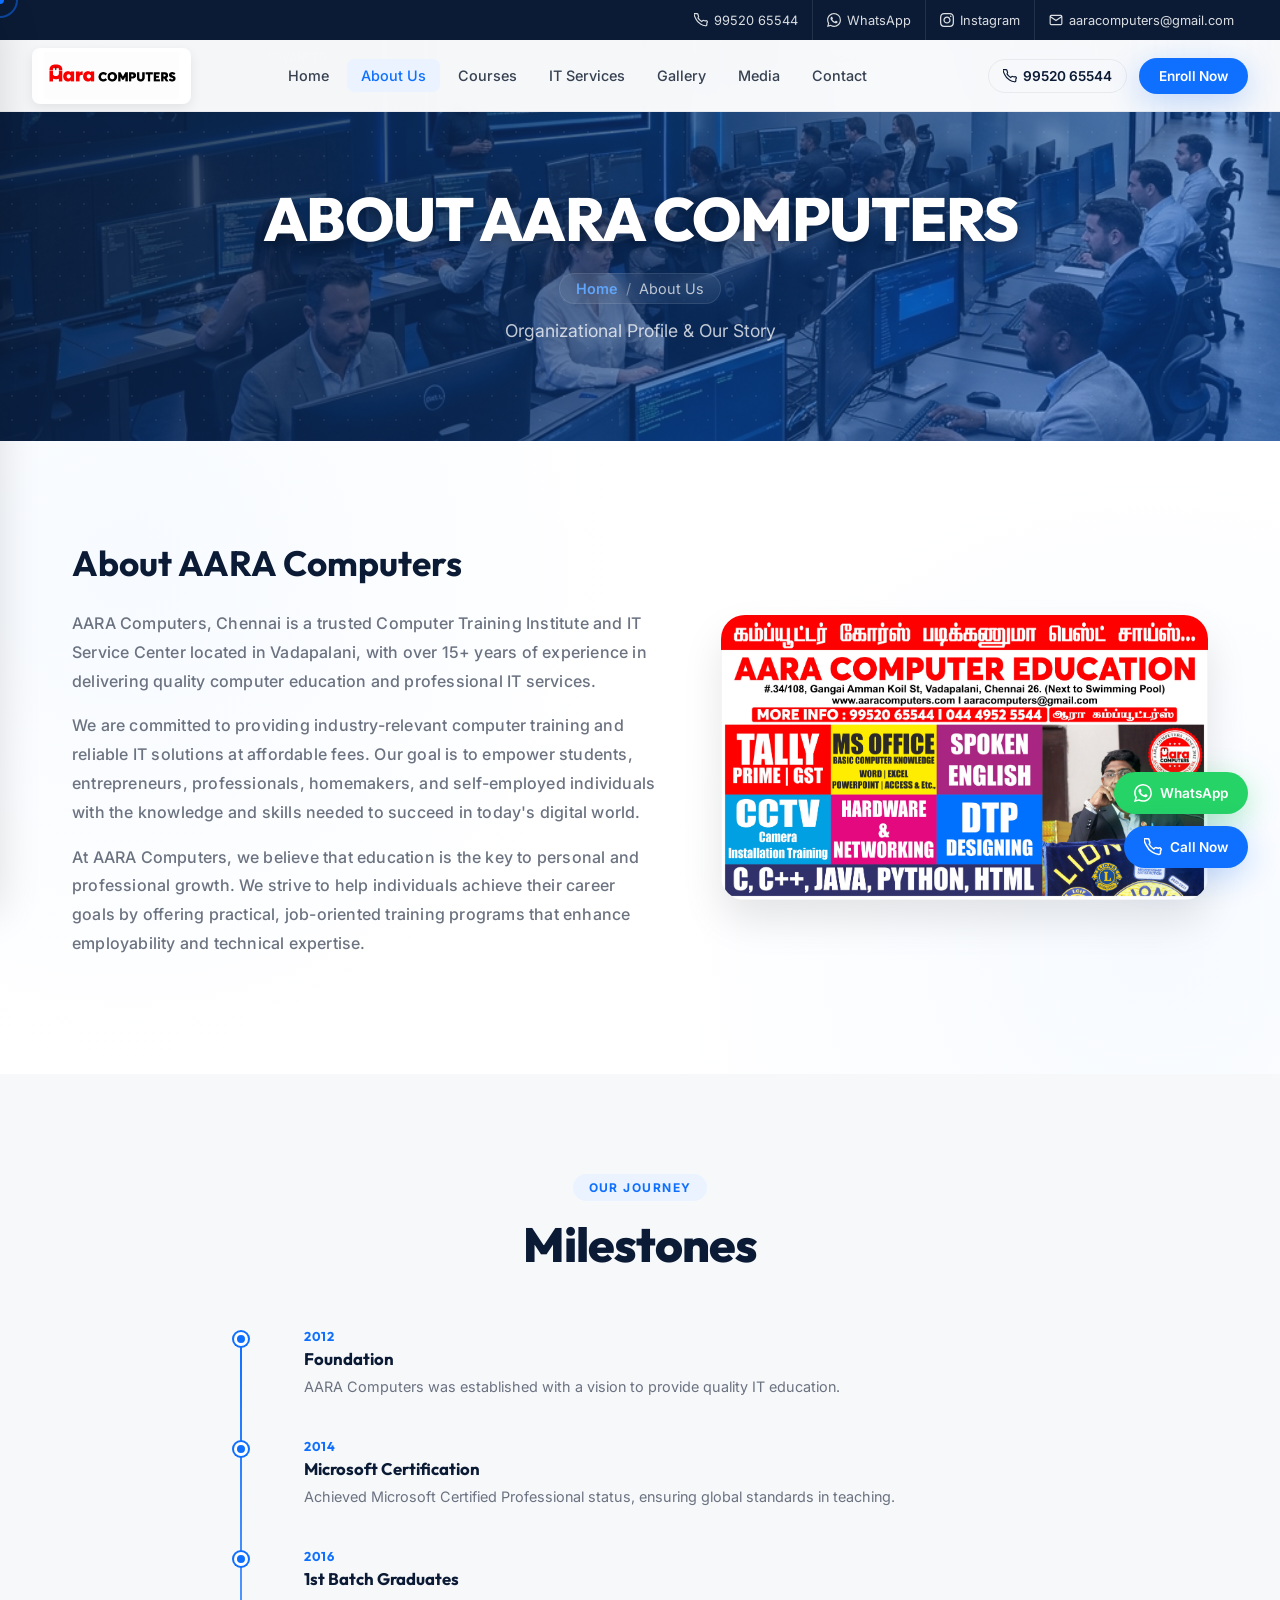
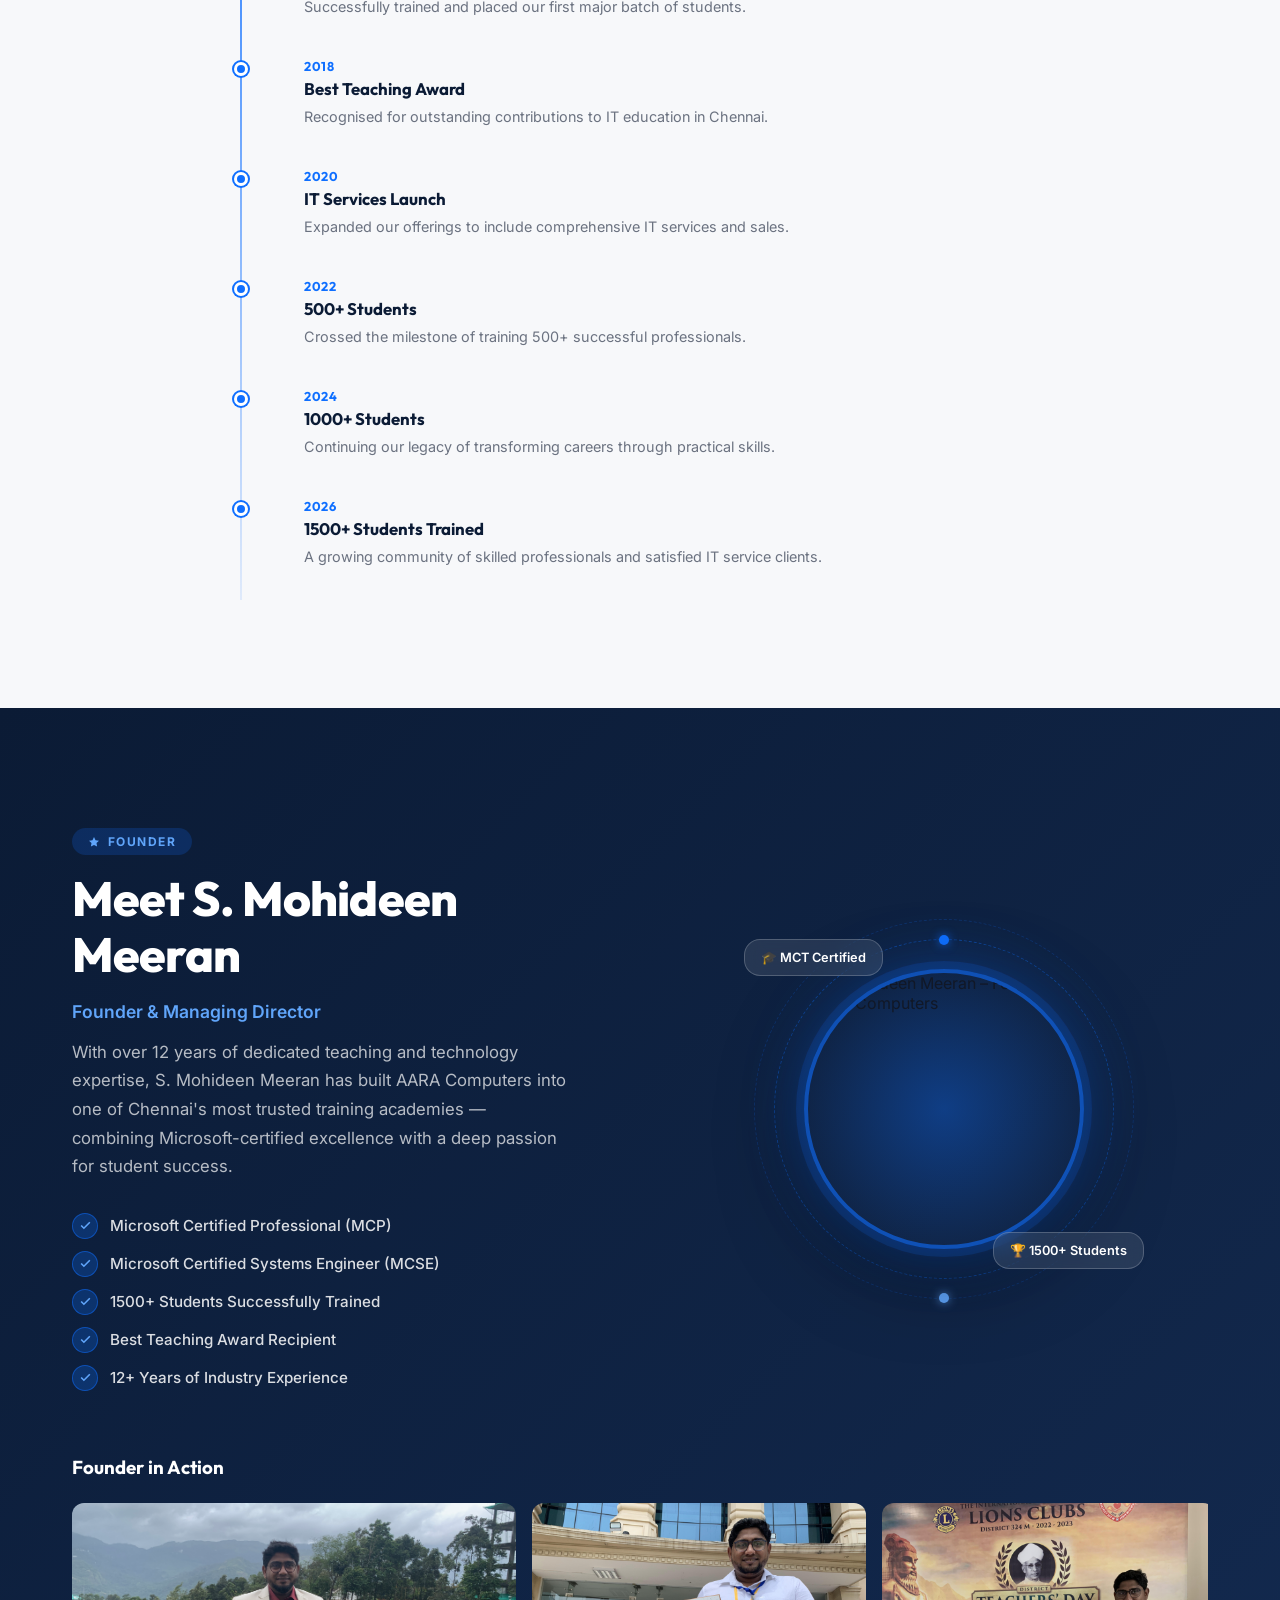
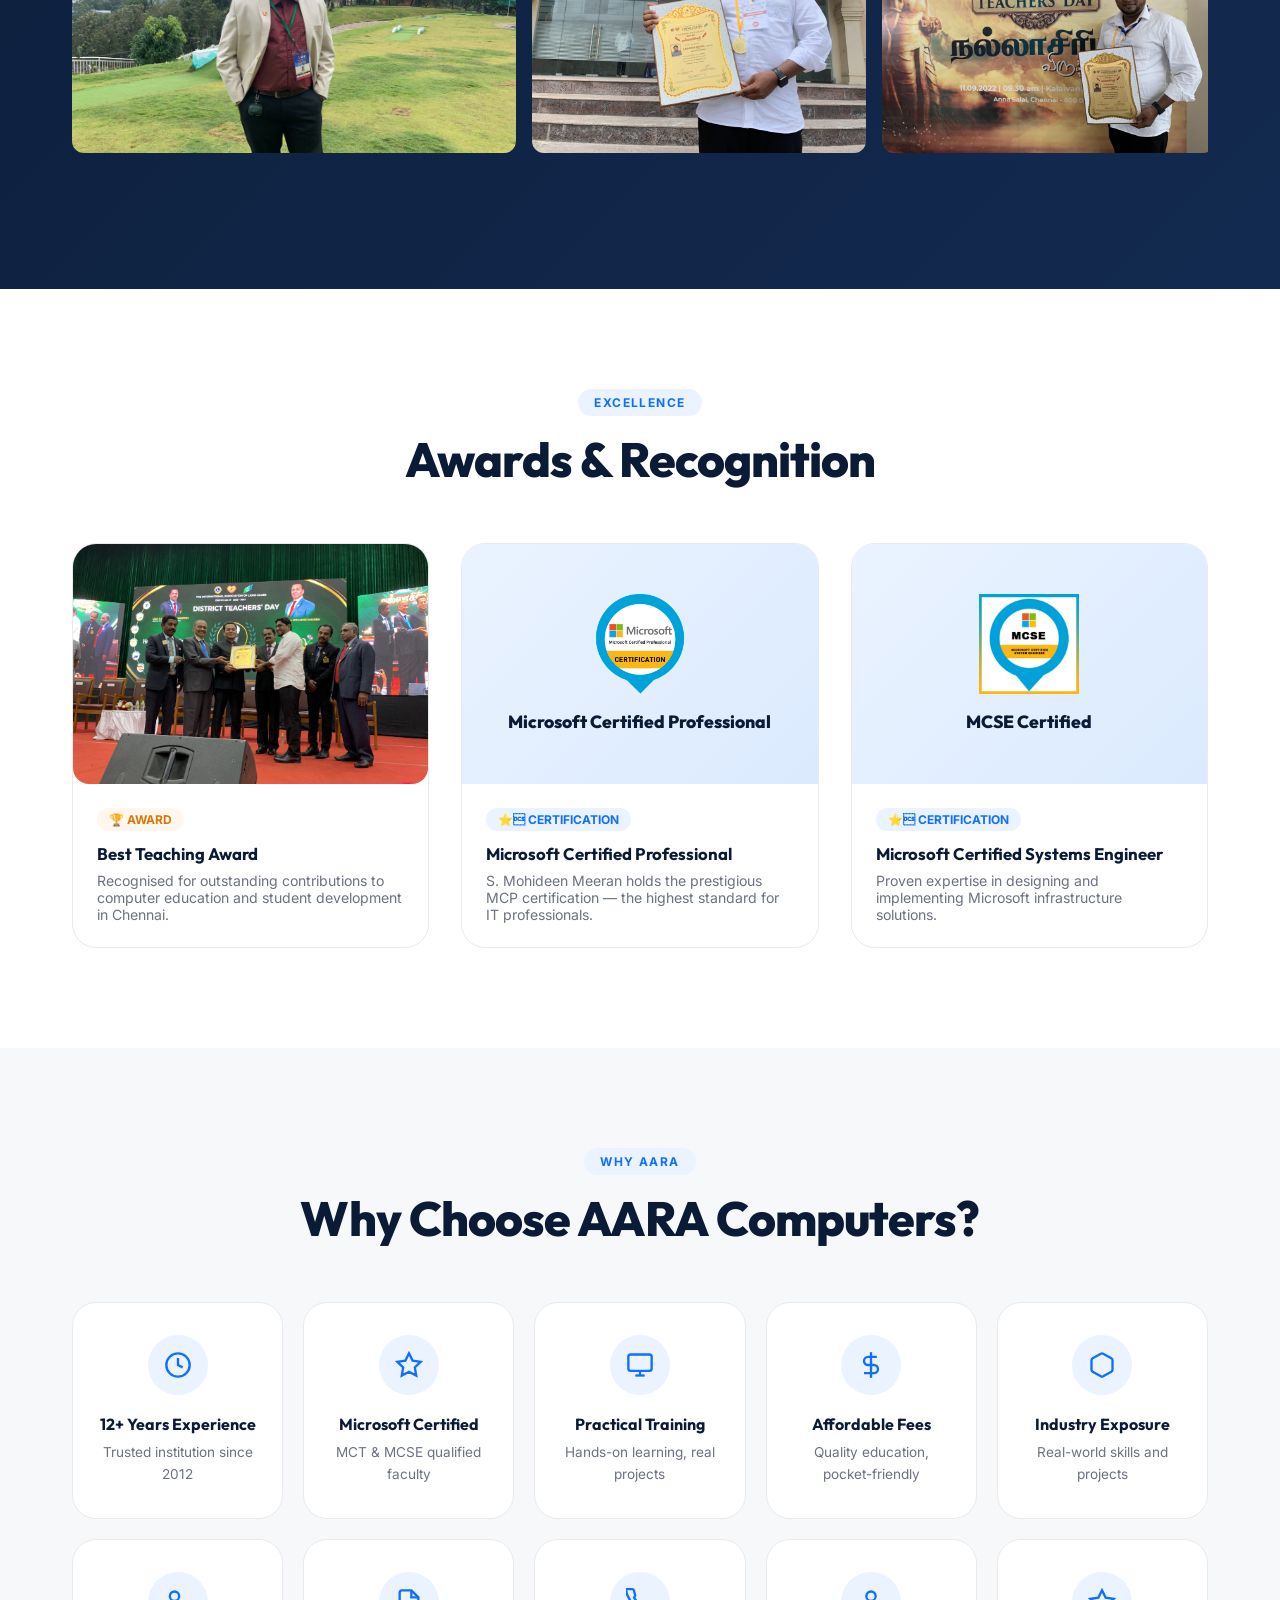
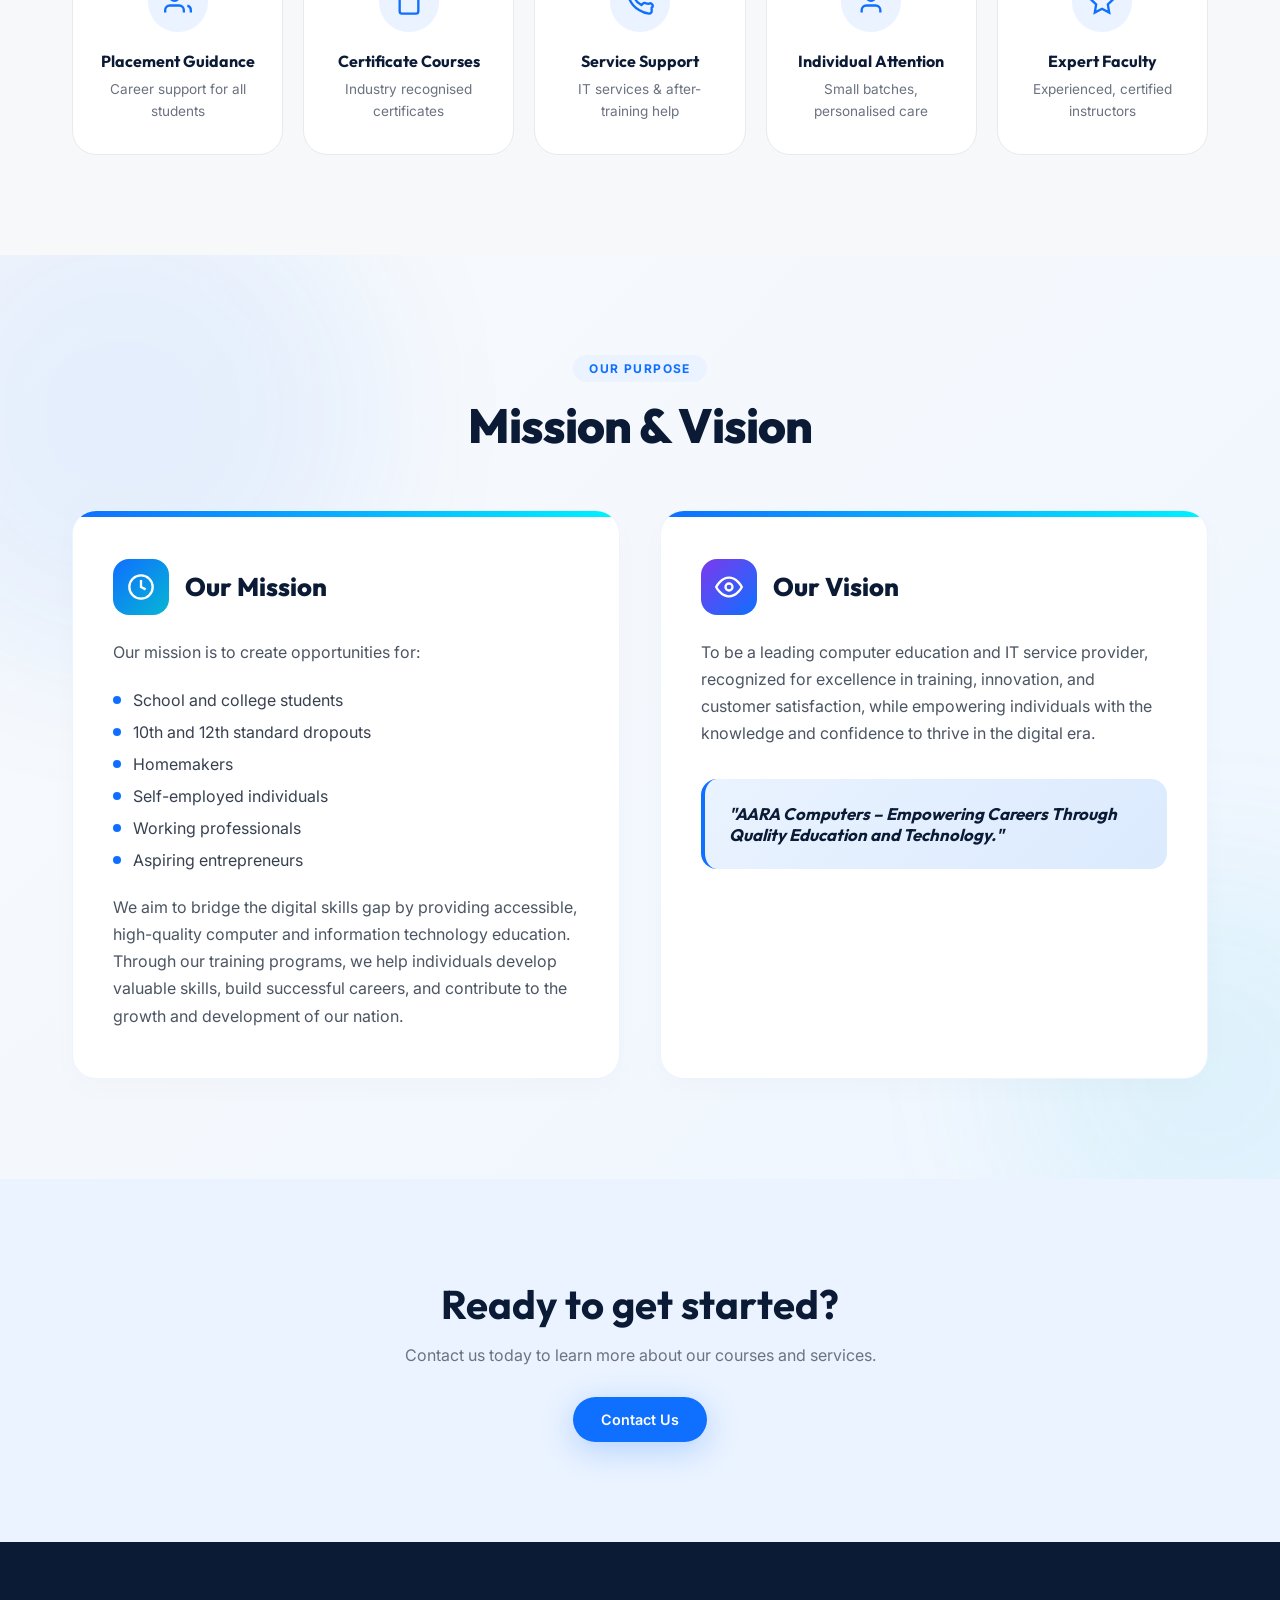
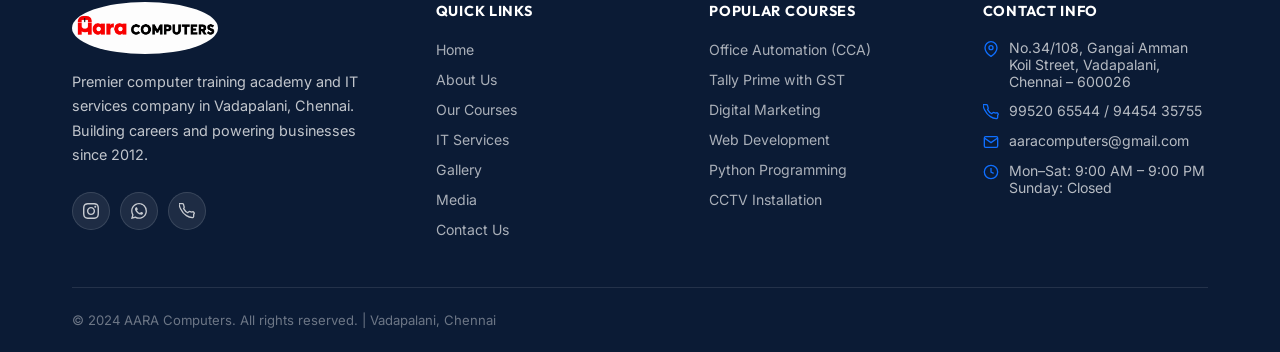
==== AARA-COMPUTERS-WEBSITE-main/about.html @ 44131fb3 "Restructure repository" ====
<!DOCTYPE html>

<html lang="en">

<head>

  <meta charset="UTF-8" />

  <meta name="viewport" content="width=device-width, initial-scale=1.0" />

  <meta http-equiv="X-UA-Compatible" content="IE=edge" />

  <title>About Us | AARA Computers – Computer Training Academy in Chennai</title>

  <meta name="description" content="Learn about AARA Computers, a trusted academy and IT service provider in Chennai since 2012. Microsoft Certified Professional with 12+ years experience." />

  <meta name="keywords" content="AARA Computers Chennai, computer training academy, IT education, computer courses, founder, about AARA" />

  <meta name="author" content="AARA Computers" />

  <meta name="robots" content="index, follow" />

  <link rel="canonical" href="https://aaracomputers.com/about.html" />

  

  <!-- Open Graph Tags -->

  <meta property="og:type" content="website" />

  <meta property="og:title" content="About Us | AARA Computers – Computer Training Academy in Chennai" />

  <meta property="og:description" content="Learn about AARA Computers, a trusted academy and IT service provider in Chennai since 2012." />

  <meta property="og:url" content="https://aaracomputers.com/about.html" />

  <meta property="og:site_name" content="AARA Computers" />

  <meta property="og:image" content="https://aaracomputers.com/assets/images/posters/company-poster.jpg" />

  

  <!-- Twitter Card Tags -->

  <meta name="twitter:card" content="summary_large_image" />

  <meta name="twitter:title" content="About Us | AARA Computers" />

  <meta name="twitter:description" content="Learn about AARA Computers, a trusted academy and IT service provider." />

  <meta name="twitter:image" content="https://aaracomputers.com/assets/images/posters/company-poster.jpg" />

  

  <!-- Favicon and App Icons -->

  <link rel="icon" href="assets/icons/favicon.ico">

  <link rel="apple-touch-icon" href="assets/icons/apple-touch-icon.png">

  <link rel="manifest" href="assets/icons/site.webmanifest">

  <meta name="theme-color" content="#0B1B35">

  

  <link rel="preconnect" href="https://fonts.googleapis.com" />

  <link rel="preconnect" href="https://fonts.gstatic.com" crossorigin />

  <link href="https://fonts.googleapis.com/css2?family=Inter:wght@300;400;500;600;700;800;900&family=Outfit:wght@300;400;500;600;700;800;900&display=swap" rel="stylesheet" />

  <link rel="stylesheet" href="assets/css/styles.css" />

  <style>

    /* Page Header */

    .page-header {

      background: linear-gradient(135deg, #0B1B35 0%, #132a50 100%);

      padding: 160px 0 80px;

      text-align: center;

      color: #fff;

    }

    .page-header h1 {

      font-family: 'Outfit', sans-serif;

      font-size: clamp(2.5rem, 5vw, 3.5rem);

      font-weight: 800;

      margin-bottom: 1rem;

    }

    .page-header p {

      font-size: 1.1rem;

      color: rgba(255,255,255,0.7);

    }

    

    /* Company Story */

    .story-section { padding: 100px 0; }

    .story-grid { display: grid; grid-template-columns: 1.2fr 1fr; gap: 4rem; align-items: center; }

    .story-content h2 { font-family: 'Outfit', sans-serif; font-size: 2.2rem; color: #0B1B35; margin-bottom: 1.5rem; }

    .story-content p { color: #6B7280; line-height: 1.8; margin-bottom: 1rem; }

    .story-image { position: relative; border-radius: 24px; overflow: hidden; box-shadow: 0 20px 40px rgba(0,0,0,0.1); }

    .story-image img { width: 100%; display: block; }

    .story-logo-overlay { position: absolute; top: 20px; right: 20px; width: 80px; height: 80px; background: rgba(255,255,255,0.9); border-radius: 50%; padding: 10px; box-shadow: 0 10px 20px rgba(0,0,0,0.1); }

    

    /* Timeline */

    .timeline-section { background: #F7F8FA; padding: 100px 0; }

    .timeline-wrap { max-width: 800px; margin: 0 auto; }

    

    /* Founder Slider */

    .founder-gallery { display: flex; gap: 1rem; overflow-x: auto; padding-bottom: 1rem; scroll-snap-type: x mandatory; }

    .founder-gallery img { height: 250px; border-radius: 12px; scroll-snap-align: start; object-fit: cover; }

    

    /* Awards Grid */

    .awards-section { padding: 100px 0; background: #fff; }

    

    @media (max-width: 768px) {

      .story-grid { grid-template-columns: 1fr; }

    }

  </style>

</head>

<body>

  <!-- Cursor -->

  <div id="cursor-dot"></div>

  <div id="cursor-ring"></div>



  <!-- Sticky Top Bar -->

  <div class="sticky-top-bar">

    <a href="tel:+919952065544">

      <svg viewBox="0 0 24 24" fill="none" stroke="currentColor" stroke-width="2"><path d="M22 16.92v3a2 2 0 01-2.18 2 19.79 19.79 0 01-8.63-3.07A19.5 19.5 0 013.07 9.8a19.79 19.79 0 01-3.07-8.63A2 2 0 012 .98h3a2 2 0 012 1.72c.127.96.361 1.903.7 2.81a2 2 0 01-.45 2.11L6.91 8.35a16 16 0 006.29 6.29l1.29-1.29a2 2 0 012.11-.45c.907.339 1.85.573 2.81.7A2 2 0 0122 16.92z"/></svg>

      99520 65544

    </a>

    <a href="https://wa.me/919952065544" target="_blank">

      <svg viewBox="0 0 24 24" fill="currentColor"><path d="M17.472 14.382c-.297-.149-1.758-.867-2.03-.967-.273-.099-.471-.148-.67.15-.197.297-.767.966-.94 1.164-.173.199-.347.223-.644.075-.297-.15-1.255-.463-2.39-1.475-.883-.788-1.48-1.761-1.653-2.059-.173-.297-.018-.458.13-.606.134-.133.298-.347.446-.52.149-.174.198-.298.298-.497.099-.198.05-.371-.025-.52-.075-.149-.669-1.612-.916-2.207-.242-.579-.487-.5-.669-.51-.173-.008-.371-.01-.57-.01-.198 0-.52.074-.792.372-.272.297-1.04 1.016-1.04 2.479 0 1.462 1.065 2.875 1.213 3.074.149.198 2.096 3.2 5.077 4.487.709.306 1.262.489 1.694.625.712.227 1.36.195 1.871.118.571-.085 1.758-.719 2.006-1.413.248-.694.248-1.289.173-1.413-.074-.124-.272-.198-.57-.347m-5.421 7.403h-.004a9.87 9.87 0 01-5.031-1.378l-.361-.214-3.741.982.998-3.648-.235-.374a9.86 9.86 0 01-1.51-5.26c.001-5.45 4.436-9.884 9.888-9.884 2.64 0 5.122 1.03 6.988 2.898a9.825 9.825 0 012.893 6.994c-.003 5.45-4.437 9.884-9.885 9.884m8.413-18.297A11.815 11.815 0 0012.05 0C5.495 0 .16 5.335.157 11.892c0 2.096.547 4.142 1.588 5.945L.057 24l6.305-1.654a11.882 11.882 0 005.683 1.448h.005c6.554 0 11.89-5.335 11.893-11.893a11.821 11.821 0 00-3.48-8.413z"/></svg>

      WhatsApp

    </a>

    <a href="https://www.instagram.com/aaracomputers" target="_blank">

      <svg viewBox="0 0 24 24" fill="currentColor"><path d="M12 2.163c3.204 0 3.584.012 4.85.07 3.252.148 4.771 1.691 4.919 4.919.058 1.265.069 1.645.069 4.849 0 3.205-.012 3.584-.069 4.849-.149 3.225-1.664 4.771-4.919 4.919-1.266.058-1.644.07-4.85.07-3.204 0-3.584-.012-4.849-.07-3.26-.149-4.771-1.699-4.919-4.92-.058-1.265-.07-1.644-.07-4.849 0-3.204.013-3.583.07-4.849.149-3.227 1.664-4.771 4.919-4.919 1.266-.057 1.645-.069 4.849-.069zm0-2.163c-3.259 0-3.667.014-4.947.072-4.358.2-6.78 2.618-6.98 6.98-.059 1.281-.073 1.689-.073 4.948 0 3.259.014 3.668.072 4.948.2 4.358 2.618 6.78 6.98 6.98 1.281.058 1.689.072 4.948.072 3.259 0 3.668-.014 4.948-.072 4.354-.2 6.782-2.618 6.979-6.98.059-1.28.073-1.689.073-4.948 0-3.259-.014-3.667-.072-4.947-.196-4.354-2.617-6.78-6.979-6.98-1.281-.059-1.69-.073-4.949-.073zm0 5.838c-3.403 0-6.162 2.759-6.162 6.162s2.759 6.163 6.162 6.163 6.162-2.759 6.162-6.163c0-3.403-2.759-6.162-6.162-6.162zm0 10.162c-2.209 0-4-1.79-4-4 0-2.209 1.791-4 4-4s4 1.791 4 4c0 2.21-1.791 4-4 4zm6.406-11.845c-.796 0-1.441.645-1.441 1.44s.645 1.44 1.441 1.44c.795 0 1.439-.645 1.439-1.44s-.644-1.44-1.439-1.44z"/></svg>

      Instagram

    </a>

    <a href="mailto:aaracomputers@gmail.com">

      <svg viewBox="0 0 24 24" fill="none" stroke="currentColor" stroke-width="2"><path d="M4 4h16c1.1 0 2 .9 2 2v12c0 1.1-.9 2-2 2H4c-1.1 0-2-.9-2-2V6c0-1.1.9-2 2-2z"/><polyline points="22,6 12,13 2,6"/></svg>

      aaracomputers@gmail.com

    </a>

  </div>



  <!-- Navbar -->

  <nav class="navbar">

    <a href="index.html" class="logo-wrap">

      <img loading="lazy" decoding="async" src="assets/images/logo/company-logo.png" alt="AARA Computers Logo" />

      

    </a>

    <div class="nav-links">

      <a href="index.html">Home</a>

      <a href="about.html" class="active">About Us</a>

      <a href="courses.html">Courses</a>

      <a href="services.html">IT Services</a>

      <a href="gallery.html">Gallery</a>

      <a href="media.html">Media</a>

      <a href="contact.html">Contact</a>

    </div>

    <div class="nav-cta">

      <a href="tel:+919952065544" class="btn-nav-phone">

        <svg width="14" height="14" viewBox="0 0 24 24" fill="none" stroke="currentColor" stroke-width="2"><path d="M22 16.92v3a2 2 0 01-2.18 2 19.79 19.79 0 01-8.63-3.07A19.5 19.5 0 013.07 9.8a19.79 19.79 0 01-3.07-8.63A2 2 0 012 .98h3a2 2 0 012 1.72c.127.96.361 1.903.7 2.81a2 2 0 01-.45 2.11L6.91 8.35a16 16 0 006.29 6.29l1.29-1.29a2 2 0 012.11-.45c.907.339 1.85.573 2.81.7A2 2 0 0122 16.92z"/></svg>

        99520 65544

      </a>

      <a href="contact.html" class="btn btn-primary" style="padding:10px 20px;font-size:0.85rem;">Enroll Now</a>

    </div>

    <div class="hamburger" id="hamburger" aria-label="Open menu">

      <span></span><span></span><span></span>

    </div>

  </nav>



  <!-- Mobile Nav -->

  <div class="mobile-nav-overlay" id="nav-overlay"></div>

  <nav class="mobile-nav" id="mobile-nav">

    <div class="close-btn" id="nav-close">

      <svg width="18" height="18" viewBox="0 0 24 24" fill="none" stroke="currentColor" stroke-width="2"><line x1="18" y1="6" x2="6" y2="18"/><line x1="6" y1="6" x2="18" y2="18"/></svg>

    </div>

    <img loading="lazy" decoding="async" src="assets/images/logo/company-logo.png" alt="AARA Computers" style="height:44px;margin-bottom:1.5rem;" />

    <ul>

      <li><a href="index.html">Home</a></li>

      <li><a href="about.html" class="active">About Us</a></li>

      <li><a href="courses.html">Courses</a></li>

      <li><a href="services.html">IT Services</a></li>

      <li><a href="gallery.html">Gallery</a></li>
<li><a href="media.html">Media</a></li>

      <li><a href="contact.html">Contact</a></li>

    </ul>

    <div style="margin-top:2rem;display:flex;flex-direction:column;gap:10px;">

      <a href="tel:+919952065544" class="btn btn-outline" style="justify-content:center;">📞 Call Now</a>

      <a href="https://wa.me/919952065544" class="btn btn-whatsapp" style="justify-content:center;">💬 WhatsApp</a>

    </div>

  </nav>



  <!-- Page Hero Premium -->

  <header class="page-hero-premium" style="background-image: url('assets/images/about-hero.png');">

    <div class="page-hero-overlay"></div>

    <div class="page-hero-particles"></div>

    <div class="container reveal">

      <h1>About AARA Computers</h1>

      <div style="margin-top:1rem;">

        <span class="breadcrumb-premium"><a href="index.html">Home</a> <span>/</span> About Us</span>

      </div>

      <p style="color:rgba(255,255,255,0.75);margin-top:1rem;font-size:1.1rem;">Organizational Profile &amp; Our Story</p>

    </div>

  </header>



  <!-- Company Story -->

  <section class="story-section about-gradient-bg">

    <div class="container">

      <div class="story-grid">

        <div class="story-content premium-typography reveal-left">

          <h2>About AARA Computers</h2>

          <p>AARA Computers, Chennai is a trusted Computer Training Institute and IT Service Center located in Vadapalani, with over 15+ years of experience in delivering quality computer education and professional IT services.</p>

          <p>We are committed to providing industry-relevant computer training and reliable IT solutions at affordable fees. Our goal is to empower students, entrepreneurs, professionals, homemakers, and self-employed individuals with the knowledge and skills needed to succeed in today's digital world.</p>

          <p>At AARA Computers, we believe that education is the key to personal and professional growth. We strive to help individuals achieve their career goals by offering practical, job-oriented training programs that enhance employability and technical expertise.</p>

        </div>

        <div class="story-image reveal-right">

          <img loading="lazy" decoding="async" src="assets/images/posters/company-poster.jpg" alt="AARA Computers Academy" />

        </div>

      </div>

    </div>

  </section>



  <!-- Timeline -->

  <section class="timeline-section">

    <div class="container">

      <div class="section-header center reveal">

        <span class="section-label">Our Journey</span>

        <h2 class="section-title">Milestones</h2>

      </div>

      <div class="timeline-wrap">

        <div class="timeline">

          <div class="timeline-item reveal" data-delay="0">

            <div class="timeline-dot"></div>

            <div class="timeline-year">2012</div>

            <h4>Foundation</h4>

            <p>AARA Computers was established with a vision to provide quality IT education.</p>

          </div>

          <div class="timeline-item reveal" data-delay="100">

            <div class="timeline-dot"></div>

            <div class="timeline-year">2014</div>

            <h4>Microsoft Certification</h4>

            <p>Achieved Microsoft Certified Professional status, ensuring global standards in teaching.</p>

          </div>

          <div class="timeline-item reveal" data-delay="200">

            <div class="timeline-dot"></div>

            <div class="timeline-year">2016</div>

            <h4>1st Batch Graduates</h4>

            <p>Successfully trained and placed our first major batch of students.</p>

          </div>

          <div class="timeline-item reveal" data-delay="300">

            <div class="timeline-dot"></div>

            <div class="timeline-year">2018</div>

            <h4>Best Teaching Award</h4>

            <p>Recognised for outstanding contributions to IT education in Chennai.</p>

          </div>

          <div class="timeline-item reveal" data-delay="400">

            <div class="timeline-dot"></div>

            <div class="timeline-year">2020</div>

            <h4>IT Services Launch</h4>

            <p>Expanded our offerings to include comprehensive IT services and sales.</p>

          </div>

          <div class="timeline-item reveal" data-delay="500">

            <div class="timeline-dot"></div>

            <div class="timeline-year">2022</div>

            <h4>500+ Students</h4>

            <p>Crossed the milestone of training 500+ successful professionals.</p>

          </div>

          <div class="timeline-item reveal" data-delay="600">

            <div class="timeline-dot"></div>

            <div class="timeline-year">2024</div>

            <h4>1000+ Students</h4>

            <p>Continuing our legacy of transforming careers through practical skills.</p>

          </div>

          <div class="timeline-item reveal" data-delay="700">

            <div class="timeline-dot"></div>

            <div class="timeline-year">2026</div>

            <h4>1500+ Students Trained</h4>

            <p>A growing community of skilled professionals and satisfied IT service clients.</p>

          </div>

        </div>

      </div>

    </div>

  </section>



  <!-- Founder Spotlight -->

  <section class="founder-section">

    <div class="container">

      <div class="founder-grid">

        <!-- Left -->

        <div class="founder-left reveal-left">

          <span class="section-label">

            <svg width="12" height="12" viewBox="0 0 24 24" fill="currentColor"><path d="M12 2l3.09 6.26L22 9.27l-5 4.87 1.18 6.88L12 17.77l-6.18 3.25L7 14.14 2 9.27l6.91-1.01L12 2z"/></svg>

            Founder

          </span>

          <h2 class="section-title">Meet S. Mohideen Meeran</h2>

          <p style="color: #60a5fa; font-weight: 600; margin-bottom: 1rem; font-size: 1.1rem;">Founder & Managing Director</p>

          <p class="section-subtitle">

            With over 12 years of dedicated teaching and technology expertise,

            S. Mohideen Meeran has built AARA Computers into one of Chennai's most

            trusted training academies — combining Microsoft-certified excellence with

            a deep passion for student success.

          </p>

          <div class="founder-achievement-list">

            <div class="founder-achievement-item">

              <div class="founder-check"><svg viewBox="0 0 24 24" fill="none" stroke="currentColor" stroke-width="3"><polyline points="20 6 9 17 4 12"/></svg></div>

              Microsoft Certified Professional (MCP)

            </div>

            <div class="founder-achievement-item">

              <div class="founder-check"><svg viewBox="0 0 24 24" fill="none" stroke="currentColor" stroke-width="3"><polyline points="20 6 9 17 4 12"/></svg></div>

              Microsoft Certified Systems Engineer (MCSE)

            </div>

            <div class="founder-achievement-item">

              <div class="founder-check"><svg viewBox="0 0 24 24" fill="none" stroke="currentColor" stroke-width="3"><polyline points="20 6 9 17 4 12"/></svg></div>

              1500+ Students Successfully Trained

            </div>

            <div class="founder-achievement-item">

              <div class="founder-check"><svg viewBox="0 0 24 24" fill="none" stroke="currentColor" stroke-width="3"><polyline points="20 6 9 17 4 12"/></svg></div>

              Best Teaching Award Recipient

            </div>

            <div class="founder-achievement-item">

              <div class="founder-check"><svg viewBox="0 0 24 24" fill="none" stroke="currentColor" stroke-width="3"><polyline points="20 6 9 17 4 12"/></svg></div>

              12+ Years of Industry Experience

            </div>

          </div>

        </div>

        <!-- Right – Floating Image -->

        <div class="reveal-right" style="display:flex;flex-direction:column;align-items:center;">

          <div class="founder-image-wrap">

            <div class="founder-orbit founder-orbit-1"><div class="orbit-dot"></div></div>

            <div class="founder-orbit founder-orbit-2"><div class="orbit-dot orbit-dot-2"></div></div>

            <div class="founder-glow"></div>

            <div class="founder-photo-frame">

              <img loading="lazy" decoding="async" src="assets/images/founder/founder-photo1.jpg" alt="S. Mohideen Meeran – Founder AARA Computers" />

            </div>

            <div class="founder-badge-float b1">🎓 MCT Certified</div>

            <div class="founder-badge-float b2">🏆 1500+ Students</div>

          </div>

        </div>

      </div>

      

      <!-- Founder Gallery Slider -->

      <div style="margin-top: 4rem;" class="reveal">

          <h3 style="color: white; margin-bottom: 1.5rem; font-family: 'Outfit', sans-serif;">Founder in Action</h3>

          <div class="founder-gallery">

              <img loading="lazy" decoding="async" src="assets/images/founder/founder-photo2.jpg" alt="Founder Teaching" />

              <img loading="lazy" decoding="async" src="assets/images/founder/founder-photo3.jpg" alt="Founder Session" />

              <img loading="lazy" decoding="async" src="assets/images/founder/founder-photo4.jpg" alt="Founder Profile" />

              <img loading="lazy" decoding="async" src="assets/images/founder/founder-with-vip.jpg" alt="Founder with VIP" />

          </div>

      </div>

    </div>

  </section>



  <!-- Awards Section -->

  <section class="awards-section">

    <div class="container">

      <div class="section-header center reveal">

        <span class="section-label">Excellence</span>

        <h2 class="section-title">Awards & Recognition</h2>

      </div>

      <div class="grid-3">

         <div class="award-card reveal" data-delay="0">

          <div class="img-hover">

            <img loading="lazy" decoding="async" class="award-img" src="assets/images/awards/best-teacher-award.jpg" alt="Best Teaching Award" style="height:240px;object-fit:cover;width:100%;" />

          </div>

          <div class="award-body">

            <div style="display:inline-block;background:#FFF7ED;color:#D97706;font-size:0.75rem;font-weight:700;padding:4px 12px;border-radius:20px;margin-bottom:.75rem;">🏆 AWARD</div>

            <h3>Best Teaching Award</h3>

            <p>Recognised for outstanding contributions to computer education and student development in Chennai.</p>

          </div>

        </div>

        <div class="award-card reveal hover-lift" data-delay="150">

          <div style="height:240px;background:linear-gradient(135deg,#EAF3FF,#dbeafe);display:flex;align-items:center;justify-content:center;flex-direction:column;gap:1rem;padding:2rem;">

            <div style="width:100px;height:100px;display:flex;align-items:center;justify-content:center;">

              <img src="assets/images/Microsoft_MCP.png" alt="Microsoft Certified Professional" style="max-width:100%; max-height:100%; object-fit:contain;" />

            </div>

            <span style="font-family:'Outfit',sans-serif;font-weight:800;font-size:1.1rem;color:#0B1B35;text-align:center;">Microsoft Certified Professional</span>

          </div>

          <div class="award-body">

            <div style="display:inline-block;background:#EAF3FF;color:#0F6FFF;font-size:0.75rem;font-weight:700;padding:4px 12px;border-radius:20px;margin-bottom:.75rem;">⭐ CERTIFICATION</div>

            <h3>Microsoft Certified Professional</h3>

            <p>S. Mohideen Meeran holds the prestigious MCP certification — the highest standard for IT professionals.</p>

          </div>

        </div>

         <div class="award-card reveal hover-lift" data-delay="150">

          <div style="height:240px;background:linear-gradient(135deg,#EAF3FF,#dbeafe);display:flex;align-items:center;justify-content:center;flex-direction:column;gap:1rem;padding:2rem;">

            <div style="width:100px;height:100px;display:flex;align-items:center;justify-content:center;">

              <img src="assets/images/MCSE.png" alt="MCSE Certified" style="max-width:100%; max-height:100%; object-fit:contain;" />

            </div>

            <span style="font-family:'Outfit',sans-serif;font-weight:800;font-size:1.1rem;color:#0B1B35;text-align:center;">MCSE Certified</span>

          </div>

          <div class="award-body">

            <div style="display:inline-block;background:#EAF3FF;color:#0F6FFF;font-size:0.75rem;font-weight:700;padding:4px 12px;border-radius:20px;margin-bottom:.75rem;">⭐ CERTIFICATION</div>

            <h3>Microsoft Certified Systems Engineer</h3>

            <p>Proven expertise in designing and implementing Microsoft infrastructure solutions.</p>

          </div>

        </div>

      </div>

    </div>

  </section>



  <!-- Why Choose Us -->

  <section class="section section-gray">

    <div class="container">

      <div class="section-header center reveal">

        <span class="section-label">Why AARA</span>

        <h2 class="section-title">Why Choose AARA Computers?</h2>

      </div>

      <div class="feature-grid">

        <div class="feature-card reveal" data-delay="0">

          <div class="feature-icon"><svg viewBox="0 0 24 24" fill="none" stroke="currentColor" stroke-width="2"><circle cx="12" cy="12" r="10"/><polyline points="12 6 12 12 16 14"/></svg></div>

          <h4>12+ Years Experience</h4>

          <p>Trusted institution since 2012</p>

        </div>

        <div class="feature-card reveal" data-delay="100">

          <div class="feature-icon"><svg viewBox="0 0 24 24" fill="none" stroke="currentColor" stroke-width="2"><path d="M12 2l3.09 6.26L22 9.27l-5 4.87 1.18 6.88L12 17.77l-6.18 3.25L7 14.14 2 9.27l6.91-1.01L12 2z"/></svg></div>

          <h4>Microsoft Certified</h4>

          <p>MCT &amp; MCSE qualified faculty</p>

        </div>

        <div class="feature-card reveal" data-delay="200">

          <div class="feature-icon"><svg viewBox="0 0 24 24" fill="none" stroke="currentColor" stroke-width="2"><rect x="2" y="3" width="20" height="14" rx="2"/><line x1="8" y1="21" x2="16" y2="21"/><line x1="12" y1="17" x2="12" y2="21"/></svg></div>

          <h4>Practical Training</h4>

          <p>Hands-on learning, real projects</p>

        </div>

        <div class="feature-card reveal" data-delay="300">

          <div class="feature-icon"><svg viewBox="0 0 24 24" fill="none" stroke="currentColor" stroke-width="2"><line x1="12" y1="1" x2="12" y2="23"/><path d="M17 5H9.5a3.5 3.5 0 000 7h5a3.5 3.5 0 010 7H6"/></svg></div>

          <h4>Affordable Fees</h4>

          <p>Quality education, pocket-friendly</p>

        </div>

        <div class="feature-card reveal" data-delay="400">

          <div class="feature-icon"><svg viewBox="0 0 24 24" fill="none" stroke="currentColor" stroke-width="2"><path d="M21 16V8a2 2 0 00-1-1.73l-7-4a2 2 0 00-2 0l-7 4A2 2 0 003 8v8a2 2 0 001 1.73l7 4a2 2 0 002 0l7-4A2 2 0 0021 16z"/></svg></div>

          <h4>Industry Exposure</h4>

          <p>Real-world skills and projects</p>

        </div>

        <div class="feature-card reveal" data-delay="0">

          <div class="feature-icon"><svg viewBox="0 0 24 24" fill="none" stroke="currentColor" stroke-width="2"><path d="M17 21v-2a4 4 0 00-4-4H5a4 4 0 00-4 4v2"/><circle cx="9" cy="7" r="4"/><path d="M23 21v-2a4 4 0 00-3-3.87"/></svg></div>

          <h4>Placement Guidance</h4>

          <p>Career support for all students</p>

        </div>

        <div class="feature-card reveal" data-delay="100">

          <div class="feature-icon"><svg viewBox="0 0 24 24" fill="none" stroke="currentColor" stroke-width="2"><path d="M14 2H6a2 2 0 00-2 2v16a2 2 0 002 2h12a2 2 0 002-2V8z"/><polyline points="14 2 14 8 20 8"/></svg></div>

          <h4>Certificate Courses</h4>

          <p>Industry recognised certificates</p>

        </div>

        <div class="feature-card reveal" data-delay="200">

          <div class="feature-icon"><svg viewBox="0 0 24 24" fill="none" stroke="currentColor" stroke-width="2"><path d="M22 16.92v3a2 2 0 01-2.18 2 19.79 19.79 0 01-8.63-3.07A19.5 19.5 0 013.07 9.8a19.79 19.79 0 01-3.07-8.63A2 2 0 012 .98h3a2 2 0 012 1.72c.127.96.361 1.903.7 2.81a2 2 0 01-.45 2.11L6.91 8.35a16 16 0 006.29 6.29l1.29-1.29a2 2 0 012.11-.45c.907.339 1.85.573 2.81.7A2 2 0 0122 16.92z"/></svg></div>

          <h4>Service Support</h4>

          <p>IT services &amp; after-training help</p>

        </div>

        <div class="feature-card reveal" data-delay="300">

          <div class="feature-icon"><svg viewBox="0 0 24 24" fill="none" stroke="currentColor" stroke-width="2"><path d="M20 21v-2a4 4 0 00-4-4H8a4 4 0 00-4 4v2"/><circle cx="12" cy="7" r="4"/></svg></div>

          <h4>Individual Attention</h4>

          <p>Small batches, personalised care</p>

        </div>

        <div class="feature-card reveal" data-delay="400">

          <div class="feature-icon"><svg viewBox="0 0 24 24" fill="none" stroke="currentColor" stroke-width="2"><polygon points="12 2 15.09 8.26 22 9.27 17 14.14 18.18 21.02 12 17.77 5.82 21.02 7 14.14 2 9.27 8.91 8.26 12 2"/></svg></div>

          <h4>Expert Faculty</h4>

          <p>Experienced, certified instructors</p>

        </div>

      </div>

    </div>

  </section>



  <!-- Mission & Vision Section -->

  <section class="section premium-bg-effects">

    <div class="container" style="position:relative; z-index:1;">

      <div class="section-header center reveal">

        <span class="section-label">Our Purpose</span>

        <h2 class="section-title">Mission &amp; Vision</h2>

      </div>

      <div class="mission-vision-wrapper">

        <!-- Mission Card -->

        <div class="mission-vision-card hover-lift reveal" data-delay="0">

          <div style="display:flex;align-items:center;gap:1rem;margin-bottom:1.5rem;">

            <div style="width:56px;height:56px;background:linear-gradient(135deg,#0F6FFF,#06b6d4);border-radius:16px;display:flex;align-items:center;justify-content:center;flex-shrink:0;">

              <svg width="28" height="28" viewBox="0 0 24 24" fill="none" stroke="#fff" stroke-width="2"><circle cx="12" cy="12" r="10"/><polyline points="12 6 12 12 16 14"/></svg>

            </div>

            <h3 style="font-family:'Outfit',sans-serif;font-size:1.6rem;font-weight:800;color:#0B1B35;">Our Mission</h3>

          </div>

          <p style="color:#4B5563;margin-bottom:1.5rem;line-height:1.7;">Our mission is to create opportunities for:</p>

          <ul style="list-style:none;padding:0;margin:0;display:flex;flex-direction:column;gap:0.75rem;">

            <li style="display:flex;align-items:center;gap:0.75rem;color:#374151;"><span style="width:8px;height:8px;border-radius:50%;background:#0F6FFF;flex-shrink:0;"></span>School and college students</li>

            <li style="display:flex;align-items:center;gap:0.75rem;color:#374151;"><span style="width:8px;height:8px;border-radius:50%;background:#0F6FFF;flex-shrink:0;"></span>10th and 12th standard dropouts</li>

            <li style="display:flex;align-items:center;gap:0.75rem;color:#374151;"><span style="width:8px;height:8px;border-radius:50%;background:#0F6FFF;flex-shrink:0;"></span>Homemakers</li>

            <li style="display:flex;align-items:center;gap:0.75rem;color:#374151;"><span style="width:8px;height:8px;border-radius:50%;background:#0F6FFF;flex-shrink:0;"></span>Self-employed individuals</li>

            <li style="display:flex;align-items:center;gap:0.75rem;color:#374151;"><span style="width:8px;height:8px;border-radius:50%;background:#0F6FFF;flex-shrink:0;"></span>Working professionals</li>

            <li style="display:flex;align-items:center;gap:0.75rem;color:#374151;"><span style="width:8px;height:8px;border-radius:50%;background:#0F6FFF;flex-shrink:0;"></span>Aspiring entrepreneurs</li>

          </ul>

          <p style="color:#4B5563;margin-top:1.5rem;line-height:1.7;">We aim to bridge the digital skills gap by providing accessible, high-quality computer and information technology education. Through our training programs, we help individuals develop valuable skills, build successful careers, and contribute to the growth and development of our nation.</p>

        </div>

        <!-- Vision Card -->

        <div class="mission-vision-card hover-lift reveal" data-delay="100">

          <div style="display:flex;align-items:center;gap:1rem;margin-bottom:1.5rem;">

            <div style="width:56px;height:56px;background:linear-gradient(135deg,#7c3aed,#0F6FFF);border-radius:16px;display:flex;align-items:center;justify-content:center;flex-shrink:0;">

              <svg width="28" height="28" viewBox="0 0 24 24" fill="none" stroke="#fff" stroke-width="2"><path d="M1 12s4-8 11-8 11 8 11 8-4 8-11 8-11-8-11-8z"/><circle cx="12" cy="12" r="3"/></svg>

            </div>

            <h3 style="font-family:'Outfit',sans-serif;font-size:1.6rem;font-weight:800;color:#0B1B35;">Our Vision</h3>

          </div>

          <p style="color:#4B5563;line-height:1.7;">To be a leading computer education and IT service provider, recognized for excellence in training, innovation, and customer satisfaction, while empowering individuals with the knowledge and confidence to thrive in the digital era.</p>

          <div style="margin-top:2rem;padding:1.5rem;background:linear-gradient(135deg,#EAF3FF,#dbeafe);border-radius:16px;border-left:4px solid #0F6FFF;">

            <p style="font-family:'Outfit',sans-serif;font-weight:700;font-size:1.05rem;color:#0B1B35;font-style:italic;margin:0;">"AARA Computers – Empowering Careers Through Quality Education and Technology."</p>

          </div>

        </div>

      </div>

    </div>

  </section>

  

  <!-- CTA Section -->

  <section class="section section-blue" style="text-align: center;">

      <div class="container reveal">

          <h2 style="font-family: 'Outfit', sans-serif; font-size: 2.5rem; color: #0B1B35; margin-bottom: 1rem;">Ready to get started?</h2>

          <p style="color: #6B7280; margin-bottom: 2rem;">Contact us today to learn more about our courses and services.</p>

          <a href="contact.html" class="btn btn-primary">Contact Us</a>

      </div>

  </section>



  <!-- ══════════════════════════════════════

       FOOTER

  ══════════════════════════════════════ -->

  <footer>

    <div class="container">

      <div class="footer-grid">

        <div class="footer-brand">

          <img loading="lazy" decoding="async" src="assets/images/logo/company-logo.png" alt="AARA Computers" />

          <p>Premier computer training academy and IT services company in Vadapalani, Chennai. Building careers and powering businesses since 2012.</p>

          <div class="footer-social">

            <a href="https://www.instagram.com/aaracomputers" target="_blank" title="Instagram">

              <svg viewBox="0 0 24 24" fill="currentColor"><path d="M12 2.163c3.204 0 3.584.012 4.85.07 3.252.148 4.771 1.691 4.919 4.919.058 1.265.069 1.645.069 4.849 0 3.205-.012 3.584-.069 4.849-.149 3.225-1.664 4.771-4.919 4.919-1.266.058-1.644.07-4.85.07-3.204 0-3.584-.012-4.849-.07-3.26-.149-4.771-1.699-4.919-4.92-.058-1.265-.07-1.644-.07-4.849 0-3.204.013-3.583.07-4.849.149-3.227 1.664-4.771 4.919-4.919 1.266-.057 1.645-.069 4.849-.069zm0-2.163c-3.259 0-3.667.014-4.947.072-4.358.2-6.78 2.618-6.98 6.98-.059 1.281-.073 1.689-.073 4.948 0 3.259.014 3.668.072 4.948.2 4.358 2.618 6.78 6.98 6.98 1.281.058 1.689.072 4.948.072 3.259 0 3.668-.014 4.948-.072 4.354-.2 6.782-2.618 6.979-6.98.059-1.28.073-1.689.073-4.948 0-3.259-.014-3.667-.072-4.947-.196-4.354-2.617-6.78-6.979-6.98-1.281-.059-1.69-.073-4.949-.073zm0 5.838c-3.403 0-6.162 2.759-6.162 6.162s2.759 6.163 6.162 6.163 6.162-2.759 6.162-6.163c0-3.403-2.759-6.162-6.162-6.162zm0 10.162c-2.209 0-4-1.79-4-4 0-2.209 1.791-4 4-4s4 1.791 4 4c0 2.21-1.791 4-4 4zm6.406-11.845c-.796 0-1.441.645-1.441 1.44s.645 1.44 1.441 1.44c.795 0 1.439-.645 1.439-1.44s-.644-1.44-1.439-1.44z"/></svg>

            </a>

            <a href="https://wa.me/919952065544" target="_blank" title="WhatsApp">

              <svg viewBox="0 0 24 24" fill="currentColor"><path d="M17.472 14.382c-.297-.149-1.758-.867-2.03-.967-.273-.099-.471-.148-.67.15-.197.297-.767.966-.94 1.164-.173.199-.347.223-.644.075-.297-.15-1.255-.463-2.39-1.475-.883-.788-1.48-1.761-1.653-2.059-.173-.297-.018-.458.13-.606.134-.133.298-.347.446-.52.149-.174.198-.298.298-.497.099-.198.05-.371-.025-.52-.075-.149-.669-1.612-.916-2.207-.242-.579-.487-.5-.669-.51-.173-.008-.371-.01-.57-.01-.198 0-.52.074-.792.372-.272.297-1.04 1.016-1.04 2.479 0 1.462 1.065 2.875 1.213 3.074.149.198 2.096 3.2 5.077 4.487.709.306 1.262.489 1.694.625.712.227 1.36.195 1.871.118.571-.085 1.758-.719 2.006-1.413.248-.694.248-1.289.173-1.413-.074-.124-.272-.198-.57-.347m-5.421 7.403h-.004a9.87 9.87 0 01-5.031-1.378l-.361-.214-3.741.982.998-3.648-.235-.374a9.86 9.86 0 01-1.51-5.26c.001-5.45 4.436-9.884 9.888-9.884 2.64 0 5.122 1.03 6.988 2.898a9.825 9.825 0 012.893 6.994c-.003 5.45-4.437 9.884-9.885 9.884m8.413-18.297A11.815 11.815 0 0012.05 0C5.495 0 .16 5.335.157 11.892c0 2.096.547 4.142 1.588 5.945L.057 24l6.305-1.654a11.882 11.882 0 005.683 1.448h.005c6.554 0 11.89-5.335 11.893-11.893a11.821 11.821 0 00-3.48-8.413z"/></svg>

            </a>

            <a href="tel:+919952065544" title="Call Us">

              <svg viewBox="0 0 24 24" fill="none" stroke="currentColor" stroke-width="2"><path d="M22 16.92v3a2 2 0 01-2.18 2 19.79 19.79 0 01-8.63-3.07A19.5 19.5 0 013.07 9.8a19.79 19.79 0 01-3.07-8.63A2 2 0 012 .98h3a2 2 0 012 1.72c.127.96.361 1.903.7 2.81a2 2 0 01-.45 2.11L6.91 8.35a16 16 0 006.29 6.29l1.29-1.29a2 2 0 012.11-.45c.907.339 1.85.573 2.81.7A2 2 0 0122 16.92z"/></svg>

            </a>

          </div>

        </div>

        <div class="footer-col">

          <h4>Quick Links</h4>

          <ul>

            <li><a href="index.html">Home</a></li>

            <li><a href="about.html">About Us</a></li>

            <li><a href="courses.html">Our Courses</a></li>

            <li><a href="services.html">IT Services</a></li>

            <li><a href="gallery.html">Gallery</a></li>
<li><a href="media.html">Media</a></li>

            <li><a href="contact.html">Contact Us</a></li>

          </ul>

        </div>

        <div class="footer-col">

          <h4>Popular Courses</h4>

          <ul>

            <li><a href="courses.html">Office Automation (CCA)</a></li>

            <li><a href="courses.html">Tally Prime with GST</a></li>

            <li><a href="courses.html">Digital Marketing</a></li>

            <li><a href="courses.html">Web Development</a></li>

            <li><a href="courses.html">Python Programming</a></li>

            <li><a href="courses.html">CCTV Installation</a></li>

          </ul>

        </div>

        <div class="footer-col">

          <h4>Contact Info</h4>

          <div class="footer-contact-item">

            <svg viewBox="0 0 24 24" fill="none" stroke="currentColor" stroke-width="2"><path d="M21 10c0 7-9 13-9 13s-9-6-9-13a9 9 0 0118 0z"/><circle cx="12" cy="10" r="3"/></svg>

            <span>No.34/108, Gangai Amman Koil Street, Vadapalani, Chennai – 600026</span>

          </div>

          <div class="footer-contact-item">

            <svg viewBox="0 0 24 24" fill="none" stroke="currentColor" stroke-width="2"><path d="M22 16.92v3a2 2 0 01-2.18 2 19.79 19.79 0 01-8.63-3.07A19.5 19.5 0 013.07 9.8a19.79 19.79 0 01-3.07-8.63A2 2 0 012 .98h3a2 2 0 012 1.72c.127.96.361 1.903.7 2.81a2 2 0 01-.45 2.11L6.91 8.35a16 16 0 006.29 6.29l1.29-1.29a2 2 0 012.11-.45c.907.339 1.85.573 2.81.7A2 2 0 0122 16.92z"/></svg>

            <span><a href="tel:+919952065544" style="color:inherit;">99520 65544</a> / <a href="tel:+919445435755" style="color:inherit;">94454 35755</a></span>

          </div>

          <div class="footer-contact-item">

            <svg viewBox="0 0 24 24" fill="none" stroke="currentColor" stroke-width="2"><path d="M4 4h16c1.1 0 2 .9 2 2v12c0 1.1-.9 2-2 2H4c-1.1 0-2-.9-2-2V6c0-1.1.9-2 2-2z"/><polyline points="22,6 12,13 2,6"/></svg>

            <a href="mailto:aaracomputers@gmail.com" style="color:inherit;">aaracomputers@gmail.com</a>

          </div>

          <div class="footer-contact-item">

            <svg viewBox="0 0 24 24" fill="none" stroke="currentColor" stroke-width="2"><circle cx="12" cy="12" r="10"/><polyline points="12 6 12 12 16 14"/></svg>

            <span>Mon–Sat: 9:00 AM – 9:00 PM<br/>Sunday: Closed</span>

          </div>

        </div>

      </div>

      <div class="footer-bottom">

        <span>© 2024 AARA Computers. All rights reserved. | Vadapalani, Chennai</span>

        

      </div>

    </div>

  </footer>



  <!-- Floating FAB -->

  <div class="fab-container">

    <a href="https://wa.me/919952065544" class="fab-btn whatsapp" target="_blank">

      <svg viewBox="0 0 24 24" fill="currentColor"><path d="M17.472 14.382c-.297-.149-1.758-.867-2.03-.967-.273-.099-.471-.148-.67.15-.197.297-.767.966-.94 1.164-.173.199-.347.223-.644.075-.297-.15-1.255-.463-2.39-1.475-.883-.788-1.48-1.761-1.653-2.059-.173-.297-.018-.458.13-.606.134-.133.298-.347.446-.52.149-.174.198-.298.298-.497.099-.198.05-.371-.025-.52-.075-.149-.669-1.612-.916-2.207-.242-.579-.487-.5-.669-.51-.173-.008-.371-.01-.57-.01-.198 0-.52.074-.792.372-.272.297-1.04 1.016-1.04 2.479 0 1.462 1.065 2.875 1.213 3.074.149.198 2.096 3.2 5.077 4.487.709.306 1.262.489 1.694.625.712.227 1.36.195 1.871.118.571-.085 1.758-.719 2.006-1.413.248-.694.248-1.289.173-1.413-.074-.124-.272-.198-.57-.347m-5.421 7.403h-.004a9.87 9.87 0 01-5.031-1.378l-.361-.214-3.741.982.998-3.648-.235-.374a9.86 9.86 0 01-1.51-5.26c.001-5.45 4.436-9.884 9.888-9.884 2.64 0 5.122 1.03 6.988 2.898a9.825 9.825 0 012.893 6.994c-.003 5.45-4.437 9.884-9.885 9.884m8.413-18.297A11.815 11.815 0 0012.05 0C5.495 0 .16 5.335.157 11.892c0 2.096.547 4.142 1.588 5.945L.057 24l6.305-1.654a11.882 11.882 0 005.683 1.448h.005c6.554 0 11.89-5.335 11.893-11.893a11.821 11.821 0 00-3.48-8.413z"/></svg>

      WhatsApp

    </a>

    <a href="tel:+919952065544" class="fab-btn call">

      <svg viewBox="0 0 24 24" fill="none" stroke="currentColor" stroke-width="2"><path d="M22 16.92v3a2 2 0 01-2.18 2 19.79 19.79 0 01-8.63-3.07A19.5 19.5 0 013.07 9.8a19.79 19.79 0 01-3.07-8.63A2 2 0 012 .98h3a2 2 0 012 1.72c.127.96.361 1.903.7 2.81a2 2 0 01-.45 2.11L6.91 8.35a16 16 0 006.29 6.29l1.29-1.29a2 2 0 012.11-.45c.907.339 1.85.573 2.81.7A2 2 0 0122 16.92z"/></svg>

      Call Now

    </a>

  </div>



  <script src="assets/js/main.js" defer></script>

</body>

</html>
---- AARA-COMPUTERS-WEBSITE-main/assets/css/styles.css ----
/* ============================================================
   AARA COMPUTERS – Global Design System
   Premium Blue + White Theme | Trust-First Design
   ============================================================ */

@import url('https://fonts.googleapis.com/css2?family=Inter:wght@300;400;500;600;700;800;900&family=Outfit:wght@300;400;500;600;700;800;900&display=swap');

/* ── Design Tokens ── */
:root {
  --white:       #FFFFFF;
  --blue:        #0F6FFF;
  --blue-dark:   #0A56CC;
  --blue-light:  #EAF3FF;
  --navy:        #0B1B35;
  --gray:        #F7F8FA;
  --gray-mid:    #E8EAED;
  --gray-text:   #6B7280;
  --text-dark:   #111827;
  --text-mid:    #374151;

  --font-head: 'Outfit', sans-serif;
  --font-body: 'Inter', sans-serif;

  --radius-sm:   8px;
  --radius-md:   16px;
  --radius-lg:   24px;
  --radius-xl:   32px;
  --radius-full: 9999px;

  --shadow-sm:   0 1px 3px rgba(0,0,0,.06), 0 1px 2px rgba(0,0,0,.04);
  --shadow-md:   0 4px 16px rgba(0,0,0,.08);
  --shadow-lg:   0 12px 40px rgba(0,0,0,.12);
  --shadow-blue: 0 8px 32px rgba(15,111,255,.25);
  --shadow-blue-lg: 0 16px 60px rgba(15,111,255,.35);

  --nav-h: 72px;
  --transition: all 0.3s cubic-bezier(0.4, 0, 0.2, 1);
  --transition-fast: all 0.15s ease;
}

/* ── Reset ── */
*, *::before, *::after { box-sizing: border-box; margin: 0; padding: 0; }
html, body {
  overflow-x: hidden;
  width: 100%;
  max-width: 100%;
}
html { scroll-behavior: smooth; font-size: 16px; }
body {
  font-family: var(--font-body);
  color: var(--text-dark);
  background: var(--white);
  cursor: none;
}
img { max-width: 100%; height: auto; display: block; }
.card, .course-card, .service-card, .stat-item, .gallery-item {
  width: 100%; max-width: 100%; box-sizing: border-box;
}
a { text-decoration: none; color: inherit; }
ul { list-style: none; }
button { cursor: none; border: none; background: none; font-family: inherit; }

/* ── Custom Cursor ── */
#cursor-dot {
  position: fixed;
  top: 0; left: 0;
  width: 8px; height: 8px;
  background: var(--blue);
  border-radius: 50%;
  pointer-events: none;
  z-index: 99999;
  transition: transform 0.1s ease, background 0.2s ease;
  transform: translate(-50%, -50%);
}
#cursor-ring {
  position: fixed;
  top: 0; left: 0;
  width: 36px; height: 36px;
  border: 2px solid rgba(15,111,255,0.5);
  border-radius: 50%;
  pointer-events: none;
  z-index: 99998;
  transition: width 0.3s ease, height 0.3s ease, border-color 0.3s ease, background 0.3s ease;
  transform: translate(-50%, -50%);
}
#cursor-ring.expanded {
  width: 56px; height: 56px;
  border-color: var(--blue);
  background: rgba(15,111,255,0.06);
}
#cursor-ring.on-dark {
  border-color: rgba(255,255,255,0.6);
}

/* ── Sticky Top Bar ── */
.sticky-top-bar {
  position: absolute;
  top: 0; left: 0; right: 0;
  z-index: 1000;
  background: var(--navy);
  height: 40px;
  display: flex;
  align-items: center;
  justify-content: flex-end;
  gap: 0;
  padding: 0 2rem;
}
.sticky-top-bar a {
  display: flex;
  align-items: center;
  gap: 6px;
  color: rgba(255,255,255,0.85);
  font-size: 0.8rem;
  font-family: var(--font-body);
  padding: 0 14px;
  height: 100%;
  transition: var(--transition-fast);
  border-left: 1px solid rgba(255,255,255,0.1);
}
.sticky-top-bar a:first-child { border-left: none; }
.sticky-top-bar a:hover { color: var(--white); background: rgba(255,255,255,0.08); }
.sticky-top-bar a svg { width: 14px; height: 14px; flex-shrink: 0; }

/* ── Navbar ── */
.navbar {
  position: absolute;
  top: 40px; left: 0; right: 0;
  z-index: 999;
  height: var(--nav-h);
  background: rgba(255,255,255,0.96);
  backdrop-filter: blur(20px);
  -webkit-backdrop-filter: blur(20px);
  border-bottom: 1px solid var(--gray-mid);
  display: flex;
  align-items: center;
  padding: 0 2rem;
  gap: 2rem;
  transition: var(--transition);
}
.navbar.scrolled {
  /* Disabled sticky behavior */
}
.navbar {
  justify-content: space-between;
}
.navbar .logo-wrap {
  display: flex;
  align-items: center;
  justify-content: center;
  text-decoration: none;
  flex-shrink: 0;
  background-color: #ffffff;
  border-radius: 8px;
  padding: 4px 12px;
  box-shadow: 0 4px 12px rgba(0, 0, 0, 0.08);
  height: 56px;
  margin: 0;
}
.navbar .logo-wrap img {
  height: 100%;
  width: auto;
  max-width: 220px;
  object-fit: contain;
  display: block;
  margin: 0;
  padding: 0;
  border-radius: 0;
}
.navbar .logo-text {
  display: flex;
  flex-direction: column;
  line-height: 1.1;
}
.navbar .logo-name {
  font-family: var(--font-head);
  font-weight: 800;
  font-size: 1.1rem;
  color: var(--navy);
  letter-spacing: -0.02em;
}
.navbar .logo-tag {
  font-size: 0.65rem;
  font-weight: 500;
  color: var(--blue);
  letter-spacing: 0.05em;
  text-transform: uppercase;
}
.nav-links {
  display: flex;
  align-items: center;
  gap: 0.25rem;
  margin: 0 auto;
}
@media (min-width: 992px) {
  .nav-links {
    margin: 0 auto;
    position: static;
    transform: none;
  }
}
.nav-links a {
  font-size: 0.9rem;
  font-weight: 500;
  color: var(--text-mid);
  padding: 8px 14px;
  border-radius: var(--radius-sm);
  transition: var(--transition-fast);
  position: relative;
}
.nav-links a:hover, .nav-links a.active {
  color: var(--blue);
  background: var(--blue-light);
}
.nav-cta {
  display: flex;
  align-items: center;
  gap: 0.75rem;
  margin-left: 1.5rem;
  flex-shrink: 0;
}
.btn-nav-phone {
  display: flex;
  align-items: center;
  gap: 6px;
  font-size: 0.85rem;
  font-weight: 600;
  color: var(--navy);
  padding: 8px 14px;
  border: 1.5px solid var(--gray-mid);
  border-radius: var(--radius-full);
  transition: var(--transition-fast);
}
.btn-nav-phone:hover {
  border-color: var(--blue);
  color: var(--blue);
  background: var(--blue-light);
}
.hamburger {
  display: none;
  flex-direction: column;
  gap: 5px;
  cursor: pointer;
  padding: 8px;
  margin-left: auto;
}
.hamburger span {
  width: 24px;
  height: 2px;
  background: var(--navy);
  border-radius: 2px;
  transition: var(--transition);
}

/* ── Buttons ── */
.btn {
  display: inline-flex;
  align-items: center;
  gap: 8px;
  padding: 14px 28px;
  border-radius: var(--radius-full);
  font-family: var(--font-body);
  font-weight: 600;
  font-size: 0.9rem;
  transition: var(--transition);
  position: relative;
  overflow: hidden;
  cursor: none;
}
.btn::after {
  content: '';
  position: absolute;
  inset: 0;
  background: rgba(255,255,255,0.15);
  opacity: 0;
  transition: opacity 0.2s;
  border-radius: inherit;
}
.btn:hover::after { opacity: 1; }
.btn-primary {
  background: var(--blue);
  color: var(--white);
  box-shadow: var(--shadow-blue);
}
.btn-primary:hover {
  background: var(--blue-dark);
  box-shadow: var(--shadow-blue-lg);
  transform: translateY(-2px);
}
.btn-outline {
  background: transparent;
  color: var(--blue);
  border: 2px solid var(--blue);
}
.btn-outline:hover {
  background: var(--blue);
  color: var(--white);
  box-shadow: var(--shadow-blue);
  transform: translateY(-2px);
}
.btn-white {
  background: var(--white);
  color: var(--navy);
  box-shadow: var(--shadow-md);
}
.btn-white:hover {
  transform: translateY(-2px);
  box-shadow: var(--shadow-lg);
}
.btn-whatsapp {
  background: #25D366;
  color: var(--white);
  box-shadow: 0 8px 24px rgba(37,211,102,.3);
}
.btn-whatsapp:hover {
  background: #1da851;
  transform: translateY(-2px);
  box-shadow: 0 12px 32px rgba(37,211,102,.4);
}

/* Ripple */
.btn .ripple {
  position: absolute;
  border-radius: 50%;
  background: rgba(255,255,255,0.35);
  transform: scale(0);
  animation: ripple-anim 0.6s linear;
  pointer-events: none;
}
@keyframes ripple-anim {
  to { transform: scale(4); opacity: 0; }
}

/* ── Section Layout ── */
.section {
  padding: 100px 0;
}
.section-gray { background: var(--gray); }
.section-blue { background: var(--blue-light); }
.section-navy { background: var(--navy); }
.container {
  width: 100%;
  max-width: 1200px;
  margin: 0 auto;
  padding: 0 2rem;
}
.section-label {
  display: inline-flex;
  align-items: center;
  gap: 8px;
  font-size: 0.75rem;
  font-weight: 700;
  letter-spacing: 0.12em;
  text-transform: uppercase;
  color: var(--blue);
  background: var(--blue-light);
  padding: 6px 16px;
  border-radius: var(--radius-full);
  margin-bottom: 1rem;
}
.section-title {
  font-family: var(--font-head);
  font-weight: 800;
  font-size: clamp(2rem, 4vw, 3rem);
  color: var(--navy);
  line-height: 1.15;
  letter-spacing: -0.02em;
  margin-bottom: 1.2rem;
}
.section-subtitle {
  font-size: 1.05rem;
  color: var(--gray-text);
  line-height: 1.7;
  max-width: 600px;
}
.section-header { margin-bottom: 3.5rem; }
.section-header.center { text-align: center; }
.section-header.center .section-subtitle { margin: 0 auto; }

/* ── Cards ── */
.card {
  background: var(--white);
  border-radius: var(--radius-lg);
  border: 1px solid var(--gray-mid);
  overflow: hidden;
  transition: var(--transition);
  position: relative;
}
.card:hover {
  border-color: var(--blue);
  box-shadow: var(--shadow-blue);
  transform: translateY(-4px);
}
.card::before {
  content: '';
  position: absolute;
  inset: 0;
  border-radius: inherit;
  background: linear-gradient(135deg, rgba(15,111,255,0.04), transparent);
  opacity: 0;
  transition: opacity 0.3s;
}
.card:hover::before { opacity: 1; }

/* ── Grid Layouts ── */
.grid-2 { display: grid; grid-template-columns: repeat(2, 1fr); gap: 2rem; }
.grid-3 { display: grid; grid-template-columns: repeat(3, 1fr); gap: 2rem; }
    .grid-4 { display: grid; grid-template-columns: repeat(4, 1fr); gap: 1.5rem; }
.feature-grid { display: grid; grid-template-columns: repeat(5, 1fr); gap: 1.25rem; }

/* ── Floating WhatsApp / Call CTA ── */
.fab-container {
  position: fixed;
  bottom: 2rem;
  right: 2rem;
  z-index: 9000;
  display: flex;
  flex-direction: column;
  gap: 12px;
  align-items: flex-end;
}
.fab-btn {
  display: flex;
  align-items: center;
  gap: 8px;
  padding: 12px 20px;
  border-radius: var(--radius-full);
  font-weight: 600;
  font-size: 0.85rem;
  color: var(--white);
  box-shadow: var(--shadow-lg);
  transition: var(--transition);
  cursor: pointer;
  text-decoration: none;
  font-family: var(--font-body);
}
.fab-btn:hover { transform: translateY(-3px) scale(1.04); }
.fab-btn.whatsapp {
  background: #25D366;
  box-shadow: 0 8px 30px rgba(37,211,102,.35);
}
.fab-btn.call {
  background: var(--blue);
  box-shadow: var(--shadow-blue);
}
.fab-btn svg { width: 18px; height: 18px; flex-shrink: 0; }

/* ── Back To Top ── */
.back-to-top {
  position: fixed;
  bottom: 8rem;
  right: 2rem;
  z-index: 9000;
  width: 48px;
  height: 48px;
  background: var(--blue);
  color: var(--white);
  border-radius: 50%;
  display: flex;
  align-items: center;
  justify-content: center;
  box-shadow: 0 4px 15px rgba(15, 111, 255, 0.4);
  opacity: 0;
  pointer-events: none;
  transform: translateY(20px);
  transition: all 0.4s cubic-bezier(0.4, 0, 0.2, 1);
  cursor: pointer;
}
.back-to-top.visible {
  opacity: 1;
  pointer-events: auto;
  transform: translateY(0);
}
.back-to-top:hover {
  transform: translateY(-4px);
  box-shadow: 0 8px 25px rgba(15, 111, 255, 0.6);
  background: var(--blue-dark);
}
.back-to-top svg { width: 24px; height: 24px; }

/* ── Footer ── */
footer {
  background: var(--navy);
  color: rgba(255,255,255,0.75);
  padding: 60px 0 0;
}
.footer-grid {
  display: grid;
  grid-template-columns: 1.4fr 1fr 1fr 1fr;
  gap: 3rem;
  padding-bottom: 3rem;
  border-bottom: 1px solid rgba(255,255,255,0.1);
}
.footer-brand img { height: 52px; margin-bottom: 1rem; border-radius: 50%; }

/* ── Global Premium UI Improvements ── */
/* Consistent smooth transitions and hover lifts */
.btn, .glass-card, .course-card, .award-card, .mission-vision-card, .gp-item {
  transition: all 0.3s cubic-bezier(0.4, 0, 0.2, 1);
}
.hover-lift:hover {
  transform: translateY(-5px);
  box-shadow: 0 15px 30px rgba(15, 111, 255, 0.15);
}
/* Glassmorphism utility */
.glass-panel {
  background: rgba(255, 255, 255, 0.7);
  backdrop-filter: blur(16px);
  -webkit-backdrop-filter: blur(16px);
  border: 1px solid rgba(255, 255, 255, 0.5);
  box-shadow: 0 8px 32px rgba(15, 111, 255, 0.1);
  border-radius: 20px;
}
/* Glowing blue hover */
.glow-on-hover:hover {
  box-shadow: 0 0 20px rgba(15, 111, 255, 0.4);
}
/* Premium Typography */
.premium-typography p {
  line-height: 1.8;
  font-weight: 500;
  text-align: left;
  margin-bottom: 1.5rem;
  color: #4B5563;
  letter-spacing: 0.2px;
}
/* Premium Background Effects */
.premium-bg-effects {
  position: relative;
  background: linear-gradient(135deg, #f8fafc 0%, #eff6ff 100%);
  overflow: hidden;
}
.premium-bg-effects::before, .premium-bg-effects::after {
  content: '';
  position: absolute;
  border-radius: 50%;
  filter: blur(80px);
  z-index: 0;
  opacity: 0.5;
  animation: bgPulse 8s ease-in-out infinite alternate;
}
.premium-bg-effects::before {
  top: -10%; left: -10%;
  width: 500px; height: 500px;
  background: rgba(15, 111, 255, 0.15);
}
.premium-bg-effects::after {
  bottom: -10%; right: -10%;
  width: 400px; height: 400px;
  background: rgba(6, 182, 212, 0.15);
  animation-delay: -4s;
}
@keyframes bgPulse {
  0% { transform: scale(0.8) translate(0, 0); }
  100% { transform: scale(1.2) translate(20px, 20px); }
}
/* Tech Decorations for Poster Area */
.tech-decor {
  position: absolute;
  opacity: 0.15;
  z-index: 0;
  pointer-events: none;
}
.tech-decor-1 { top: 5%; left: 5%; animation: float1 6s infinite; }
.tech-decor-2 { bottom: 10%; right: 5%; animation: float2 5s infinite; }
/* Mission Vision Cards Equal Height & Glass */
.mission-vision-wrapper {
  display: grid;
  grid-template-columns: 1fr 1fr;
  gap: 2.5rem;
  margin-top: 3rem;
  align-items: stretch;
}
.mission-vision-card {
  height: 100%;
  background: rgba(255, 255, 255, 0.7);
  backdrop-filter: blur(20px);
  border: 1px solid rgba(255, 255, 255, 0.6);
  border-top: 2px solid rgba(15, 111, 255, 0.5);
  box-shadow: 0 10px 30px rgba(15, 111, 255, 0.1);
  padding: 2.5rem;
  border-radius: 24px;
  position: relative;
  overflow: hidden;
}
.mission-vision-card::after {
  content: '';
  position: absolute;
  top: 0; left: -100%;
  width: 50%; height: 100%;
  background: linear-gradient(to right, transparent, rgba(255,255,255,0.4), transparent);
  transform: skewX(-20deg);
  animation: shine 4s infinite;
}
@keyframes shine {
  0% { left: -100%; }
  20% { left: 200%; }
  100% { left: 200%; }
}
.footer-brand p { font-size: 0.9rem; line-height: 1.7; margin-bottom: 1.5rem; }
.footer-social {
  display: flex;
  gap: 10px;
}
.footer-social a {
  width: 38px; height: 38px;
  background: rgba(255,255,255,0.08);
  border: 1px solid rgba(255,255,255,0.12);
  border-radius: 50%;
  display: flex;
  align-items: center;
  justify-content: center;
  transition: var(--transition-fast);
  color: rgba(255,255,255,0.75);
}
.footer-social a:hover {
  background: var(--blue);
  border-color: var(--blue);
  color: var(--white);
}
.footer-social a svg { width: 16px; height: 16px; }
.footer-col h4 {
  font-family: var(--font-head);
  font-weight: 700;
  font-size: 0.9rem;
  color: var(--white);
  margin-bottom: 1.2rem;
  letter-spacing: 0.05em;
  text-transform: uppercase;
}
.footer-col ul { display: flex; flex-direction: column; gap: 10px; }
.footer-col ul li a {
  font-size: 0.88rem;
  color: rgba(255,255,255,0.65);
  transition: var(--transition-fast);
}
.footer-col ul li a:hover { color: var(--white); padding-left: 4px; }
.footer-contact-item {
  display: flex;
  align-items: flex-start;
  gap: 10px;
  font-size: 0.88rem;
  margin-bottom: 12px;
  color: rgba(255,255,255,0.7);
}
.footer-contact-item svg { width: 16px; height: 16px; flex-shrink: 0; margin-top: 2px; color: var(--blue); }
.footer-bottom {
  padding: 1.5rem 0;
  display: flex;
  align-items: center;
  justify-content: space-between;
  font-size: 0.82rem;
  color: rgba(255,255,255,0.4);
}

/* ── Reveal Animations ── */
.reveal {
  opacity: 0;
  transform: translateY(30px);
  transition: opacity 0.7s ease, transform 0.7s ease;
}
.reveal.revealed {
  opacity: 1;
  transform: translateY(0);
}
.reveal-left {
  opacity: 0;
  transform: translateX(-40px);
  transition: opacity 0.7s ease, transform 0.7s ease;
}
.reveal-left.revealed { opacity: 1; transform: translateX(0); }
.reveal-right {
  opacity: 0;
  transform: translateX(40px);
  transition: opacity 0.7s ease, transform 0.7s ease;
}
.reveal-right.revealed { opacity: 1; transform: translateX(0); }

/* ── Premium Stats Section ── */
.stats-premium-section {
  padding: 5rem 0;
  background: linear-gradient(135deg, #0B1B35 0%, #0F2550 50%, #0B1B35 100%);
  position: relative;
  overflow: hidden;
}
.stats-premium-section::before {
  content: '';
  position: absolute;
  top: -50%; left: -10%;
  width: 400px; height: 400px;
  background: radial-gradient(circle, rgba(15,111,255,0.2) 0%, transparent 70%);
  border-radius: 50%;
  animation: bgPulse 8s ease-in-out infinite alternate;
}
.stats-premium-section::after {
  content: '';
  position: absolute;
  bottom: -50%; right: -10%;
  width: 500px; height: 500px;
  background: radial-gradient(circle, rgba(6,182,212,0.15) 0%, transparent 70%);
  border-radius: 50%;
  animation: bgPulse 10s ease-in-out infinite alternate-reverse;
}
.stats-premium-grid {
  display: grid;
  grid-template-columns: repeat(4, 1fr);
  gap: 1.5rem;
  position: relative;
  z-index: 1;
}
.stat-premium-card {
  background: rgba(255,255,255,0.06);
  border: 1px solid rgba(255,255,255,0.12);
  border-top: 2px solid rgba(15,111,255,0.7);
  border-radius: 20px;
  padding: 2rem 1.5rem;
  text-align: center;
  backdrop-filter: blur(16px);
  -webkit-backdrop-filter: blur(16px);
  position: relative;
  overflow: hidden;
  transition: transform 0.35s cubic-bezier(0.4,0,0.2,1), box-shadow 0.35s ease, border-color 0.35s ease;
  cursor: default;
  display: flex;
  flex-direction: column;
  align-items: center;
  justify-content: center;
  min-height: 200px;
}
.stat-premium-card::before {
  content: '';
  position: absolute;
  inset: 0;
  background: linear-gradient(135deg, rgba(15,111,255,0.08) 0%, transparent 60%);
  opacity: 0;
  transition: opacity 0.35s ease;
  border-radius: 20px;
}
.stat-premium-card:hover {
  transform: translateY(-8px);
  box-shadow: 0 20px 50px rgba(15,111,255,0.3), 0 0 0 1px rgba(15,111,255,0.3);
  border-top-color: #0F6FFF;
}
.stat-premium-card:hover::before { opacity: 1; }
.stat-premium-icon {
  width: 52px; height: 52px;
  background: linear-gradient(135deg, rgba(15,111,255,0.3), rgba(6,182,212,0.2));
  border-radius: 14px;
  display: flex; align-items: center; justify-content: center;
  margin-bottom: 1rem;
  color: #60a5fa;
  transition: transform 0.35s ease, background 0.35s ease;
}
.stat-premium-card:hover .stat-premium-icon {
  transform: scale(1.1) rotate(-5deg);
  background: linear-gradient(135deg, rgba(15,111,255,0.5), rgba(6,182,212,0.3));
}
.stat-premium-icon svg { width: 24px; height: 24px; }
.stat-premium-num {
  font-family: var(--font-head);
  font-weight: 900;
  font-size: 3rem;
  color: #fff;
  line-height: 1;
  letter-spacing: -0.04em;
  background: linear-gradient(135deg, #fff 0%, #60a5fa 100%);
  -webkit-background-clip: text;
  -webkit-text-fill-color: transparent;
  background-clip: text;
}
.stat-premium-text-big {
  font-family: var(--font-head);
  font-weight: 900;
  font-size: 1.5rem;
  color: #fff;
  line-height: 1.2;
  background: linear-gradient(135deg, #fff 0%, #60a5fa 100%);
  -webkit-background-clip: text;
  -webkit-text-fill-color: transparent;
  background-clip: text;
}
.stat-premium-label {
  font-size: 0.95rem;
  color: rgba(255,255,255,0.9);
  margin-top: 6px;
  font-weight: 600;
  letter-spacing: 0.02em;
}
.stat-premium-sub {
  font-size: 0.75rem;
  color: rgba(255,255,255,0.5);
  margin-top: 4px;
  font-weight: 400;
  letter-spacing: 0.05em;
  text-transform: uppercase;
}
@media (max-width: 991px) {
  .stats-premium-grid { grid-template-columns: repeat(2, 1fr); }
}
@media (max-width: 575px) {
  .stats-premium-grid { grid-template-columns: 1fr; }
  .stat-premium-card { min-height: 160px; }
}

/* Keep old stat classes for backward compat */
.stats-bar { background: var(--blue); padding: 2.5rem 0; }
.stats-grid { display: grid; grid-template-columns: repeat(4, 1fr); gap: 0; text-align: center; }
.stat-item { padding: 1rem 2rem; border-right: 1px solid rgba(255,255,255,0.2); }
.stat-item:last-child { border-right: none; }
.stat-num { font-family: var(--font-head); font-weight: 900; font-size: 2.8rem; color: var(--white); line-height: 1; letter-spacing: -0.03em; }
.stat-label { font-size: 0.85rem; color: rgba(255,255,255,0.8); margin-top: 4px; font-weight: 500; }

/* ── Our Story – Premium Animated Section ── */
.intro-section {
  position: relative;
  overflow: hidden;
}
.intro-section .container { position: relative; z-index: 1; }
/* Floating geometric shapes */
.intro-section::before {
  content: '';
  position: absolute;
  top: 10%; right: 0;
  width: 300px; height: 300px;
  background: linear-gradient(135deg, rgba(15,111,255,0.08) 0%, rgba(6,182,212,0.05) 100%);
  border-radius: 50% 30% 70% 40%;
  animation: morphShape 12s ease-in-out infinite alternate;
  z-index: 0;
}
.intro-section::after {
  content: '';
  position: absolute;
  bottom: 5%; left: 0;
  width: 250px; height: 250px;
  background: linear-gradient(135deg, rgba(124,58,237,0.06) 0%, rgba(15,111,255,0.04) 100%);
  border-radius: 60% 40% 30% 70%;
  animation: morphShape 15s ease-in-out infinite alternate-reverse;
  z-index: 0;
}
@keyframes morphShape {
  0% { border-radius: 50% 30% 70% 40%; transform: rotate(0deg) scale(1); }
  50% { border-radius: 30% 60% 40% 70%; transform: rotate(90deg) scale(1.1); }
  100% { border-radius: 70% 40% 60% 30%; transform: rotate(180deg) scale(0.95); }
}
/* Animated grid lines for Our Story background */
.story-animated-bg {
  position: absolute;
  inset: 0;
  background-image:
    linear-gradient(rgba(15,111,255,0.04) 1px, transparent 1px),
    linear-gradient(90deg, rgba(15,111,255,0.04) 1px, transparent 1px);
  background-size: 60px 60px;
  animation: gridMove 20s linear infinite;
  z-index: 0;
}
@keyframes gridMove {
  0% { background-position: 0 0; }
  100% { background-position: 60px 60px; }
}
/* Floating tech badges on poster side */
.float-badge {
  position: absolute;
  background: rgba(255,255,255,0.95);
  backdrop-filter: blur(12px);
  border-radius: 12px;
  padding: 10px 16px;
  display: flex;
  align-items: center;
  gap: 10px;
  box-shadow: 0 8px 30px rgba(15,111,255,0.15);
  font-size: 0.82rem;
  font-weight: 700;
  color: #0B1B35;
  z-index: 5;
  animation: floatBadge 3s ease-in-out infinite;
  white-space: nowrap;
}
.float-badge-1 { bottom: 2rem; left: 1.5rem; animation-delay: 0s; }
.float-badge-2 { top: 1.5rem; right: 1rem; animation-delay: 1.5s; }
.float-badge .badge-dot {
  width: 8px; height: 8px;
  border-radius: 50%;
  background: #22c55e;
  box-shadow: 0 0 8px #22c55e;
  flex-shrink: 0;
}
@keyframes floatBadge {
  0%, 100% { transform: translateY(0); }
  50% { transform: translateY(-8px); }
}

/* ── Home Page Testimonials ── */
.home-testimonials {
  background: linear-gradient(180deg, #F0F7FF 0%, #EAF3FF 100%);
  position: relative;
  overflow: hidden;
}
.home-testimonials::before {
  content: '"';
  position: absolute;
  top: -20px; left: 3%;
  font-size: 18rem;
  color: rgba(15,111,255,0.05);
  font-family: Georgia, serif;
  line-height: 1;
  z-index: 0;
  pointer-events: none;
}
.home-testimonials .container { position: relative; z-index: 1; }

/* Navbar – logo only, no text beside it */
/* Removed duplicate logo-wrap styling */
/* Removed oval logo styling */


/* ── Certification Badges ── */
.cert-badge {
  display: inline-flex;
  align-items: center;
  gap: 8px;
  background: var(--white);
  border: 1.5px solid var(--blue);
  color: var(--blue);
  font-size: 0.8rem;
  font-weight: 600;
  padding: 6px 14px;
  border-radius: var(--radius-full);
}
.cert-badge svg { width: 14px; height: 14px; }

/* ── Achievement List ── */
.achievement-list { display: flex; flex-direction: column; gap: 14px; }
.achievement-item {
  display: flex;
  align-items: center;
  gap: 12px;
  font-size: 0.95rem;
  font-weight: 500;
  color: var(--text-mid);
}
.achievement-item .check-icon {
  width: 28px; height: 28px;
  background: var(--blue-light);
  border-radius: 50%;
  display: flex;
  align-items: center;
  justify-content: center;
  flex-shrink: 0;
  color: var(--blue);
}
.achievement-item .check-icon svg { width: 14px; height: 14px; }

/* ── Image hover effects ── */
.img-hover {
  overflow: hidden;
  border-radius: var(--radius-md);
}
.img-hover img {
  transition: transform 0.5s cubic-bezier(0.4,0,0.2,1);
  width: 100%;
  height: 100%;
  object-fit: cover;
}
.img-hover:hover img { transform: scale(1.06); }

/* ── Badge Chips ── */
.badge {
  display: inline-flex;
  align-items: center;
  gap: 5px;
  padding: 4px 12px;
  border-radius: var(--radius-full);
  font-size: 0.75rem;
  font-weight: 600;
}
.badge-blue { background: var(--blue-light); color: var(--blue); }
.badge-green { background: #ECFDF5; color: #059669; }
.badge-orange { background: #FFF7ED; color: #D97706; }

/* ── Mobile Navigation ── */
.mobile-nav {
  position: fixed;
  top: 0; left: 0;
  width: 80%;
  max-width: 320px;
  height: 100vh;
  background: var(--white);
  z-index: 9999;
  transform: translateX(-100%);
  transition: transform 0.4s cubic-bezier(0.4,0,0.2,1);
  box-shadow: var(--shadow-lg);
  padding: 2rem;
  overflow-y: auto;
}
.mobile-nav.open { transform: translateX(0); }
.mobile-nav-overlay {
  position: fixed;
  inset: 0;
  background: rgba(0,0,0,0.5);
  z-index: 9998;
  opacity: 0;
  pointer-events: none;
  transition: opacity 0.3s;
}
.mobile-nav-overlay.open { opacity: 1; pointer-events: all; }
.mobile-nav .close-btn {
  display: flex;
  align-items: center;
  justify-content: center;
  width: 36px; height: 36px;
  border-radius: 50%;
  background: var(--gray);
  color: var(--navy);
  margin-bottom: 2rem;
  margin-left: auto;
  cursor: pointer;
}
.mobile-nav ul { display: flex; flex-direction: column; gap: 4px; }
.mobile-nav ul a {
  display: block;
  padding: 12px 16px;
  font-weight: 600;
  font-size: 1rem;
  color: var(--text-dark);
  border-radius: var(--radius-sm);
  transition: var(--transition-fast);
}
.mobile-nav ul a:hover, .mobile-nav ul a.active {
  color: var(--blue);
  background: var(--blue-light);
}

/* ── Course Cards ── */
.course-card {
  padding: 2rem;
  border-radius: var(--radius-lg);
  border: 1px solid var(--gray-mid);
  background: var(--white);
  transition: var(--transition);
  position: relative;
  overflow: hidden;
}
.course-card::before {
  content: '';
  position: absolute;
  top: 0; left: 0; right: 0;
  height: 4px;
  background: var(--blue);
  transform: scaleX(0);
  transform-origin: left;
  transition: transform 0.3s ease;
}
.course-card:hover::before { transform: scaleX(1); }
.course-card:hover {
  box-shadow: var(--shadow-blue);
  transform: translateY(-4px);
  border-color: var(--blue);
}
.course-icon {
  width: 52px; height: 52px;
  background: var(--blue-light);
  border-radius: var(--radius-md);
  display: flex;
  align-items: center;
  justify-content: center;
  margin-bottom: 1.2rem;
  color: var(--blue);
}
.course-icon svg, .course-icon img { width: 26px; height: 26px; }
.course-icon img { object-fit: contain; }
.course-card h3 {
  font-family: var(--font-head);
  font-size: 1.1rem;
  font-weight: 700;
  color: var(--navy);
  margin-bottom: 0.5rem;
}
.course-meta {
  display: flex;
  gap: 8px;
  flex-wrap: wrap;
  margin-top: 1rem;
}

/* ── Service Cards ── */
.service-card {
  padding: 2.5rem 2rem;
  border-radius: var(--radius-lg);
  background: var(--white);
  border: 1px solid var(--gray-mid);
  transition: var(--transition);
  position: relative;
  overflow: hidden;
}
.service-card:hover {
  border-color: var(--blue);
  box-shadow: var(--shadow-blue);
  transform: translateY(-6px);
}
.service-icon {
  width: 64px; height: 64px;
  background: var(--blue);
  border-radius: var(--radius-md);
  display: flex;
  align-items: center;
  justify-content: center;
  margin-bottom: 1.5rem;
  color: var(--white);
  transition: var(--transition);
}
.service-card:hover .service-icon {
  transform: scale(1.1) rotate(-5deg);
  box-shadow: var(--shadow-blue);
}
.service-icon svg { width: 32px; height: 32px; }
.service-card h3 {
  font-family: var(--font-head);
  font-size: 1.2rem;
  font-weight: 700;
  color: var(--navy);
  margin-bottom: 0.75rem;
}
.service-card p { font-size: 0.92rem; color: var(--gray-text); line-height: 1.7; }

/* ── Video Section ── */
.video-wrapper {
  position: relative;
  border-radius: var(--radius-xl);
  overflow: hidden;
  aspect-ratio: 16/9;
  background: var(--navy);
  cursor: pointer;
  box-shadow: var(--shadow-blue-lg);
}
.video-wrapper video {
  width: 100%;
  height: 100%;
  object-fit: cover;
  opacity: 0.6;
}
.video-play-btn {
  position: absolute;
  inset: 0;
  display: flex;
  align-items: center;
  justify-content: center;
  flex-direction: column;
  gap: 1rem;
}
.play-circle {
  width: 80px; height: 80px;
  background: rgba(255,255,255,0.15);
  backdrop-filter: blur(10px);
  border: 2px solid rgba(255,255,255,0.4);
  border-radius: 50%;
  display: flex;
  align-items: center;
  justify-content: center;
  transition: var(--transition);
  color: var(--white);
}
.play-circle svg { width: 32px; height: 32px; margin-left: 4px; }
.video-wrapper:hover .play-circle {
  background: var(--blue);
  border-color: var(--blue);
  transform: scale(1.1);
  box-shadow: var(--shadow-blue-lg);
}
.video-label {
  font-family: var(--font-head);
  font-size: 1.2rem;
  font-weight: 700;
  color: var(--white);
  text-align: center;
}

/* Video Lightbox */
.video-lightbox {
  position: fixed;
  inset: 0;
  background: rgba(0,0,0,0.95);
  z-index: 99990;
  display: flex;
  align-items: center;
  justify-content: center;
  padding: 2rem;
  opacity: 0;
  pointer-events: none;
  transition: opacity 0.3s;
}
.video-lightbox.open { opacity: 1; pointer-events: all; }
.video-lightbox-inner {
  position: relative;
  width: 100%;
  max-width: 900px;
  aspect-ratio: 16/9;
  border-radius: var(--radius-xl);
  overflow: hidden;
}
.video-lightbox video { width: 100%; height: 100%; object-fit: cover; }
.video-lightbox-close {
  position: absolute;
  top: -3rem;
  right: 0;
  color: white;
  font-size: 2rem;
  cursor: pointer;
  opacity: 0.7;
  transition: opacity 0.2s;
}
.video-lightbox-close:hover { opacity: 1; }

/* ── Gallery ── */
.gallery-filters {
  display: flex;
  gap: 8px;
  flex-wrap: wrap;
  margin-bottom: 2.5rem;
}
.filter-btn {
  padding: 8px 20px;
  border-radius: var(--radius-full);
  font-size: 0.85rem;
  font-weight: 600;
  color: var(--gray-text);
  background: var(--gray);
  border: 1.5px solid transparent;
  cursor: pointer;
  transition: var(--transition-fast);
}
.filter-btn:hover { color: var(--blue); background: var(--blue-light); }
.filter-btn.active {
  background: var(--blue);
  color: var(--white);
  box-shadow: var(--shadow-blue);
}
.gallery-masonry {
  columns: 3;
  column-gap: 1.5rem;
}
.gallery-item {
  break-inside: avoid;
  margin-bottom: 1.5rem;
  border-radius: var(--radius-md);
  overflow: hidden;
  position: relative;
  cursor: pointer;
}
.gallery-item img {
  width: 100%;
  display: block;
  transition: transform 0.5s ease;
}
.gallery-item:hover img { transform: scale(1.06); }
.gallery-overlay {
  position: absolute;
  inset: 0;
  background: linear-gradient(to top, rgba(11,27,53,0.8), transparent);
  opacity: 0;
  transition: opacity 0.3s;
  display: flex;
  align-items: flex-end;
  padding: 1.2rem;
}
.gallery-item:hover .gallery-overlay { opacity: 1; }
.gallery-overlay span {
  color: var(--white);
  font-size: 0.85rem;
  font-weight: 600;
}

/* Lightbox */
.lightbox {
  position: fixed;
  inset: 0;
  background: rgba(0,0,0,0.95);
  z-index: 99990;
  display: flex;
  align-items: center;
  justify-content: center;
  padding: 2rem;
  opacity: 0;
  pointer-events: none;
  transition: opacity 0.3s;
}
.lightbox.open { opacity: 1; pointer-events: all; }
.lightbox img {
  max-width: 90vw;
  max-height: 85vh;
  border-radius: var(--radius-md);
  object-fit: contain;
}
.lightbox-close {
  position: fixed;
  top: 1.5rem;
  right: 1.5rem;
  color: white;
  font-size: 2rem;
  cursor: pointer;
  opacity: 0.8;
  transition: opacity 0.2s;
  z-index: 99991;
  background: rgba(255,255,255,0.1);
  width: 48px; height: 48px;
  border-radius: 50%;
  display: flex; align-items: center; justify-content: center;
}
.lightbox-close:hover { opacity: 1; background: rgba(255,255,255,0.2); }

/* ── Contact Form ── */
.form-group {
  display: flex;
  flex-direction: column;
  gap: 6px;
  margin-bottom: 1.25rem;
}
.form-group label {
  font-size: 0.85rem;
  font-weight: 600;
  color: var(--text-mid);
}
.form-group input,
.form-group select,
.form-group textarea {
  padding: 13px 16px;
  border: 1.5px solid var(--gray-mid);
  border-radius: var(--radius-sm);
  font-size: 0.9rem;
  font-family: var(--font-body);
  color: var(--text-dark);
  background: var(--white);
  transition: var(--transition-fast);
  outline: none;
}
.form-group input:focus,
.form-group select:focus,
.form-group textarea:focus {
  border-color: var(--blue);
  box-shadow: 0 0 0 3px rgba(15,111,255,0.12);
}
.form-group textarea { resize: vertical; min-height: 120px; }

/* ── Why Choose Us Cards ── */
.feature-card {
  padding: 2rem 1.5rem;
  border-radius: var(--radius-lg);
  background: var(--white);
  border: 1px solid var(--gray-mid);
  transition: var(--transition);
  text-align: center;
}
.feature-card:hover {
  border-color: var(--blue);
  box-shadow: var(--shadow-blue);
  transform: translateY(-4px);
}
.feature-icon {
  width: 60px; height: 60px;
  background: var(--blue-light);
  border-radius: 50%;
  display: flex;
  align-items: center;
  justify-content: center;
  margin: 0 auto 1.2rem;
  color: var(--blue);
  transition: var(--transition);
}
.feature-card:hover .feature-icon {
  background: var(--blue);
  color: var(--white);
}
.feature-icon svg { width: 28px; height: 28px; }
.feature-card h4 {
  font-family: var(--font-head);
  font-size: 1rem;
  font-weight: 700;
  color: var(--navy);
  margin-bottom: 0.5rem;
}
.feature-card p { font-size: 0.85rem; color: var(--gray-text); line-height: 1.6; }

/* ── Founder Section ── */
.founder-section {
  background: linear-gradient(135deg, var(--navy) 0%, #132a50 100%);
  padding: 120px 0;
  position: relative;
  overflow: hidden;
}
.founder-section::before {
  content: '';
  position: absolute;
  top: -50%;
  right: -20%;
  width: 600px;
  height: 600px;
  background: radial-gradient(circle, rgba(15,111,255,0.15) 0%, transparent 70%);
  pointer-events: none;
}
.founder-grid {
  display: grid;
  grid-template-columns: 1fr 1fr;
  gap: 5rem;
  align-items: center;
}
.founder-left .section-label { background: rgba(15,111,255,0.2); color: #60a5fa; }
.founder-left .section-title { color: var(--white); }
.founder-left .section-subtitle { color: rgba(255,255,255,0.7); max-width: 500px; }
.founder-achievement-list { display: flex; flex-direction: column; gap: 12px; margin-top: 2rem; }
.founder-achievement-item {
  display: flex;
  align-items: center;
  gap: 12px;
  color: rgba(255,255,255,0.85);
  font-size: 0.95rem;
  font-weight: 500;
}
.founder-check {
  width: 26px; height: 26px;
  background: rgba(15,111,255,0.25);
  border: 1px solid rgba(15,111,255,0.5);
  border-radius: 50%;
  display: flex;
  align-items: center;
  justify-content: center;
  flex-shrink: 0;
  color: #60a5fa;
}
.founder-check svg { width: 13px; height: 13px; }

/* Floating Profile Image */
.founder-image-wrap {
  position: relative;
  display: flex;
  align-items: center;
  justify-content: center;
  width: 380px;
  height: 380px;
  margin: 0 auto;
}
.founder-orbit {
  position: absolute;
  border-radius: 50%;
  border: 1.5px dashed rgba(15,111,255,0.4);
  animation: orbit-spin 20s linear infinite;
}
.founder-orbit-1 { width: 340px; height: 340px; }
.founder-orbit-2 { width: 380px; height: 380px; animation-duration: 30s; animation-direction: reverse; border-color: rgba(15,111,255,0.2); }
@keyframes orbit-spin { from { transform: rotate(0deg); } to { transform: rotate(360deg); } }
.orbit-dot {
  position: absolute;
  width: 10px; height: 10px;
  background: var(--blue);
  border-radius: 50%;
  box-shadow: 0 0 10px rgba(15,111,255,0.8);
  top: -5px;
  left: 50%;
  margin-left: -5px;
}
.orbit-dot-2 {
  background: #60a5fa;
  top: auto;
  bottom: -5px;
  box-shadow: 0 0 10px rgba(96,165,250,0.8);
}
.founder-glow {
  position: absolute;
  width: 300px; height: 300px;
  background: radial-gradient(circle, rgba(15,111,255,0.35) 0%, transparent 70%);
  border-radius: 50%;
  animation: pulse-glow 3s ease-in-out infinite;
}
@keyframes pulse-glow {
  0%, 100% { transform: scale(1); opacity: 0.6; }
  50% { transform: scale(1.1); opacity: 1; }
}
.founder-photo-frame {
  position: relative;
  z-index: 2;
  width: 280px; height: 280px;
  border-radius: 50%;
  overflow: hidden;
  border: 4px solid rgba(15,111,255,0.6);
  box-shadow:
    0 0 0 8px rgba(15,111,255,0.15),
    0 0 60px rgba(15,111,255,0.4),
    0 24px 80px rgba(0,0,0,0.5);
  animation: float-ud 4s ease-in-out infinite;
}
.founder-photo-frame img {
  width: 100%;
  height: 100%;
  object-fit: cover;
  object-position: top center;
}
@keyframes float-ud {
  0%, 100% { transform: translateY(0px); }
  50% { transform: translateY(-16px); }
}
.founder-badge-float {
  position: absolute;
  background: rgba(255,255,255,0.1);
  backdrop-filter: blur(10px);
  border: 1px solid rgba(255,255,255,0.2);
  border-radius: var(--radius-md);
  padding: 10px 16px;
  color: white;
  font-size: 0.8rem;
  font-weight: 600;
  white-space: nowrap;
  z-index: 3;
}
.founder-badge-float.b1 { top: 20px; left: -10px; }
.founder-badge-float.b2 { bottom: 30px; right: -10px; }

/* ── Awards Section ── */
.award-card {
  background: var(--white);
  border-radius: var(--radius-lg);
  border: 1px solid var(--gray-mid);
  overflow: hidden;
  transition: var(--transition);
}
.award-card:hover {
  box-shadow: var(--shadow-blue);
  border-color: var(--blue);
  transform: translateY(-4px);
}
.award-card .award-img {
  width: 100%;
  height: 220px;
  object-fit: cover;
}
.award-card .award-body { padding: 1.5rem; }
.award-card .award-body h3 {
  font-family: var(--font-head);
  font-size: 1.05rem;
  font-weight: 700;
  color: var(--navy);
  margin-bottom: 0.5rem;
}
.award-card .award-body p { font-size: 0.88rem; color: var(--gray-text); }

/* ── Timeline ── */
.timeline { position: relative; padding-left: 2rem; }
.timeline::before {
  content: '';
  position: absolute;
  left: 0;
  top: 8px;
  bottom: 8px;
  width: 2px;
  background: linear-gradient(to bottom, var(--blue), rgba(15,111,255,0.1));
}
.timeline-item {
  position: relative;
  padding-bottom: 2.5rem;
  padding-left: 2rem;
}
.timeline-dot {
  position: absolute;
  left: -2.4rem;
  top: 4px;
  width: 14px; height: 14px;
  border-radius: 50%;
  background: var(--blue);
  border: 3px solid var(--white);
  box-shadow: 0 0 0 2px var(--blue);
}
.timeline-year {
  font-family: var(--font-head);
  font-size: 0.8rem;
  font-weight: 700;
  letter-spacing: 0.05em;
  color: var(--blue);
  text-transform: uppercase;
  margin-bottom: 4px;
}
.timeline-item h4 {
  font-family: var(--font-head);
  font-size: 1.05rem;
  font-weight: 700;
  color: var(--navy);
  margin-bottom: 6px;
}
.timeline-item p { font-size: 0.9rem; color: var(--gray-text); line-height: 1.6; }

/* ── Student Success ── */
.success-image-grid {
  display: grid;
  grid-template-columns: repeat(2, 1fr);
  gap: 1.5rem;
}
.success-image-grid .img-main {
  grid-column: 1 / -1;
  height: 320px;
  border-radius: var(--radius-lg);
  overflow: hidden;
}
.success-image-grid .img-main img {
  width: 100%;
  height: 100%;
  object-fit: cover;
}

/* ── Responsive ── */
/* ── Responsive ── */
/* Laptop (1024px – 1919px) */
@media (max-width: 1400px) {
  .hero-content { margin-left: 5%; }
}
@media (max-width: 1024px) {
  .grid-4, .grid-3, .feature-grid { grid-template-columns: repeat(2, 1fr); }
  .footer-grid { grid-template-columns: 1fr 1fr; gap: 2rem; }
  .stats-grid { grid-template-columns: repeat(2, 1fr); }
  .stat-item:nth-child(2) { border-right: none; }
  .gallery-masonry { columns: 2; }
  .course-card, .service-card { font-size: 0.95rem; }
}

/* Tablet (768px – 1023px) */
@media (max-width: 992px) {
  .founder-grid { grid-template-columns: 1fr; gap: 3rem; }
  .founder-orbits { margin: 0 auto; transform: scale(0.9); }
  .founder-content { text-align: center; }
  .hero-title { font-size: 3rem; }
  .section { padding: 80px 0; }
}

/* Mobile (320px – 767px) */
@media (max-width: 768px) {
  :root { --nav-h: 64px; }
  .sticky-top-bar { display: none; }
  .navbar { top: 0; }
  .nav-links, .nav-cta { display: none; }
  .hamburger { display: flex; }
  .section { padding: 60px 0; }
  
  .grid-4, .grid-2, .grid-3, .feature-grid { grid-template-columns: 1fr; }
  
  /* Hero */
  .hero-title { font-size: 2.2rem; }
  .hero-subtitle { font-size: 1rem; padding-right: 0; }
  .hero-buttons { flex-direction: column; width: 100%; gap: 1rem; }
  .hero-buttons .btn { width: 100%; max-width: 100%; text-align: center; justify-content: center; white-space: normal; }
  
  /* Founder Spotlight */
  .cert-badges { justify-content: center; flex-wrap: wrap; }
  
  /* Stats */
  .stats-grid { grid-template-columns: 1fr; gap: 1.5rem; }
  
  /* Gallery */
  .gallery-masonry { columns: 1; }
  
  /* Student Success */
  .testimonial-card { padding: 1.5rem; }
  
  /* Footer */
  .footer-grid { grid-template-columns: 1fr; text-align: center; }
  .footer-links li a { justify-content: center; }
  .footer-bottom { flex-direction: column; gap: 1rem; text-align: center; }
  .social-links { justify-content: center; }
  
  /* Floating Buttons */
  .fab-container { bottom: 1rem; right: 1rem; transform: scale(0.85); transform-origin: bottom right; gap: 0.5rem; }
  .fab-btn { padding: 10px 14px; font-size: 0.75rem; white-space: normal; }
  #back-to-top { bottom: 1rem; left: 1rem; right: auto; transform: translateY(100px); }
  #back-to-top.visible { transform: translateY(0); }
  
  /* Contact Map */
  .map-container { height: 300px; }
  .contact-info-card { padding: 1.5rem; }
  
  /* Cursor off on mobile */
  #cursor-dot, #cursor-ring { display: none; }
  body { cursor: auto; }
  button, a { cursor: pointer; }
}

@media (max-width: 480px) {
  .stats-grid { grid-template-columns: 1fr; }
  .stat-item { border-right: none !important; border-bottom: 1px solid rgba(255,255,255,0.1); padding-bottom: 1rem; }
  .stat-item:last-child { border-bottom: none; padding-bottom: 0; }
  .hero-content { margin-top: 40px; }
}

/* ── Zoomable Photo Cards (Global Lightbox Trigger) ── */
.zoomable-photo-card {
  position: relative;
  overflow: hidden;
  cursor: pointer;
}
.zoomable-photo-card img {
  transition: transform 0.6s cubic-bezier(0.16, 1, 0.3, 1);
}
.zoomable-photo-card:hover img {
  transform: scale(1.05);
}
.zoomable-photo-overlay {
  position: absolute;
  inset: 0;
  background: rgba(11, 27, 53, 0.6);
  display: flex;
  align-items: center;
  justify-content: center;
  opacity: 0;
  transition: opacity 0.3s ease;
  z-index: 2;
  border-radius: inherit;
}
.zoomable-photo-card:hover .zoomable-photo-overlay {
  opacity: 1;
}
.view-larger-btn {
  background: var(--blue);
  color: var(--white);
  font-family: var(--font-head);
  font-weight: 700;
  font-size: 0.8rem;
  letter-spacing: 0.05em;
  padding: 8px 16px;
  border-radius: var(--radius-full);
  display: inline-flex;
  align-items: center;
  gap: 6px;
  transform: translateY(10px);
  transition: all 0.3s cubic-bezier(0.4, 0, 0.2, 1);
  box-shadow: var(--shadow-blue);
  user-select: none;
}
.zoomable-photo-card:hover .view-larger-btn {
  transform: translateY(0);
}
.view-larger-btn:hover {
  background: var(--blue-dark);
  transform: scale(1.05);
}
.view-larger-btn svg {
  width: 14px;
  height: 14px;
  stroke: currentColor;
  stroke-width: 2.5;
  fill: none;
}

/* ── Redesigned Course Cards (CHANGE 2) ── */
.course-card {
  padding: 1.8rem;
  border-radius: 16px !important;
  border: 1px solid rgba(15,111,255,0.08) !important;
  background: var(--white);
  transition: var(--transition);
  position: relative;
  overflow: hidden;
  display: flex;
  flex-direction: column;
  align-items: center;
  text-align: center;
  box-shadow: 0 4px 20px rgba(0,0,0,0.02) !important;
}
.course-card:hover {
  box-shadow: var(--shadow-blue) !important;
  transform: translateY(-4px);
  border-color: var(--blue) !important;
}
.course-icon {
  width: 76px !important; height: 76px !important;
  background: var(--blue-light) !important;
  border-radius: 50% !important;
  display: flex;
  align-items: center;
  justify-content: center;
  margin: 0 auto 1rem !important;
  color: var(--blue);
  box-shadow: 0 4px 12px rgba(15,111,255,0.1);
  transition: var(--transition);
}
.course-icon img, .course-icon svg {
  width: 40px !important; height: 40px !important;
  object-fit: contain !important;
}
.course-card h3 {
  font-family: var(--font-head);
  font-size: 1.02rem !important;
  font-weight: 700;
  color: var(--navy);
  margin-bottom: 0.35rem !important;
}
.course-card p {
  font-size: 0.82rem !important;
  color: #6B7280 !important;
  line-height: 1.5 !important;
  margin-bottom: 1rem !important;
}
.course-meta {
  display: flex;
  gap: 6px;
  justify-content: center;
  flex-wrap: wrap;
  margin-top: auto !important;
}

/* ── Hero Animated Branding (CHANGE 5) ── */
.hero-branding {
  margin-bottom: 1.5rem;
}
@keyframes gradient-shift {
  0% { background-position: 0% 50%; }
  50% { background-position: 100% 50%; }
  100% { background-position: 0% 50%; }
}
.hero-brand-name {
  font-family: var(--font-head);
  font-size: 2.2rem;
  font-weight: 800;
  letter-spacing: -0.03em;
  background: linear-gradient(135deg, #3b82f6, #06b6d4, #ffffff, #3b82f6);
  background-size: 300% 300%;
  -webkit-background-clip: text;
  -webkit-text-fill-color: transparent;
  animation: gradient-shift 6s ease infinite;
  display: inline-block;
  margin-bottom: 0.2rem;
  text-transform: uppercase;
}
.hero-brand-tagline {
  display: block;
  font-size: 0.85rem;
  font-weight: 700;
  color: rgba(255,255,255,0.7);
  letter-spacing: 0.08em;
  text-transform: uppercase;
}

/* ── Attractive Hero Banner for Every Page (CHANGE 14) ── */
.page-hero-premium {
  position: relative;
  padding: 180px 0 100px;
  text-align: center;
  color: #fff;
  background-size: cover;
  background-position: center;
  overflow: hidden;
}
.page-hero-overlay {
  position: absolute;
  inset: 0;
  background: linear-gradient(135deg, rgba(11,27,53,0.92) 0%, rgba(15,111,255,0.4) 100%);
  z-index: 1;
}
.page-hero-particles {
  position: absolute;
  inset: 0;
  background-image: radial-gradient(rgba(255, 255, 255, 0.15) 1px, transparent 1px);
  background-size: 24px 24px;
  opacity: 0.4;
  z-index: 2;
  animation: bg-pan-slow 60s linear infinite;
}
@keyframes bg-pan-slow {
  from { background-position: 0 0; }
  to { background-position: 1000px 1000px; }
}
.page-hero-premium .container {
  position: relative;
  z-index: 3;
}
.page-hero-premium h1 {
  font-family: var(--font-head);
  font-size: clamp(2.5rem, 6vw, 3.8rem);
  font-weight: 800;
  color: #fff;
  margin-bottom: 1rem;
  letter-spacing: -0.02em;
  text-shadow: 0 4px 12px rgba(0,0,0,0.3);
  text-transform: uppercase;
}
.breadcrumb-premium {
  display: inline-flex;
  align-items: center;
  gap: 8px;
  font-size: 0.9rem;
  color: rgba(255,255,255,0.7);
  background: rgba(255,255,255,0.06);
  padding: 6px 16px;
  border-radius: 30px;
  border: 1px solid rgba(255,255,255,0.1);
  backdrop-filter: blur(8px);
}
.breadcrumb-premium a {
  color: #60a5fa;
  text-decoration: none;
  font-weight: 600;
  transition: var(--transition-fast);
}
.breadcrumb-premium a:hover {
  color: #fff;
}
.breadcrumb-premium span {
  color: rgba(255,255,255,0.4);
}

/* ── About Page Attractive Elements (CHANGE 11) ── */
.glass-card-premium {
  background: rgba(255,255,255,0.75);
  backdrop-filter: blur(12px);
  border: 1px solid rgba(15,111,255,0.08);
  border-radius: 20px;
  padding: 2.5rem;
  box-shadow: 0 10px 30px rgba(11,27,53,0.03);
  transition: all 0.4s ease;
  position: relative;
}
.glass-card-premium:hover {
  transform: translateY(-5px);
  box-shadow: 0 20px 40px rgba(15,111,255,0.1);
  border-color: rgba(15,111,255,0.2);
}
.about-gradient-bg {
  background: radial-gradient(circle at 10% 20%, rgba(234,243,255,0.4) 0%, transparent 40%),
              radial-gradient(circle at 90% 80%, rgba(234,243,255,0.4) 0%, transparent 40%);
}
.mission-vision-card {
  position: relative;
  overflow: hidden;
  border-radius: 24px;
  background: var(--white);
  padding: 3rem 2.5rem;
  border: 1px solid rgba(15,111,255,0.08);
  box-shadow: 0 10px 30px rgba(0,0,0,0.02);
}
.mission-vision-card::before {
  content: '';
  position: absolute;
  top: 0; left: 0; right: 0; height: 6px;
  background: linear-gradient(90deg, var(--blue) 0%, #00f2fe 100%);
}

/* ── Student Testimonials Page & Carousel (CHANGE 12) ── */
.testimonials-section {
  padding: 80px 0;
  background: #F7F8FA;
}
.testimonial-carousel-container {
  max-width: 900px;
  margin: 0 auto;
  position: relative;
  overflow: hidden;
  padding: 20px;
}
.testimonial-track {
  display: flex;
  transition: transform 0.5s cubic-bezier(0.4, 0, 0.2, 1);
  gap: 30px;
}
.testimonial-card-premium {
  flex: 0 0 100%;
  background: #fff;
  border-radius: 20px;
  padding: 3rem;
  box-shadow: 0 10px 30px rgba(0,0,0,0.03);
  border: 1px solid rgba(15,111,255,0.06);
  display: flex;
  flex-direction: column;
  align-items: center;
  text-align: center;
  position: relative;
  box-sizing: border-box;
}
.testimonial-avatar {
  width: 100px; height: 100px;
  border-radius: 50%;
  border: 4px solid #fff;
  box-shadow: 0 4px 15px rgba(15,111,255,0.2);
  object-fit: cover;
  margin-bottom: 1.5rem;
}
.stars-row {
  color: #D97706;
  font-size: 1.25rem;
  margin-bottom: 1rem;
}
.testimonial-feedback {
  font-size: 1.1rem;
  color: #374151;
  line-height: 1.7;
  font-style: italic;
  margin-bottom: 1.5rem;
  position: relative;
}
.testimonial-feedback::before {
  content: '“';
  font-size: 4rem;
  color: rgba(15,111,255,0.1);
  position: absolute;
  top: -2rem; left: -1rem;
}
.testimonial-author {
  font-family: var(--font-head);
  font-weight: 700;
  font-size: 1.1rem;
  color: var(--navy);
  margin-bottom: 0.25rem;
}
.testimonial-course {
  font-size: 0.85rem;
  color: var(--blue);
  font-weight: 600;
  text-transform: uppercase;
  letter-spacing: 0.05em;
}
.carousel-nav-btn {
  position: absolute;
  top: 50%;
  transform: translateY(-50%);
  width: 50px; height: 50px;
  border-radius: 50%;
  background: #fff;
  border: 1px solid rgba(15,111,255,0.1);
  box-shadow: 0 4px 12px rgba(0,0,0,0.05);
  display: flex;
  align-items: center;
  justify-content: center;
  cursor: pointer;
  z-index: 10;
  transition: all 0.3s;
  color: var(--navy);
}
.carousel-nav-btn:hover {
  background: var(--blue);
  color: #fff;
  box-shadow: var(--shadow-blue);
  border-color: var(--blue);
}
.carousel-prev { left: 0; }
.carousel-next { right: 0; }
.carousel-dots {
  display: flex;
  justify-content: center;
  gap: 8px;
  margin-top: 2rem;
}
.carousel-dot {
  width: 10px; height: 10px;
  border-radius: 50%;
  background: #D1D5DB;
  cursor: pointer;
  transition: all 0.3s;
}
.carousel-dot.active {
  background: var(--blue);
  width: 24px;
  border-radius: 10px;
}

/* ── Media Page Tabs & Grid (CHANGE 13) ── */
.media-tabs {
  display: flex;
  justify-content: center;
  gap: 1rem;
  margin-bottom: 3rem;
}
.media-tab-btn {
  padding: 12px 28px;
  font-size: 1rem;
  font-weight: 700;
  border-radius: 30px;
  border: 1.5px solid rgba(15,111,255,0.1);
  background: #fff;
  color: var(--navy);
  cursor: pointer;
  transition: all 0.3s ease;
  display: flex;
  align-items: center;
  gap: 8px;
}
.media-tab-btn:hover {
  border-color: var(--blue);
  color: var(--blue);
}
.media-tab-btn.active {
  background: var(--blue);
  border-color: var(--blue);
  color: #fff;
  box-shadow: var(--shadow-blue);
}
.media-pane {
  display: none;
}
.media-pane.active {
  display: block;
  animation: fadeIn 0.5s ease forwards;
}
.media-grid {
  display: grid;
  grid-template-columns: repeat(auto-fill, minmax(320px, 1fr));
  gap: 2rem;
}
.post-card-premium {
  background: #fff;
  border-radius: 16px;
  border: 1px solid rgba(15,111,255,0.06);
  box-shadow: 0 4px 20px rgba(0,0,0,0.02);
  overflow: hidden;
  transition: all 0.3s ease;
  display: flex;
  flex-direction: column;
}
.post-card-premium:hover {
  transform: translateY(-5px);
  box-shadow: 0 12px 30px rgba(15,111,255,0.08);
}
.post-img-wrap {
  position: relative;
  aspect-ratio: 1.2;
  overflow: hidden;
  background: #EAF3FF;
}
.post-img-wrap img {
  width: 100%; height: 100%;
  object-fit: cover;
  transition: transform 0.5s ease;
}
.post-card-premium:hover .post-img-wrap img {
  transform: scale(1.04);
}
.post-content-premium {
  padding: 1.5rem;
  display: flex;
  flex-direction: column;
  flex-grow: 1;
}
.post-date {
  font-size: 0.75rem;
  color: #9CA3AF;
  margin-bottom: 0.5rem;
  font-weight: 500;
}
.post-caption {
  font-size: 0.9rem;
  color: #374151;
  line-height: 1.5;
  margin-bottom: 1.5rem;
  flex-grow: 1;
}
.post-actions-premium {
  display: flex;
  justify-content: space-between;
  border-top: 1px solid #F3F4F6;
  padding-top: 1rem;
  margin-top: auto;
}
.post-action-btn {
  background: none;
  border: none;
  color: #6B7280;
  display: flex;
  align-items: center;
  gap: 6px;
  cursor: pointer;
  font-size: 0.8rem;
  font-weight: 600;
  transition: color 0.2s;
}
.post-action-btn:hover {
  color: var(--blue);
}
.post-action-btn svg {
  width: 16px; height: 16px;
}
.facebook-profile-promo {
  text-align: center;
  background: #EAF3FF;
  padding: 3rem;
  border-radius: 24px;
  margin-top: 4rem;
  border: 1px solid rgba(15,111,255,0.1);
}
.facebook-profile-promo h3 {
  font-family: var(--font-head);
  font-size: 1.5rem;
  color: var(--navy);
  margin-bottom: 0.75rem;
}
.facebook-profile-promo p {
  color: #4B5563;
  margin-bottom: 1.5rem;
}

/* ── Responsive: Mission & Vision, Media, Testimonials ── */
@media (max-width: 768px) {
  .mission-vision-card {
    padding: 2rem 1.5rem;
  }
  .testimonial-card-premium {
    padding: 2rem 1.5rem;
  }
  .carousel-nav-btn {
    width: 36px; height: 36px;
  }
  .media-grid {
    grid-template-columns: 1fr;
  }
  .media-tabs {
    flex-direction: column;
    align-items: center;
  }
}
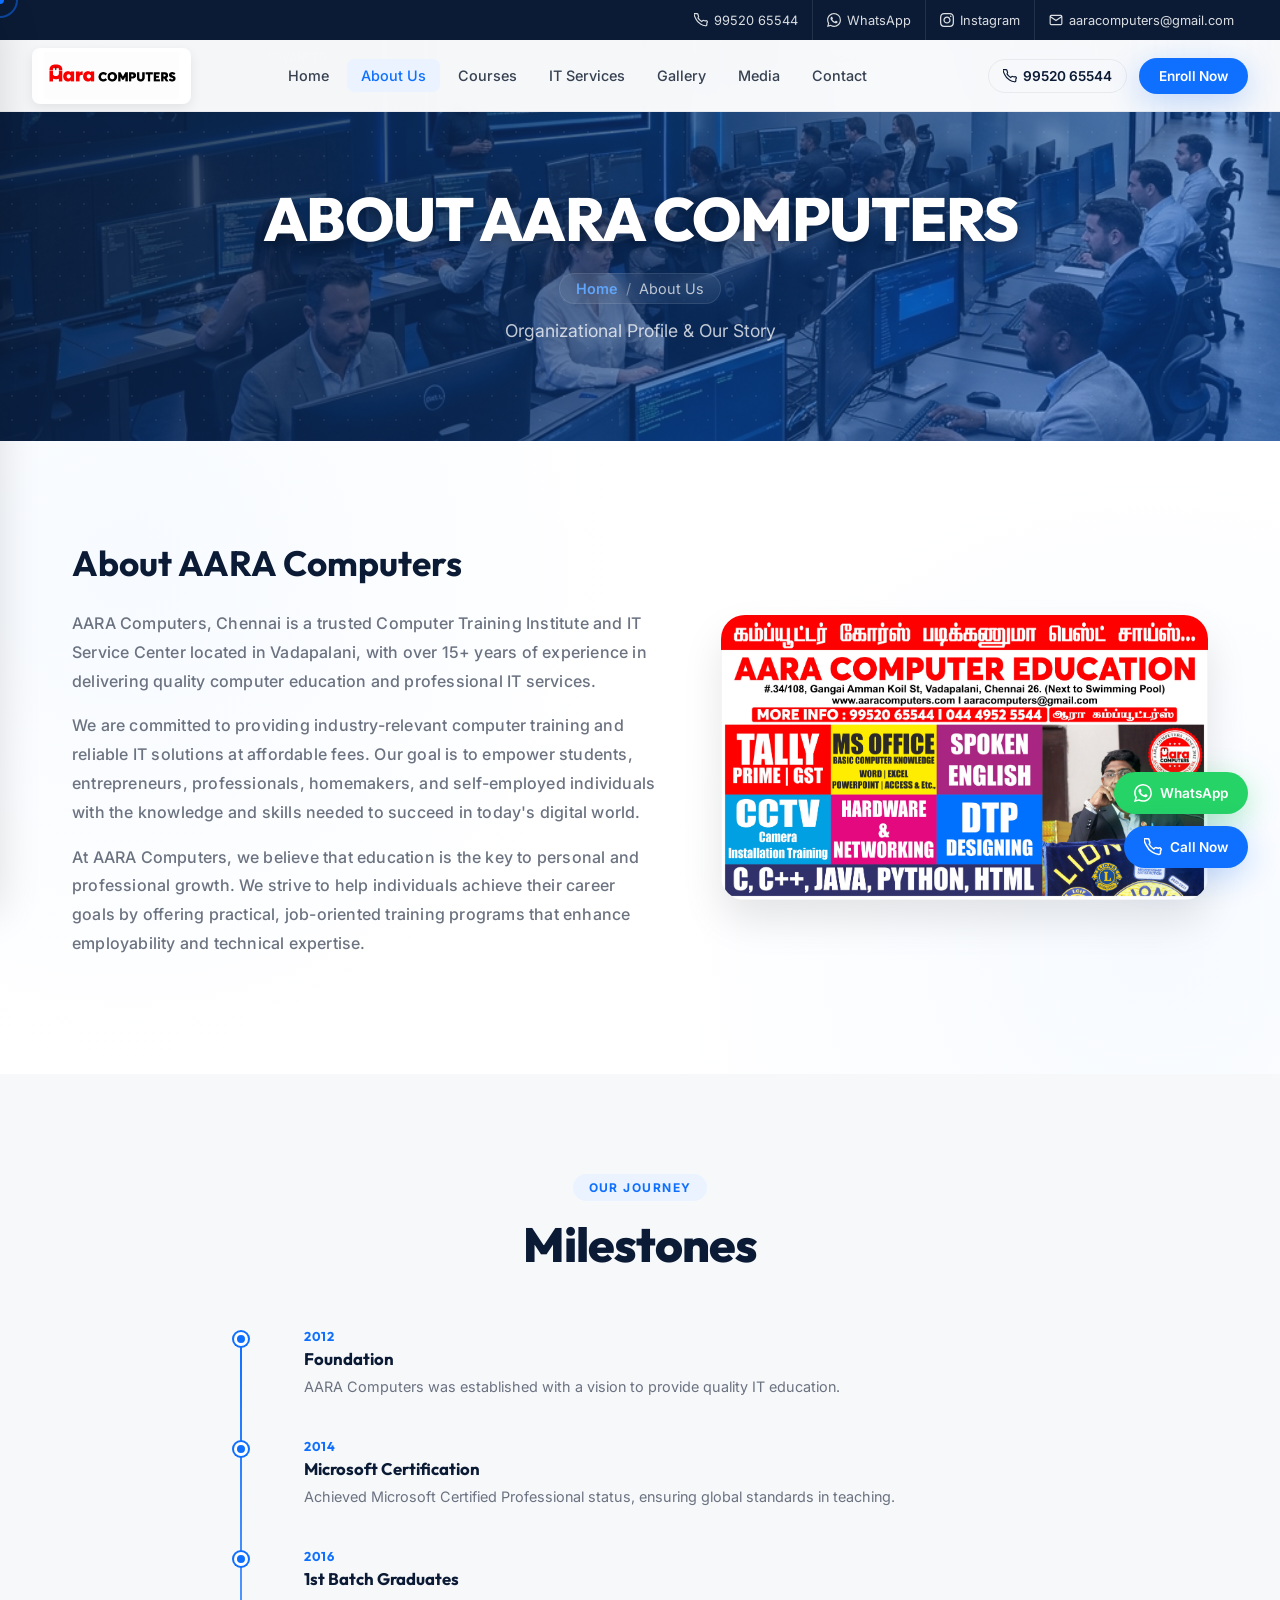
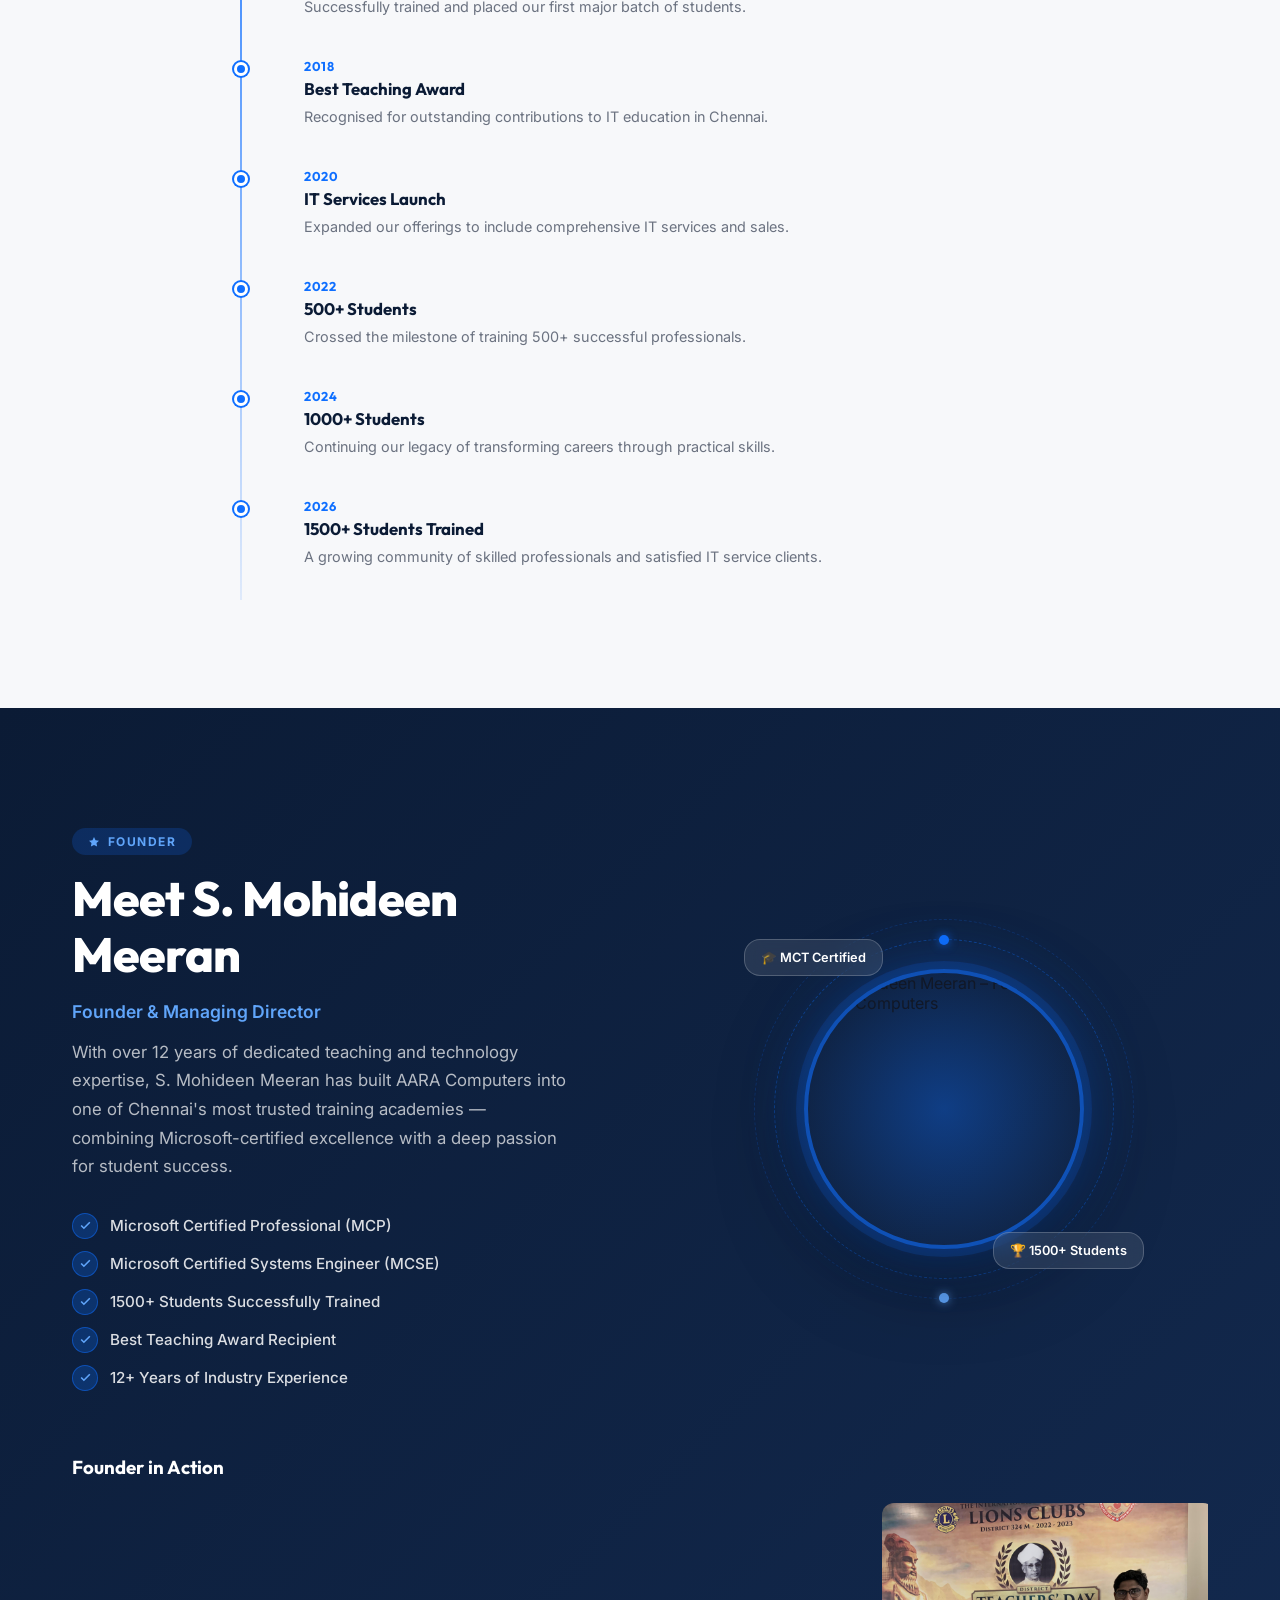
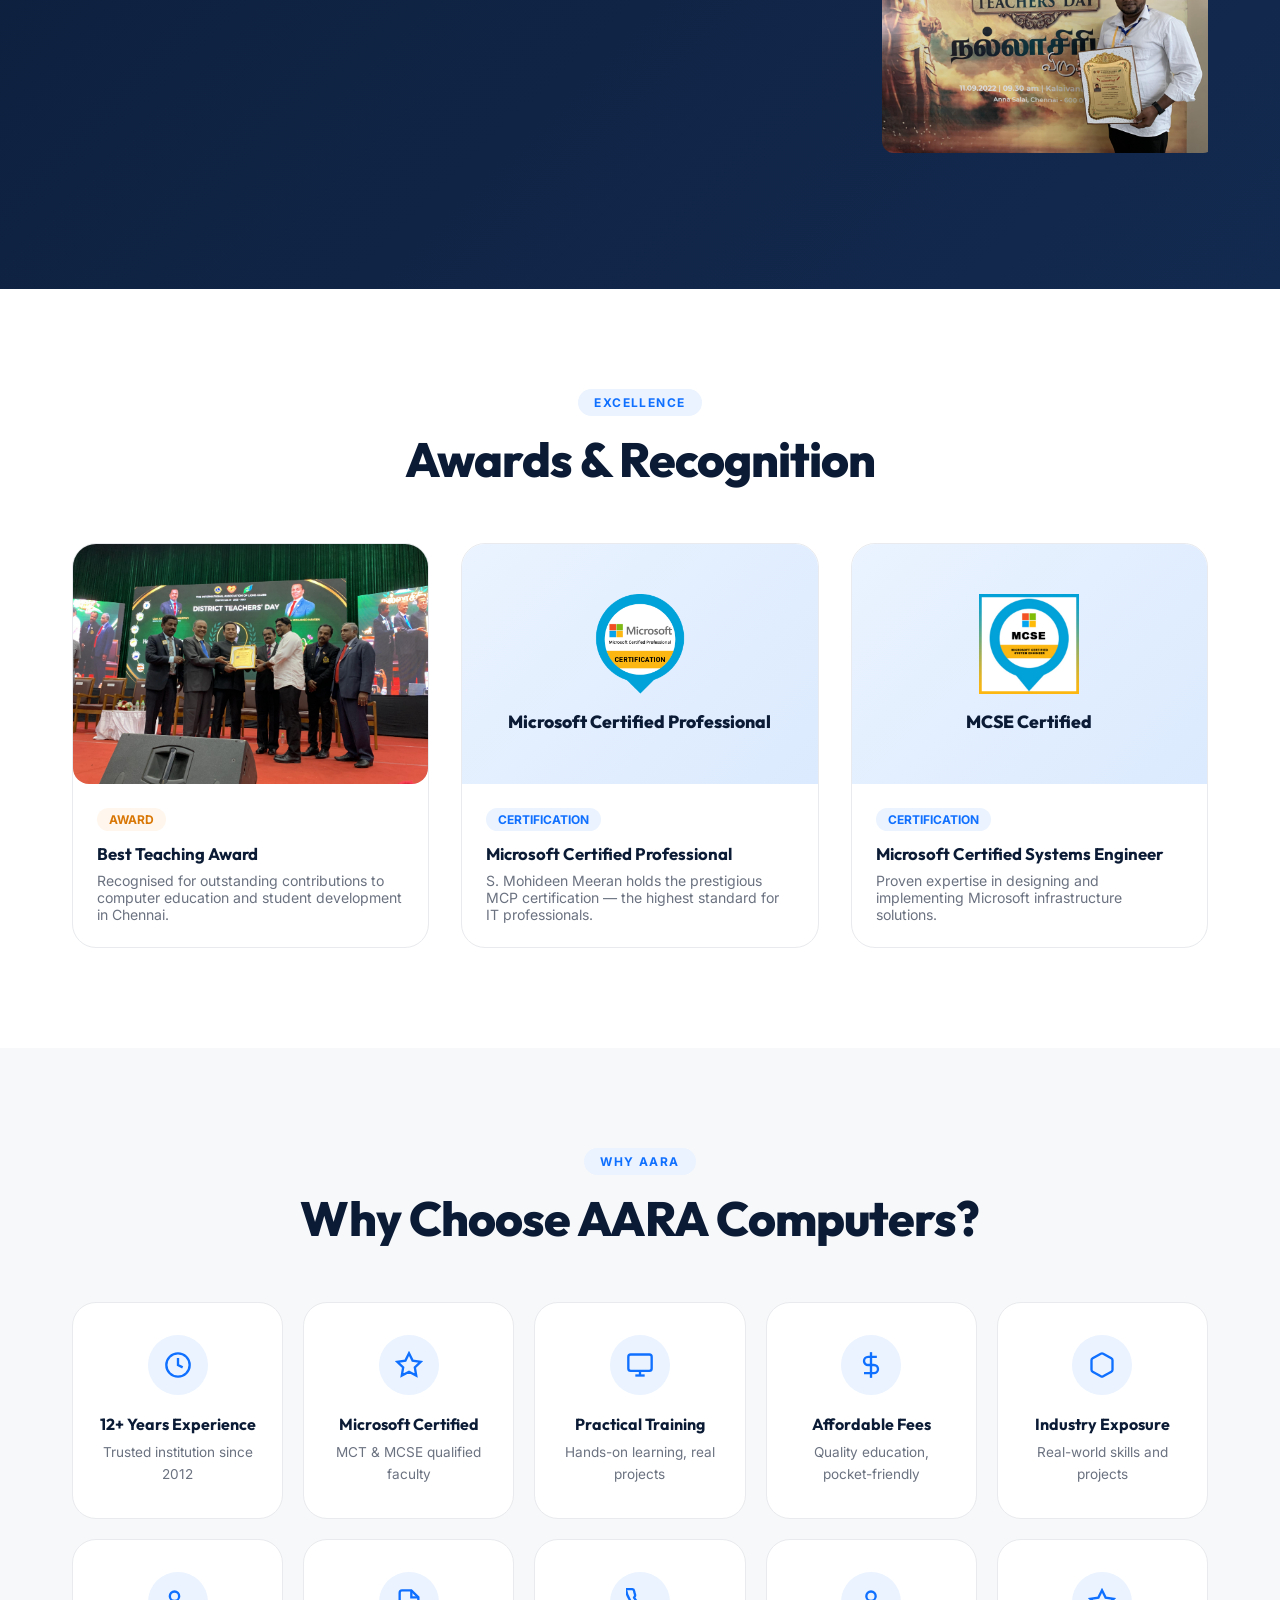
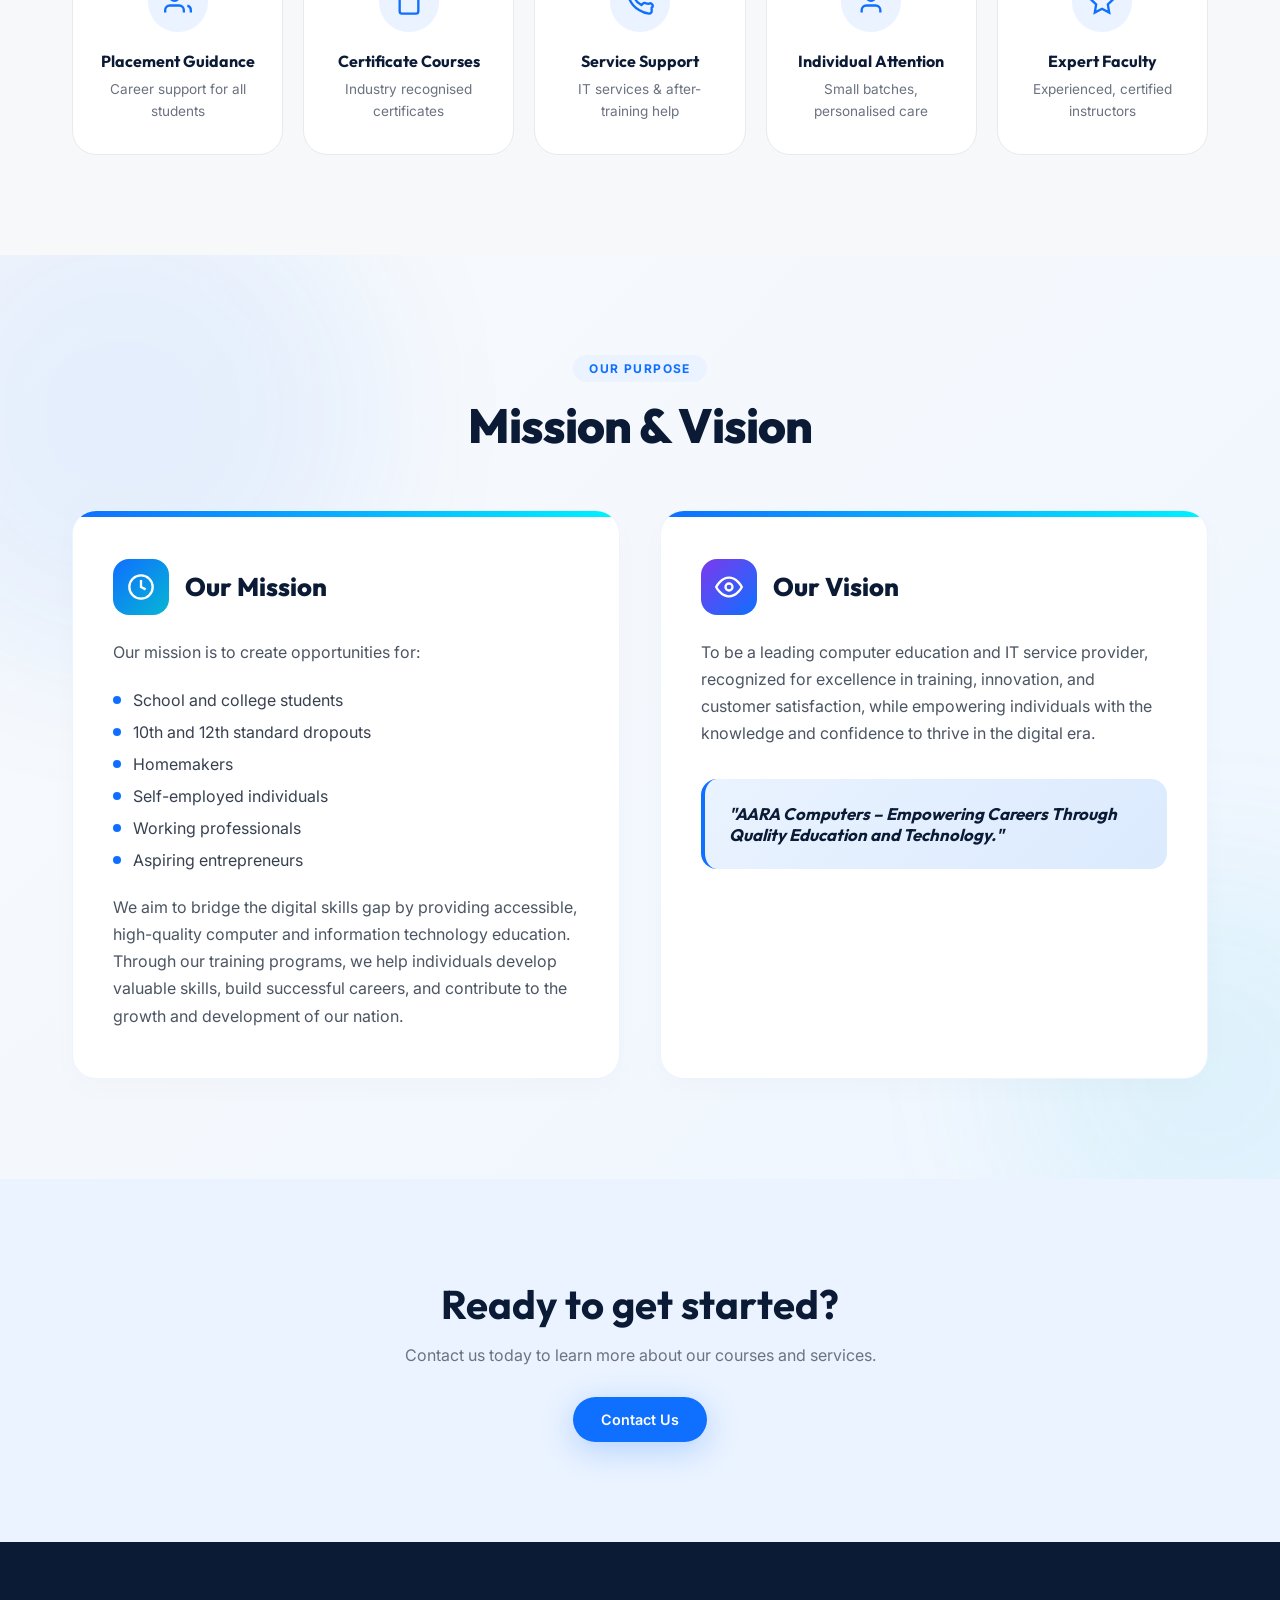
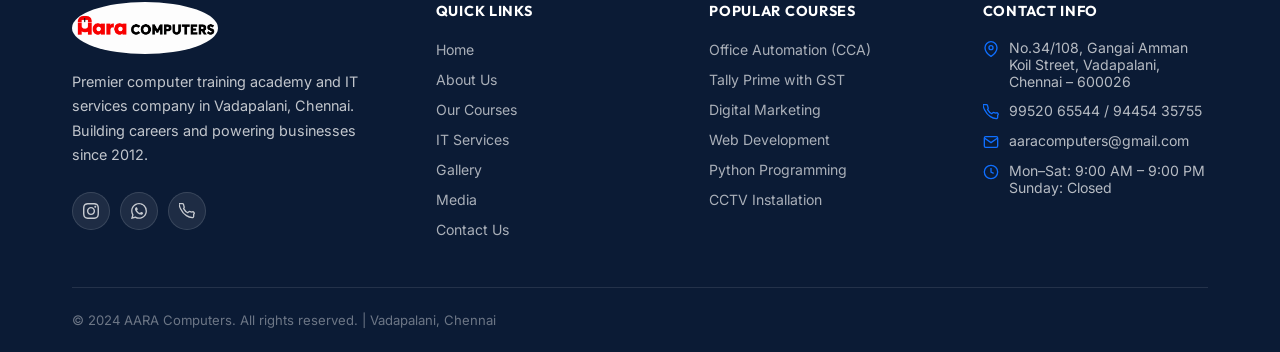
==== commit 675459e7: "Safely remove emojis from awards section" ====
--- a/AARA-COMPUTERS-WEBSITE-main/about.html
+++ b/AARA-COMPUTERS-WEBSITE-main/about.html
@@ -655,7 +655,7 @@
 
           <div class="award-body">
 
-            <div style="display:inline-block;background:#FFF7ED;color:#D97706;font-size:0.75rem;font-weight:700;padding:4px 12px;border-radius:20px;margin-bottom:.75rem;">🏆 AWARD</div>
+            <div style="display:inline-block;background:#FFF7ED;color:#D97706;font-size:0.75rem;font-weight:700;padding:4px 12px;border-radius:20px;margin-bottom:.75rem;">AWARD</div>
 
             <h3>Best Teaching Award</h3>
 
@@ -681,7 +681,7 @@
 
           <div class="award-body">
 
-            <div style="display:inline-block;background:#EAF3FF;color:#0F6FFF;font-size:0.75rem;font-weight:700;padding:4px 12px;border-radius:20px;margin-bottom:.75rem;">⭐ CERTIFICATION</div>
+            <div style="display:inline-block;background:#EAF3FF;color:#0F6FFF;font-size:0.75rem;font-weight:700;padding:4px 12px;border-radius:20px;margin-bottom:.75rem;">CERTIFICATION</div>
 
             <h3>Microsoft Certified Professional</h3>
 
@@ -707,7 +707,7 @@
 
           <div class="award-body">
 
-            <div style="display:inline-block;background:#EAF3FF;color:#0F6FFF;font-size:0.75rem;font-weight:700;padding:4px 12px;border-radius:20px;margin-bottom:.75rem;">⭐ CERTIFICATION</div>
+            <div style="display:inline-block;background:#EAF3FF;color:#0F6FFF;font-size:0.75rem;font-weight:700;padding:4px 12px;border-radius:20px;margin-bottom:.75rem;">CERTIFICATION</div>
 
             <h3>Microsoft Certified Systems Engineer</h3>
 
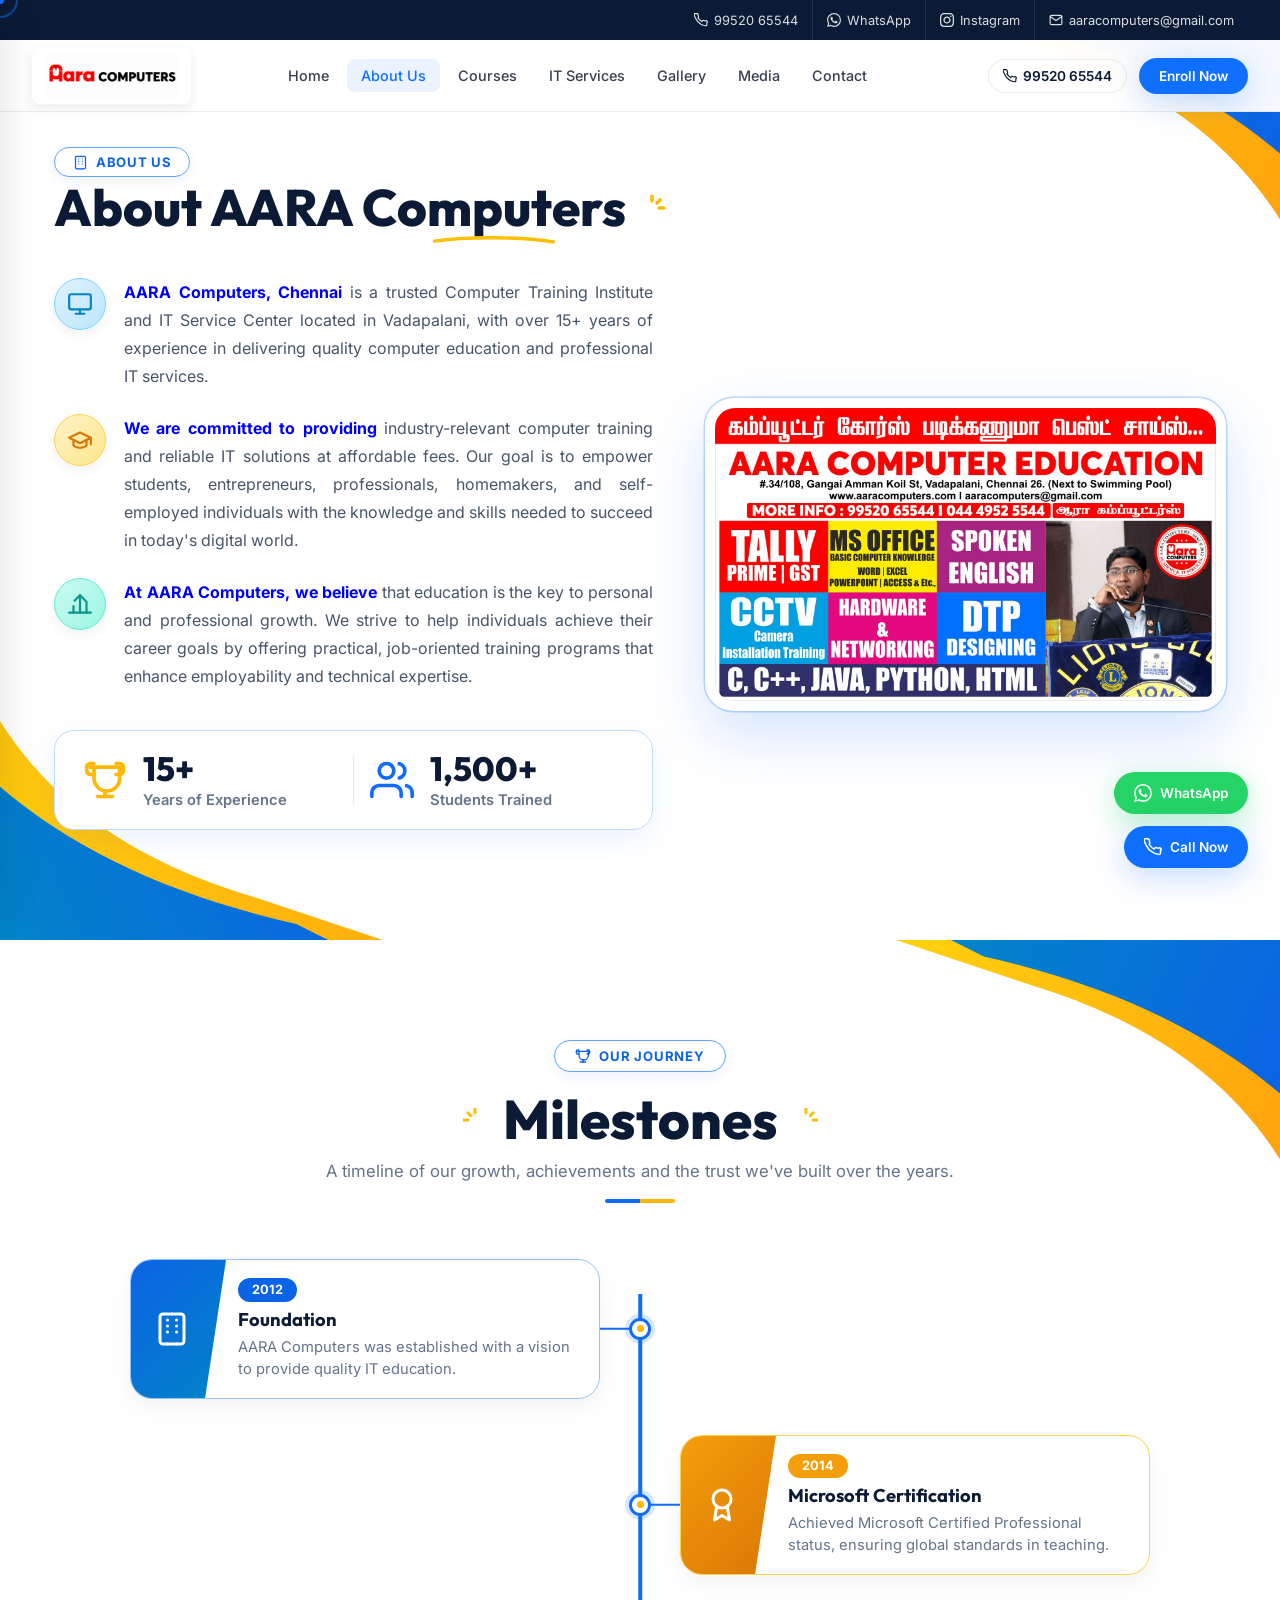
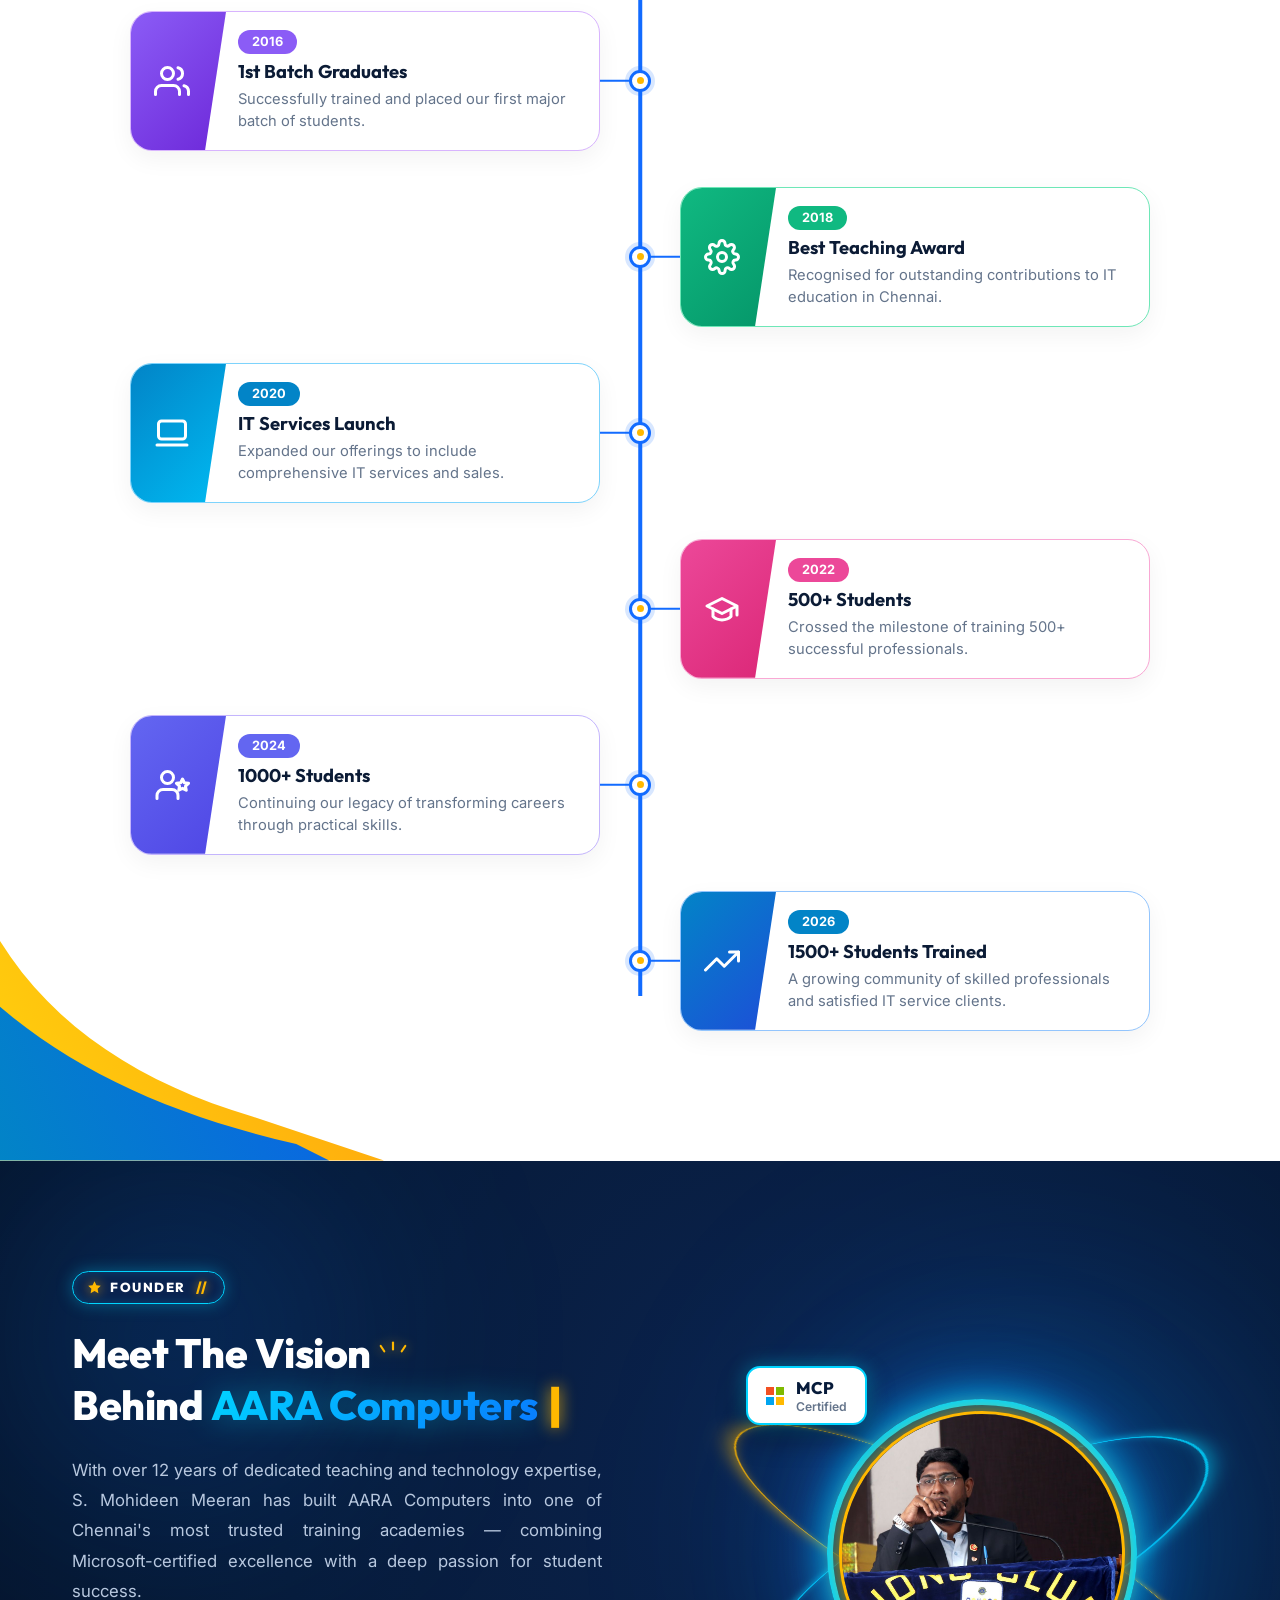
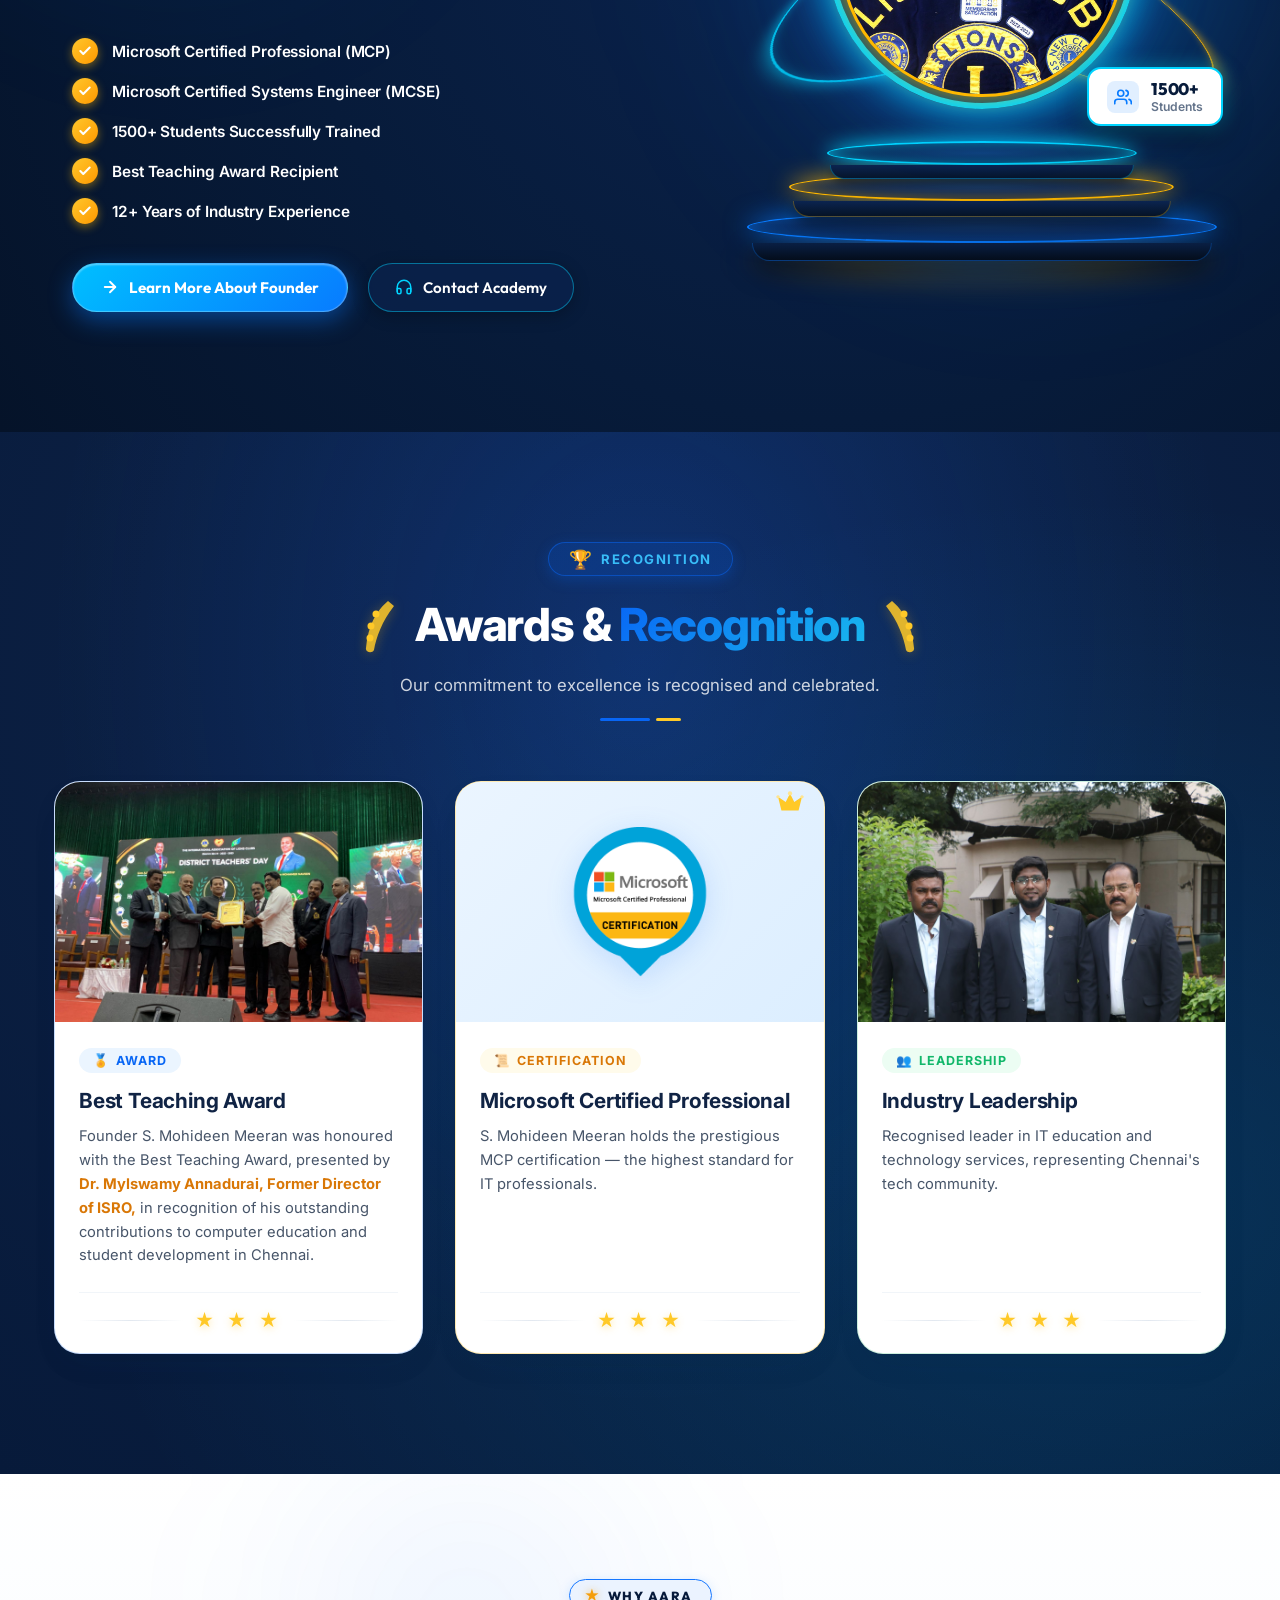
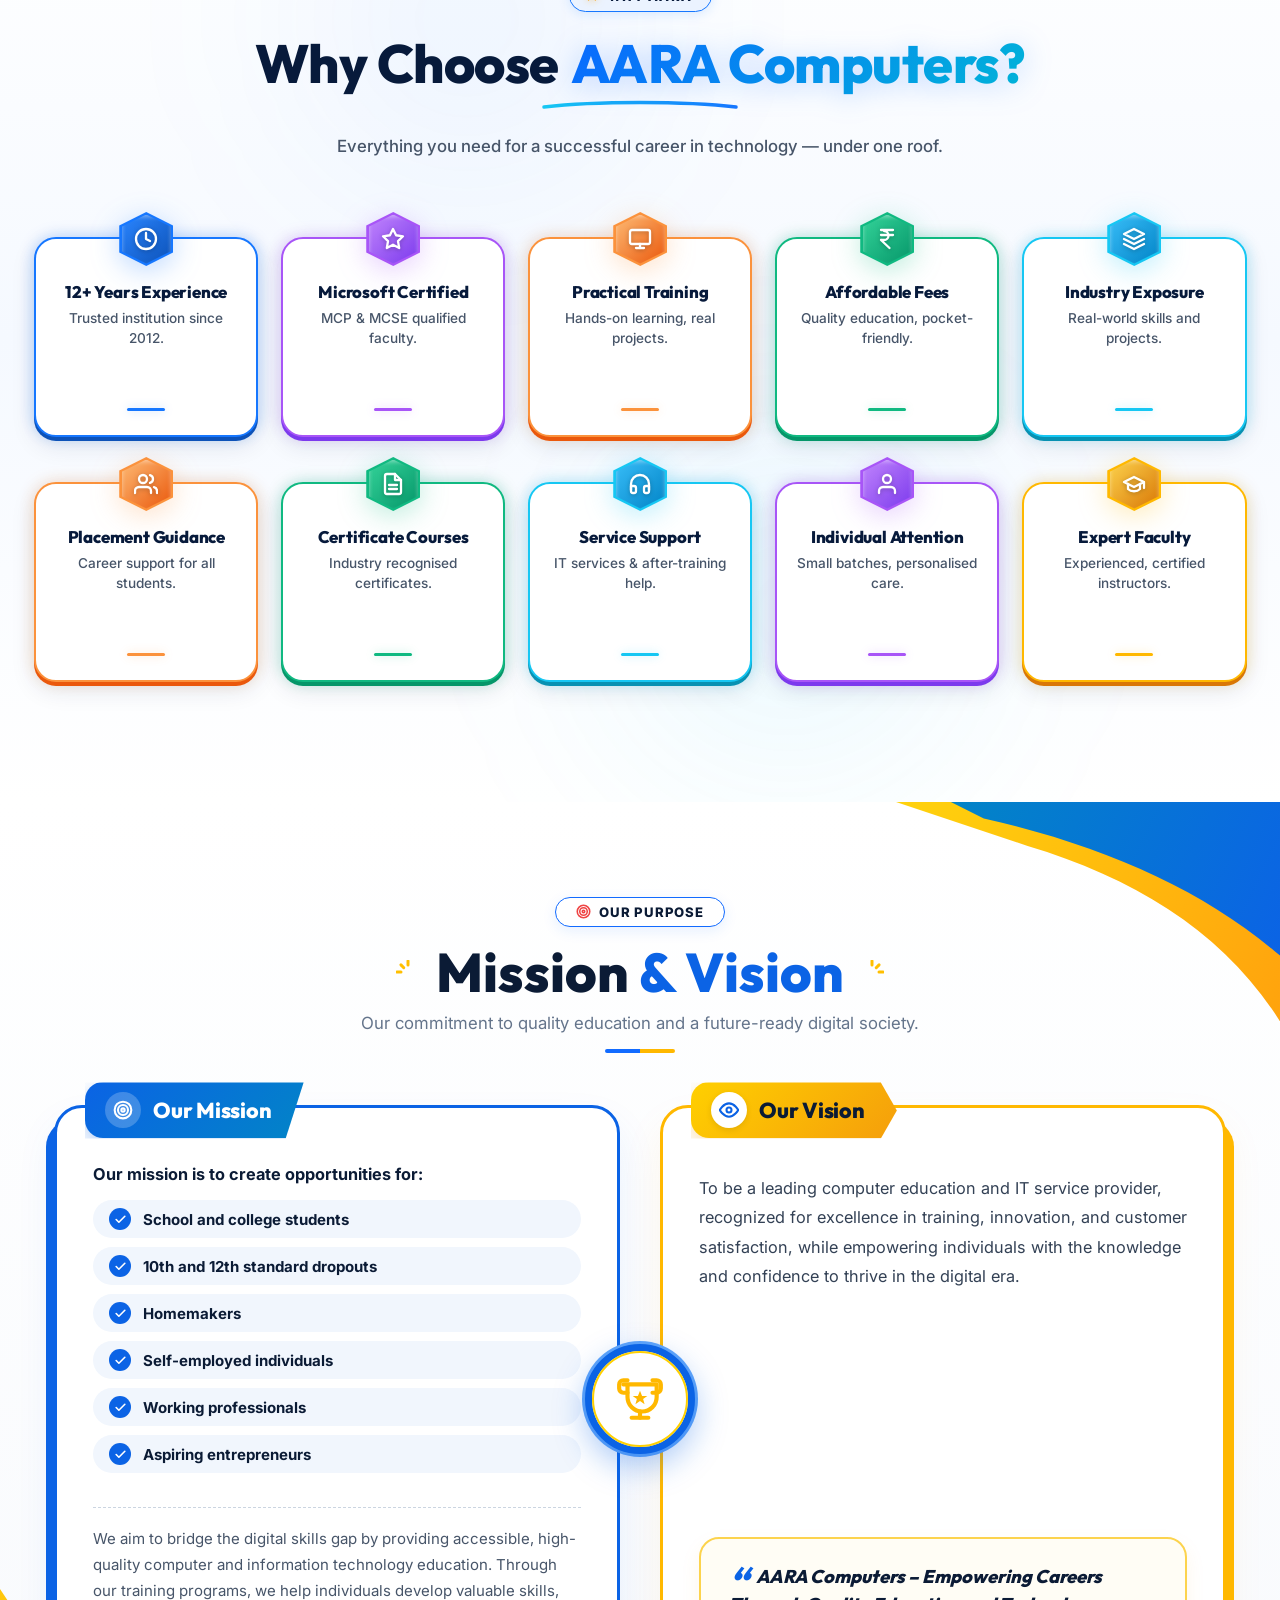
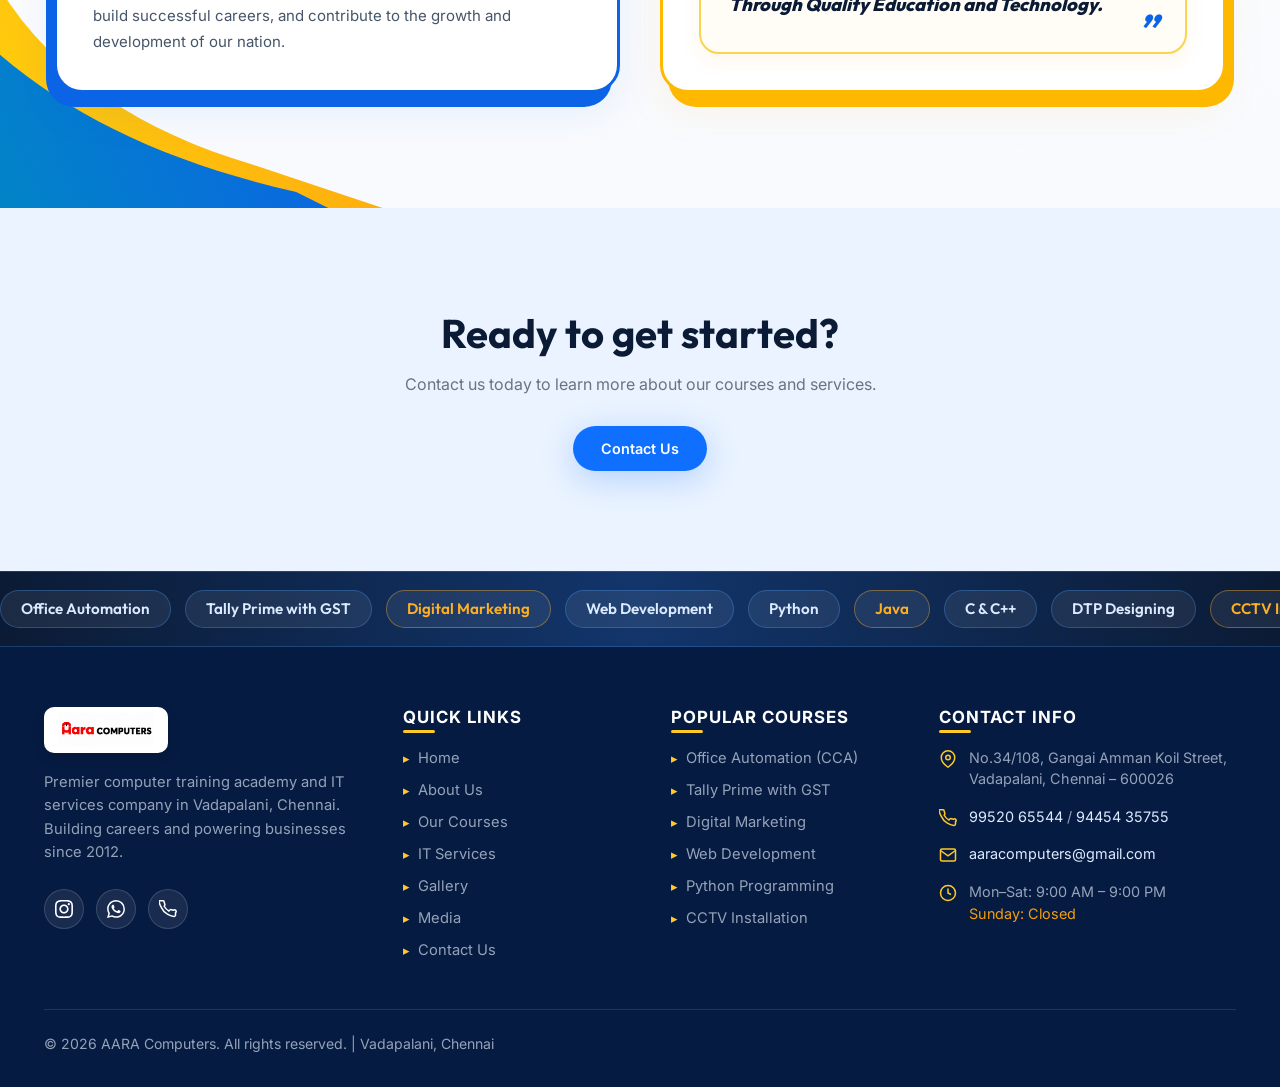
==== commit 1b3ec498: "Update website pages, 3D showcases, awards highlights, and assets" ====
--- a/AARA-COMPUTERS-WEBSITE-main/about.html
+++ b/AARA-COMPUTERS-WEBSITE-main/about.html
@@ -71,6 +71,7 @@
   <link href="https://fonts.googleapis.com/css2?family=Inter:wght@300;400;500;600;700;800;900&family=Outfit:wght@300;400;500;600;700;800;900&display=swap" rel="stylesheet" />
 
   <link rel="stylesheet" href="assets/css/styles.css" />
+  <link rel="stylesheet" href="assets/css/premium.css" />
 
   <style>
 
@@ -156,6 +157,2588 @@
 
     }
 
+  
+    /* ==========================================================================
+       PREMIUM REDESIGNED ABOUT US SECTION (EXACT REFERENCE MATCH)
+       ========================================================================== */
+    .about3d-section {
+      position: relative;
+      background: #FFFFFF;
+      padding: calc(40px + var(--nav-h) + 35px) 0 110px;
+      overflow: hidden;
+    }
+
+    /* Decorative Corner Ribbons matching reference */
+    .corner-ribbon {
+      position: absolute;
+      pointer-events: none;
+      z-index: 1;
+    }
+    .corner-top-right {
+      top: 0;
+      right: 0;
+      width: clamp(260px, 30vw, 440px);
+    }
+    .corner-bottom-left {
+      bottom: 0;
+      left: 0;
+      width: clamp(260px, 30vw, 440px);
+    }
+    .corner-ribbon svg {
+      display: block;
+      width: 100%;
+      height: auto;
+    }
+
+    .about3d-container {
+      position: relative;
+      z-index: 2;
+      max-width: 1220px;
+      margin: 0 auto;
+      padding: 0 24px;
+    }
+
+    /* Badge & Heading */
+    .about3d-badge-wrap {
+      margin-bottom: 14px;
+    }
+    .about3d-badge {
+      display: inline-flex;
+      align-items: center;
+      gap: 8px;
+      padding: 6px 18px;
+      background: #FFFFFF;
+      border: 1.5px solid #60A5FA;
+      box-shadow: 0 4px 12px rgba(18, 107, 255, 0.08);
+      border-radius: 999px;
+      font-size: 0.82rem;
+      font-weight: 700;
+      letter-spacing: 0.05em;
+      color: #0B63E5;
+      text-transform: uppercase;
+    }
+    .about3d-badge svg {
+      width: 15px;
+      height: 15px;
+      color: #0B63E5;
+    }
+
+    .about3d-title-wrap {
+      display: inline-flex;
+      align-items: center;
+      gap: 12px;
+      position: relative;
+      margin-bottom: 40px;
+    }
+    .about3d-title {
+      font-family: 'Outfit', sans-serif;
+      font-size: clamp(2.4rem, 4.5vw, 3.2rem);
+      font-weight: 800;
+      color: #0B1B35;
+      margin: 0;
+      line-height: 1.2;
+      position: relative;
+    }
+    .about3d-highlight {
+      position: relative;
+      display: inline-block;
+      color: #0B1B35;
+    }
+    .about3d-underline {
+      position: absolute;
+      bottom: -6px;
+      left: 0;
+      width: 100%;
+      height: 10px;
+      pointer-events: none;
+    }
+    .about3d-sparkles {
+      display: inline-flex;
+      align-items: center;
+      color: #FFB800;
+    }
+
+    /* Grid Layout */
+    .about3d-grid {
+      display: grid;
+      grid-template-columns: 1.15fr 1fr;
+      gap: 52px;
+      align-items: center;
+    }
+
+    /* Content Rows */
+    .about3d-content {
+      display: flex;
+      flex-direction: column;
+      gap: 24px;
+    }
+
+    .about3d-row {
+      display: flex;
+      align-items: flex-start;
+      gap: 18px;
+    }
+    .about3d-row-icon {
+      width: 52px;
+      height: 52px;
+      border-radius: 50%;
+      flex-shrink: 0;
+      display: flex;
+      align-items: center;
+      justify-content: center;
+      box-shadow: 0 4px 14px rgba(0,0,0,0.06);
+      transition: transform 0.3s cubic-bezier(0.16, 1, 0.3, 1);
+    }
+    .about3d-row:hover .about3d-row-icon {
+      transform: scale(1.12);
+    }
+    .about3d-row-icon svg {
+      width: 26px;
+      height: 26px;
+    }
+    .icon-cyan {
+      background: linear-gradient(135deg, #E0F2FE 0%, #BAE6FD 100%);
+      color: #0284C7;
+      border: 1.5px solid #7DD3FC;
+    }
+    .icon-yellow {
+      background: linear-gradient(135deg, #FEF3C7 0%, #FDE68A 100%);
+      color: #D97706;
+      border: 1.5px solid #FCD34D;
+    }
+    .icon-teal {
+      background: linear-gradient(135deg, #CCFBF1 0%, #99F6E4 100%);
+      color: #0D9488;
+      border: 1.5px solid #5EEAD4;
+    }
+
+    .about3d-row-text {
+      font-size: 1rem;
+      line-height: 1.75;
+      color: #475569;
+      text-align: justify;
+      text-justify: inter-word;
+      text-align-last: left;
+    }
+
+    @media (max-width: 768px) {
+      .about3d-row-text {
+        text-align: left;
+      }
+    }
+    .about3d-row-text strong {
+      color: #0000FF;
+      font-weight: 700;
+    }
+
+    /* Bottom Dual Statistics (Strictly TWO stats) */
+    .about3d-stats-card {
+      margin-top: 16px;
+      background: #FFFFFF;
+      border-radius: 20px;
+      border: 1.5px solid #BFDBFE;
+      box-shadow: 0 10px 28px rgba(18, 107, 255, 0.08);
+      display: grid;
+      grid-template-columns: 1fr auto 1fr;
+      align-items: center;
+      padding: 20px 28px;
+      transition: transform 0.3s cubic-bezier(0.16, 1, 0.3, 1), box-shadow 0.3s ease;
+      position: relative;
+      z-index: 5;
+    }
+    .about3d-stats-card:hover {
+      transform: translateY(-4px);
+      box-shadow: 0 16px 36px rgba(18, 107, 255, 0.14);
+    }
+    .about3d-stat-item {
+      display: flex;
+      align-items: center;
+      gap: 16px;
+    }
+    .about3d-stat-icon.trophy {
+      color: #FFB800;
+    }
+    .about3d-stat-icon.students {
+      color: #126BFF;
+    }
+    .about3d-stat-icon svg {
+      width: 44px;
+      height: 44px;
+      display: block;
+    }
+    .about3d-stat-info {
+      display: flex;
+      flex-direction: column;
+    }
+    .about3d-stat-num {
+      font-family: 'Outfit', sans-serif;
+      font-size: 2.1rem;
+      font-weight: 800;
+      color: #0B1B35;
+      line-height: 1.1;
+    }
+    .about3d-stat-lbl {
+      font-size: 0.92rem;
+      font-weight: 600;
+      color: #64748B;
+      margin-top: 3px;
+    }
+    .about3d-stat-divider {
+      width: 1.5px;
+      height: 48px;
+      background: #E2E8F0;
+      margin: 0 16px;
+    }
+
+    /* Right Poster Frame */
+    .about3d-poster-wrap {
+      display: flex;
+      justify-content: center;
+      position: relative;
+    }
+    .about3d-poster-frame {
+      border-radius: 28px;
+      padding: 10px;
+      background: #FFFFFF;
+      box-shadow: 0 24px 60px rgba(18, 107, 255, 0.18), 0 0 0 1.5px #BFDBFE;
+      transition: transform 0.4s cubic-bezier(0.16, 1, 0.3, 1), box-shadow 0.4s ease;
+      width: 100%;
+      max-width: 530px;
+    }
+    .about3d-poster-frame:hover {
+      transform: translateY(-6px);
+      box-shadow: 0 32px 72px rgba(18, 107, 255, 0.24), 0 0 0 2px #60A5FA;
+    }
+    .about3d-poster-frame img {
+      width: 100%;
+      height: auto;
+      border-radius: 20px;
+      display: block;
+      object-fit: cover;
+    }
+
+    /* ==========================================================================
+       PREMIUM REDESIGNED MILESTONES TIMELINE SECTION (EXACT REFERENCE MATCH)
+       ========================================================================== */
+    .ms3d-section {
+      position: relative;
+      background: #FFFFFF;
+      padding: 100px 0 130px;
+      overflow: hidden;
+    }
+
+    .ms3d-container {
+      position: relative;
+      z-index: 2;
+      max-width: 1180px;
+      margin: 0 auto;
+      padding: 0 24px;
+    }
+
+    /* Header: Badge on top, then Title, then Subtitle, then Dual Bar */
+    .ms3d-header {
+      text-align: center;
+      margin-bottom: 56px;
+    }
+    .ms3d-badge {
+      display: inline-flex;
+      align-items: center;
+      gap: 8px;
+      padding: 7px 20px;
+      background: #FFFFFF;
+      border: 1.5px solid #60A5FA;
+      box-shadow: 0 4px 14px rgba(18, 107, 255, 0.08);
+      border-radius: 999px;
+      font-size: 0.82rem;
+      font-weight: 700;
+      letter-spacing: 0.06em;
+      color: #0B63E5;
+      text-transform: uppercase;
+      margin-bottom: 16px;
+    }
+    .ms3d-title-row {
+      display: flex;
+      align-items: center;
+      justify-content: center;
+      gap: 16px;
+    }
+    .ms3d-title {
+      font-family: 'Outfit', sans-serif;
+      font-size: clamp(2.4rem, 4.5vw, 3.4rem);
+      font-weight: 800;
+      color: #0B1B35;
+      margin: 0;
+      line-height: 1.15;
+    }
+    .ms-spark-left, .ms-spark-right {
+      display: inline-flex;
+      color: #FFB800;
+    }
+    .ms3d-subtitle {
+      font-size: 1.05rem;
+      color: #64748B;
+      margin-top: 10px;
+      margin-bottom: 18px;
+    }
+    .ms3d-dual-bar {
+      width: 70px;
+      height: 4px;
+      border-radius: 2px;
+      margin: 0 auto;
+      display: flex;
+      overflow: hidden;
+    }
+    .ms-bar-blue {
+      flex: 1;
+      background: #126BFF;
+    }
+    .ms-bar-yellow {
+      flex: 1;
+      background: #FFB800;
+    }
+
+    /* Timeline Container */
+    .ms3d-timeline {
+      position: relative;
+      margin-top: 30px;
+    }
+
+    /* Central Royal Blue Spine */
+    .ms3d-spine {
+      position: absolute;
+      top: 35px;
+      bottom: 35px;
+      left: 50%;
+      width: 3.5px;
+      background: #126BFF;
+      transform: translateX(-50%);
+      z-index: 1;
+    }
+
+    .ms3d-rows {
+      display: flex;
+      flex-direction: column;
+      gap: 36px;
+      position: relative;
+      z-index: 2;
+    }
+
+    /* Row layout */
+    .ms3d-row {
+      display: grid;
+      grid-template-columns: 1fr 80px 1fr;
+      align-items: center;
+      position: relative;
+    }
+
+    /* Center Node & Horizontal Connectors */
+    .ms3d-center {
+      grid-column: 2;
+      display: flex;
+      align-items: center;
+      justify-content: center;
+      position: relative;
+      height: 100%;
+    }
+    .ms3d-node {
+      width: 22px;
+      height: 22px;
+      border-radius: 50%;
+      background: #FFFFFF;
+      border: 3.5px solid #126BFF;
+      box-shadow: 0 0 0 4px rgba(18, 107, 255, 0.16);
+      display: flex;
+      align-items: center;
+      justify-content: center;
+      position: relative;
+      z-index: 4;
+      transition: transform 0.3s ease, box-shadow 0.3s ease;
+    }
+    .ms3d-node-inner {
+      width: 7px;
+      height: 7px;
+      border-radius: 50%;
+      background: #FFB800;
+    }
+    .ms3d-row:hover .ms3d-node {
+      transform: scale(1.25);
+      box-shadow: 0 0 0 6px rgba(18, 107, 255, 0.25);
+    }
+
+    /* Left Card Position */
+    .ms3d-row.left .ms3d-card-col {
+      grid-column: 1;
+      justify-self: end;
+      display: flex;
+      align-items: center;
+      width: 100%;
+      justify-content: flex-end;
+    }
+    .ms3d-row.left .ms3d-empty-col {
+      grid-column: 3;
+    }
+
+    /* Right Card Position */
+    .ms3d-row.right .ms3d-card-col {
+      grid-column: 3;
+      justify-self: start;
+      display: flex;
+      align-items: center;
+      width: 100%;
+      justify-content: flex-start;
+    }
+    .ms3d-row.right .ms3d-empty-col {
+      grid-column: 1;
+    }
+
+    /* Connecting lines stretching directly to the card */
+    .ms3d-connector-left {
+      position: absolute;
+      right: 50%;
+      width: 40px;
+      height: 2.5px;
+      background: #126BFF;
+      top: 50%;
+      transform: translateY(-50%);
+      z-index: 2;
+    }
+    .ms3d-connector-right {
+      position: absolute;
+      left: 50%;
+      width: 40px;
+      height: 2.5px;
+      background: #126BFF;
+      top: 50%;
+      transform: translateY(-50%);
+      z-index: 2;
+    }
+    .ms3d-connector-mobile {
+      display: none;
+    }
+
+    /* Milestone Card Design */
+    .ms3d-card {
+      display: flex;
+      align-items: stretch;
+      background: #FFFFFF;
+      border-radius: 22px;
+      box-shadow: 0 8px 24px rgba(0, 0, 0, 0.05);
+      width: 100%;
+      max-width: 470px;
+      overflow: hidden;
+      transition: transform 0.35s cubic-bezier(0.16, 1, 0.3, 1), box-shadow 0.35s ease;
+      position: relative;
+    }
+    .ms3d-card:hover {
+      transform: translateY(-6px);
+      box-shadow: 0 16px 36px rgba(18, 107, 255, 0.12);
+    }
+
+    /* Matching border colors per card */
+    .border-blue { border: 1.5px solid #93C5FD; }
+    .border-yellow { border: 1.5px solid #FCD34D; }
+    .border-purple { border: 1.5px solid #D8B4FE; }
+    .border-green { border: 1.5px solid #6EE7B7; }
+    .border-cyan { border: 1.5px solid #7DD3FC; }
+    .border-pink { border: 1.5px solid #F9A8D4; }
+    .border-indigo { border: 1.5px solid #C4B5FD; }
+    .border-ocean { border: 1.5px solid #93C5FD; }
+
+    /* Left angled/curved colored icon tab - sleek skewed shield style matching reference */
+    .ms3d-card-tab {
+      width: 95px;
+      min-height: 105px;
+      display: flex;
+      align-items: center;
+      justify-content: center;
+      flex-shrink: 0;
+      position: relative;
+      clip-path: polygon(0 0, 100% 0, 78% 100%, 0 100%);
+      color: #FFFFFF;
+      padding-right: 14px;
+    }
+    .ms3d-card-tab svg {
+      width: 36px;
+      height: 36px;
+      display: block;
+      transition: transform 0.3s ease;
+    }
+    .ms3d-card:hover .ms3d-card-tab svg {
+      transform: scale(1.12);
+    }
+
+    /* Gradients for tabs matching reference 989c366a.jpg */
+    .tab-blue { background: linear-gradient(135deg, #0B63E5 0%, #0284C7 100%); }
+    .tab-yellow { background: linear-gradient(135deg, #F59E0B 0%, #D97706 100%); }
+    .tab-purple { background: linear-gradient(135deg, #8B5CF6 0%, #6D28D9 100%); }
+    .tab-green { background: linear-gradient(135deg, #10B981 0%, #059669 100%); }
+    .tab-cyan { background: linear-gradient(135deg, #0284C7 0%, #00BAF2 100%); }
+    .tab-pink { background: linear-gradient(135deg, #EC4899 0%, #DB2777 100%); }
+    .tab-indigo { background: linear-gradient(135deg, #6366F1 0%, #4F46E5 100%); }
+    .tab-ocean { background: linear-gradient(135deg, #0284C7 0%, #1D4ED8 100%); }
+
+    /* Card Content Area */
+    .ms3d-card-body {
+      padding: 18px 22px 18px 12px;
+      flex: 1;
+      display: flex;
+      flex-direction: column;
+      align-items: flex-start;
+      justify-content: center;
+    }
+
+    .ms3d-year-pill {
+      font-size: 0.8rem;
+      font-weight: 700;
+      color: #FFFFFF;
+      padding: 3px 14px;
+      border-radius: 999px;
+      display: inline-block;
+      margin-bottom: 6px;
+      line-height: 1.4;
+    }
+    .pill-blue { background: #0B63E5; }
+    .pill-yellow { background: #F59E0B; }
+    .pill-purple { background: #8B5CF6; }
+    .pill-green { background: #10B981; }
+    .pill-cyan { background: #0284C7; }
+    .pill-pink { background: #EC4899; }
+    .pill-indigo { background: #6366F1; }
+    .pill-ocean { background: #0284C7; }
+
+    .ms3d-card-title {
+      font-family: 'Outfit', sans-serif;
+      font-size: 1.15rem;
+      font-weight: 700;
+      color: #0B1B35;
+      margin: 0 0 4px 0;
+      line-height: 1.3;
+    }
+
+    .ms3d-card-desc {
+      font-size: 0.92rem;
+      line-height: 1.5;
+      color: #64748B;
+      margin: 0;
+    }
+
+    /* ==========================================================================
+       RESPONSIVE DESIGN (TABLET & MOBILE)
+       ========================================================================== */
+    @media (max-width: 992px) {
+      .about3d-grid {
+        grid-template-columns: 1fr;
+        gap: 40px;
+      }
+      .about3d-stats-card {
+        grid-template-columns: 1fr;
+        gap: 16px;
+      }
+      .about3d-stat-divider {
+        width: 100%;
+        height: 1px;
+        margin: 4px 0;
+      }
+
+      /* Single-column mobile timeline */
+      .ms3d-spine {
+        left: 24px;
+        transform: none;
+      }
+      .ms3d-row {
+        grid-template-columns: 48px 1fr;
+        gap: 12px;
+      }
+      .ms3d-center {
+        grid-column: 1;
+        justify-content: center;
+      }
+      .ms3d-card-col {
+        min-width: 0;
+        width: 100%;
+      }
+      .ms3d-row.left .ms3d-card-col,
+      .ms3d-row.right .ms3d-card-col {
+        grid-column: 2;
+        justify-content: flex-start;
+      }
+      .ms3d-row.left .ms3d-empty-col,
+      .ms3d-row.right .ms3d-empty-col {
+        display: none;
+      }
+      .ms3d-connector-left, .ms3d-connector-right {
+        display: none;
+      }
+      .ms3d-connector-mobile {
+        display: block;
+        position: absolute;
+        left: 24px;
+        width: 36px;
+        height: 2.5px;
+        background: #126BFF;
+        top: 50%;
+        transform: translateY(-50%);
+        z-index: 2;
+      }
+      .ms3d-card {
+        max-width: 100%;
+        min-width: 0;
+      }
+      .ms3d-card-body {
+        min-width: 0;
+        padding: 14px 16px 14px 12px;
+        word-break: normal;
+        overflow-wrap: break-word;
+      }
+    }
+
+    @media (max-width: 576px) {
+      .about3d-section, .ms3d-section {
+        padding: 60px 0 80px;
+      }
+      .about3d-container, .ms3d-container {
+        padding: 0 16px;
+      }
+      .ms3d-card-tab {
+        width: 78px;
+        min-height: 95px;
+        padding-right: 10px;
+      }
+      .ms3d-card-tab svg {
+        width: 28px;
+        height: 28px;
+      }
+      .about3d-stats-card {
+        padding: 16px;
+      }
+      .about3d-stat-num {
+        font-size: 1.7rem;
+      }
+      .about3d-title-wrap {
+        margin-bottom: 24px;
+      }
+      .ms3d-header {
+        margin-bottom: 40px;
+      }
+      .ms3d-card-title {
+        font-size: 1.05rem;
+      }
+      .ms3d-card-desc {
+        font-size: 0.86rem;
+      }
+    }
+  
+
+/* ============================================================
+       AARA COMPUTERS — PREMIUM 3D FOUNDER SECTION REDESIGN
+       Futuristic 3D Composition with Multi-Tier Podium & Orbital Rings
+       ============================================================ */
+
+    .f3d-section {
+      background: radial-gradient(circle at 65% 35%, #0B2450 0%, #071B3A 55%, #051329 100%);
+      position: relative;
+      padding: 110px 0 120px;
+      overflow: hidden;
+      isolation: isolate;
+      color: #FFFFFF;
+    }
+
+    /* Subtle Futuristic Tech Streaks & Ambient Glows */
+    .f3d-bg-glow {
+      position: absolute;
+      border-radius: 50%;
+      pointer-events: none;
+      filter: blur(90px);
+      z-index: 0;
+    }
+    .f3d-bg-glow-left {
+      top: -100px;
+      left: -100px;
+      width: 550px;
+      height: 550px;
+      background: radial-gradient(circle, rgba(8, 123, 255, 0.22) 0%, transparent 70%);
+    }
+    .f3d-bg-glow-right {
+      top: 50px;
+      right: -80px;
+      width: 650px;
+      height: 650px;
+      background: radial-gradient(circle, rgba(0, 212, 255, 0.25) 0%, rgba(8, 123, 255, 0.15) 40%, transparent 70%);
+    }
+
+    /* Removed diagonal streaks and bottom wave mesh for clean background */
+    .f3d-light-streak,
+    .f3d-streak-1,
+    .f3d-streak-2,
+    .f3d-wave-wrap {
+      display: none !important;
+    }
+
+    /* Grid Layout */
+    .f3d-grid {
+      display: grid;
+      grid-template-columns: 1.15fr 0.85fr;
+      gap: 4.5rem;
+      align-items: center;
+      position: relative;
+      z-index: 3;
+    }
+
+    /* -------------------------------------------------------------
+       LEFT COLUMN: Founder Information
+       ------------------------------------------------------------- */
+    .f3d-left {
+      display: flex;
+      flex-direction: column;
+      align-items: flex-start;
+    }
+
+    /* Top Badge: FOUNDER // */
+    .f3d-badge {
+      display: inline-flex;
+      align-items: center;
+      gap: 8px;
+      background: rgba(11, 36, 80, 0.85);
+      border: 1.5px solid #00D4FF;
+      border-radius: 50px;
+      padding: 6px 18px 6px 14px;
+      margin-bottom: 1.6rem;
+      box-shadow: 0 0 16px rgba(0, 212, 255, 0.35), inset 0 0 10px rgba(0, 212, 255, 0.2);
+    }
+    .f3d-star-icon {
+      width: 15px;
+      height: 15px;
+      filter: drop-shadow(0 0 6px rgba(255, 184, 0, 0.8));
+    }
+    .f3d-badge-text {
+      font-family: 'Outfit', sans-serif;
+      font-weight: 800;
+      font-size: 0.82rem;
+      letter-spacing: 1.5px;
+      color: #FFFFFF;
+    }
+    .f3d-badge-slashes {
+      font-family: 'Outfit', sans-serif;
+      font-weight: 800;
+      font-size: 0.95rem;
+      color: #FFB800;
+      margin-left: 2px;
+      letter-spacing: -1px;
+      filter: drop-shadow(0 0 5px rgba(255, 184, 0, 0.7));
+    }
+
+    /* Main Heading */
+    .f3d-heading {
+      font-family: 'Outfit', sans-serif;
+      font-weight: 800;
+      font-size: clamp(1.85rem, 3.2vw, 2.9rem);
+      line-height: 1.2;
+      margin-bottom: 1.4rem;
+      letter-spacing: -0.5px;
+      color: #FFFFFF;
+    }
+    .f3d-heading-top {
+      position: relative;
+      display: inline-flex;
+      align-items: center;
+      white-space: nowrap;
+    }
+    .f3d-spark-svg {
+      width: 28px;
+      height: 22px;
+      margin-left: 8px;
+      transform: translateY(-8px);
+      filter: drop-shadow(0 0 6px rgba(255, 184, 0, 0.8));
+    }
+    .f3d-heading-bottom {
+      display: inline-flex;
+      align-items: center;
+      gap: 10px;
+      white-space: nowrap;
+      flex-wrap: nowrap;
+    }
+    .f3d-gradient-brand {
+      background: linear-gradient(135deg, #00D4FF 0%, #087BFF 100%);
+      -webkit-background-clip: text;
+      -webkit-text-fill-color: transparent;
+      display: inline-block;
+      filter: drop-shadow(0 0 15px rgba(0, 212, 255, 0.4));
+    }
+    .f3d-golden-bar {
+      display: inline-block;
+      color: #FFB800;
+      font-weight: 900;
+      font-size: 1.1em;
+      filter: drop-shadow(0 0 8px rgba(255, 184, 0, 0.9));
+      animation: f3dPulseBar 2s ease-in-out infinite;
+    }
+    @keyframes f3dPulseBar {
+      0%, 100% { opacity: 1; transform: scaleY(1); }
+      50% { opacity: 0.7; transform: scaleY(0.85); }
+    }
+
+    /* Description */
+    .f3d-desc {
+      font-family: 'Inter', sans-serif;
+      color: #B8C8DF;
+      font-size: 1.05rem;
+      line-height: 1.8;
+      max-width: 530px;
+      margin-bottom: 2rem;
+      font-weight: 400;
+      text-align: justify;
+      text-justify: inter-word;
+      text-align-last: left;
+    }
+
+    @media (max-width: 768px) {
+      .f3d-desc {
+        text-align: left;
+      }
+    }
+
+    /* 5 Achievements with Golden Checkmarks */
+    .f3d-achievements-list {
+      display: flex;
+      flex-direction: column;
+      gap: 14px;
+      width: 100%;
+      margin-bottom: 2.4rem;
+    }
+    .f3d-achieve-item {
+      display: flex;
+      align-items: center;
+      gap: 14px;
+      color: #FFFFFF;
+      font-family: 'Inter', sans-serif;
+      font-weight: 600;
+      font-size: 0.96rem;
+      letter-spacing: -0.1px;
+      transition: transform 0.25s ease, color 0.25s ease;
+    }
+    .f3d-achieve-item:hover {
+      transform: translateX(6px);
+      color: #00D4FF;
+    }
+    .f3d-check-icon {
+      width: 26px;
+      height: 26px;
+      border-radius: 50%;
+      background: linear-gradient(135deg, #FFC72C 0%, #FF9900 100%);
+      display: flex;
+      align-items: center;
+      justify-content: center;
+      flex-shrink: 0;
+      box-shadow: 0 3px 10px rgba(255, 184, 0, 0.45);
+      transition: transform 0.25s ease, box-shadow 0.25s ease;
+    }
+    .f3d-achieve-item:hover .f3d-check-icon {
+      transform: scale(1.12);
+      box-shadow: 0 4px 16px rgba(255, 184, 0, 0.75);
+    }
+    .f3d-check-icon svg {
+      width: 14px;
+      height: 14px;
+    }
+
+    /* Buttons */
+    .f3d-btn-group {
+      display: flex;
+      align-items: center;
+      gap: 1.25rem;
+      flex-wrap: wrap;
+    }
+    .f3d-btn-primary {
+      display: inline-flex;
+      align-items: center;
+      gap: 10px;
+      background: linear-gradient(135deg, #00BFFF 0%, #087BFF 100%);
+      color: #FFFFFF;
+      font-family: 'Outfit', sans-serif;
+      font-weight: 700;
+      font-size: 0.95rem;
+      padding: 14px 28px;
+      border-radius: 50px;
+      text-decoration: none;
+      box-shadow: 0 8px 24px rgba(8, 123, 255, 0.45), inset 0 1px 2px rgba(255, 255, 255, 0.4);
+      border: 1px solid rgba(255, 255, 255, 0.25);
+      transition: transform 0.3s cubic-bezier(0.16, 1, 0.3, 1), box-shadow 0.3s ease, background 0.3s ease;
+      cursor: pointer;
+    }
+    .f3d-btn-primary:hover {
+      transform: translateY(-3px);
+      box-shadow: 0 12px 32px rgba(0, 212, 255, 0.6), inset 0 1px 2px rgba(255, 255, 255, 0.6);
+      background: linear-gradient(135deg, #00D4FF 0%, #0984FF 100%);
+      color: #FFFFFF;
+    }
+    .f3d-btn-arrow {
+      width: 18px;
+      height: 18px;
+      transition: transform 0.3s ease;
+    }
+    .f3d-btn-primary:hover .f3d-btn-arrow {
+      transform: translateX(4px);
+    }
+    .f3d-btn-secondary {
+      display: inline-flex;
+      align-items: center;
+      gap: 10px;
+      background: rgba(11, 36, 80, 0.65);
+      color: #FFFFFF;
+      font-family: 'Outfit', sans-serif;
+      font-weight: 600;
+      font-size: 0.95rem;
+      padding: 14px 26px;
+      border-radius: 50px;
+      text-decoration: none;
+      border: 1.5px solid rgba(0, 212, 255, 0.45);
+      box-shadow: 0 4px 16px rgba(0, 0, 0, 0.25);
+      transition: transform 0.3s cubic-bezier(0.16, 1, 0.3, 1), border-color 0.3s ease, background 0.3s ease, box-shadow 0.3s ease;
+      cursor: pointer;
+    }
+    .f3d-btn-secondary:hover {
+      transform: translateY(-3px);
+      background: rgba(8, 123, 255, 0.22);
+      border-color: #00D4FF;
+      box-shadow: 0 8px 24px rgba(0, 212, 255, 0.35);
+      color: #FFFFFF;
+    }
+    .f3d-headset-icon {
+      width: 18px;
+      height: 18px;
+      stroke: #00D4FF;
+      transition: stroke 0.3s ease;
+    }
+    .f3d-btn-secondary:hover .f3d-headset-icon {
+      stroke: #FFFFFF;
+    }
+
+    /* -------------------------------------------------------------
+       RIGHT COLUMN: 3D Founder Portrait on Futuristic Podium
+       ------------------------------------------------------------- */
+    .f3d-right {
+      position: relative;
+      display: flex;
+      justify-content: center;
+      align-items: center;
+      width: 100%;
+    }
+    .f3d-composition-stage {
+      position: relative;
+      width: 100%;
+      max-width: 520px;
+      height: 560px;
+      display: flex;
+      flex-direction: column;
+      align-items: center;
+      justify-content: center;
+      perspective: 1100px;
+    }
+
+    /* Ambient Glow behind portrait */
+    .f3d-portrait-ambient-glow {
+      position: absolute;
+      top: 42%;
+      left: 50%;
+      transform: translate(-50%, -50%);
+      width: 440px;
+      height: 440px;
+      border-radius: 50%;
+      background: radial-gradient(circle, rgba(0, 212, 255, 0.28) 0%, rgba(8, 123, 255, 0.18) 45%, transparent 70%);
+      filter: blur(50px);
+      z-index: 1;
+      pointer-events: none;
+    }
+
+    /* Circular Founder Portrait Frame */
+    .f3d-portrait-monolith {
+      position: relative;
+      z-index: 5;
+      margin-bottom: 75px;
+      animation: f3dFloatPortrait 5s ease-in-out infinite;
+      transform-style: preserve-3d;
+    }
+    @keyframes f3dFloatPortrait {
+      0%, 100% {
+        transform: translateY(0);
+      }
+      50% {
+        transform: translateY(-10px);
+      }
+    }
+
+    /* Outer Electric-Blue Neon Ring */
+    .f3d-outer-neon-ring {
+      width: 310px;
+      height: 310px;
+      border-radius: 50%;
+      border: 6px solid #00D4FF;
+      box-shadow:
+        0 0 35px rgba(0, 212, 255, 0.85),
+        0 0 70px rgba(8, 123, 255, 0.45),
+        inset 0 0 25px rgba(0, 212, 255, 0.45);
+      padding: 6px;
+      background: rgba(7, 27, 58, 0.6);
+      display: flex;
+      align-items: center;
+      justify-content: center;
+      transition: transform 0.3s ease, box-shadow 0.3s ease;
+    }
+    .f3d-portrait-monolith:hover .f3d-outer-neon-ring {
+      box-shadow:
+        0 0 45px rgba(0, 212, 255, 1),
+        0 0 90px rgba(8, 123, 255, 0.6),
+        inset 0 0 30px rgba(0, 212, 255, 0.6);
+    }
+
+    /* Inner Warm Golden Lighting Ring */
+    .f3d-inner-gold-ring {
+      width: 100%;
+      height: 100%;
+      border-radius: 50%;
+      border: 3.5px solid #FFB800;
+      box-shadow:
+        0 0 20px rgba(255, 184, 0, 0.75),
+        inset 0 0 16px rgba(255, 184, 0, 0.55);
+      overflow: hidden;
+      display: flex;
+      align-items: center;
+      justify-content: center;
+      background: #0B2450;
+    }
+    .f3d-photo-mask {
+      width: 100%;
+      height: 100%;
+      border-radius: 50%;
+      overflow: hidden;
+    }
+    .f3d-photo-mask img {
+      width: 100%;
+      height: 100%;
+      object-fit: cover;
+      object-position: center;
+      display: block;
+      transition: transform 0.5s ease;
+    }
+    .f3d-portrait-monolith:hover .f3d-photo-mask img {
+      transform: scale(1.05);
+    }
+
+    /* -------------------------------------------------------------
+       3D ORBITAL RINGS WITH GLOWING PARTICLES
+       ------------------------------------------------------------- */
+    .f3d-orbit-system {
+      position: absolute;
+      top: 42%;
+      left: 50%;
+      transform: translate(-50%, -50%);
+      width: 490px;
+      height: 490px;
+      pointer-events: none;
+      z-index: 4;
+      transform-style: preserve-3d;
+    }
+
+    /* Blue/Cyan Orbital Ring */
+    .f3d-orbit-ring {
+      position: absolute;
+      border-radius: 50%;
+      box-sizing: border-box;
+    }
+    .f3d-orbit-blue {
+      inset: 10px;
+      border: 3px solid rgba(0, 212, 255, 0.85);
+      box-shadow: 0 0 25px rgba(0, 212, 255, 0.75), inset 0 0 15px rgba(0, 212, 255, 0.35);
+      transform: rotateX(68deg) rotateY(-24deg);
+      animation: f3dSpinOrbitBlue 18s linear infinite;
+    }
+    @keyframes f3dSpinOrbitBlue {
+      from { transform: rotateX(68deg) rotateY(-24deg) rotateZ(0deg); }
+      to   { transform: rotateX(68deg) rotateY(-24deg) rotateZ(360deg); }
+    }
+
+    /* Gold Orbital Ring */
+    .f3d-orbit-gold {
+      inset: -15px;
+      border: 2.5px solid rgba(255, 184, 0, 0.85);
+      box-shadow: 0 0 24px rgba(255, 184, 0, 0.75), inset 0 0 12px rgba(255, 184, 0, 0.35);
+      transform: rotateX(72deg) rotateY(26deg);
+      animation: f3dSpinOrbitGold 24s linear infinite reverse;
+    }
+    @keyframes f3dSpinOrbitGold {
+      from { transform: rotateX(72deg) rotateY(26deg) rotateZ(0deg); }
+      to   { transform: rotateX(72deg) rotateY(26deg) rotateZ(360deg); }
+    }
+
+    /* Glowing Beads / Particles on the Orbits */
+    .f3d-orbit-dot {
+      position: absolute;
+      border-radius: 50%;
+    }
+    .f3d-orbit-dot-cyan {
+      top: -6px;
+      left: 50%;
+      margin-left: -6px;
+      width: 12px;
+      height: 12px;
+      background: #FFFFFF;
+      box-shadow: 0 0 14px #00D4FF, 0 0 25px #00D4FF;
+    }
+    .f3d-orbit-dot-gold {
+      bottom: -6px;
+      left: 50%;
+      margin-left: -6px;
+      width: 12px;
+      height: 12px;
+      background: #FFFFFF;
+      box-shadow: 0 0 14px #FFB800, 0 0 25px #FFB800;
+    }
+
+    /* -------------------------------------------------------------
+       FLOATING ACHIEVEMENT BADGES
+       ------------------------------------------------------------- */
+    .f3d-badge-card {
+      position: absolute;
+      background: #FFFFFF;
+      border-radius: 14px;
+      padding: 10px 18px;
+      display: flex;
+      align-items: center;
+      gap: 12px;
+      border: 2px solid #00D4FF;
+      box-shadow:
+        0 12px 28px rgba(0, 0, 0, 0.4),
+        0 0 20px rgba(0, 212, 255, 0.45);
+      z-index: 10;
+      transition: transform 0.3s ease, box-shadow 0.3s ease;
+      cursor: default;
+    }
+    .f3d-badge-card:hover {
+      box-shadow:
+        0 16px 36px rgba(0, 0, 0, 0.5),
+        0 0 28px rgba(0, 212, 255, 0.7);
+    }
+
+    /* Top-Left Badge: Microsoft MCT Certified */
+    .f3d-badge-top-left {
+      top: 55px;
+      left: -10px;
+      animation: f3dFloatBadge1 4.5s ease-in-out infinite;
+    }
+    @keyframes f3dFloatBadge1 {
+      0%, 100% { transform: translateY(0); }
+      50% { transform: translateY(-8px); }
+    }
+    .f3d-badge-top-left:hover {
+      transform: translateY(-8px) scale(1.04) !important;
+    }
+
+    /* Microsoft 4-square logo */
+    .f3d-ms-logo {
+      display: grid;
+      grid-template-columns: 8px 8px;
+      grid-template-rows: 8px 8px;
+      gap: 2.5px;
+      width: 18.5px;
+      height: 18.5px;
+    }
+    .f3d-ms-sq { width: 8px; height: 8px; }
+    .f3d-ms-red    { background: #F25022; }
+    .f3d-ms-green  { background: #7FBA00; }
+    .f3d-ms-blue   { background: #00A4EF; }
+    .f3d-ms-yellow { background: #FFB900; }
+
+    /* Bottom-Right Badge: 1500+ Students */
+    .f3d-badge-bottom-right {
+      bottom: 145px;
+      right: -15px;
+      animation: f3dFloatBadge2 5s ease-in-out infinite 0.7s;
+    }
+    @keyframes f3dFloatBadge2 {
+      0%, 100% { transform: translateY(0); }
+      50% { transform: translateY(-8px); }
+    }
+    .f3d-badge-bottom-right:hover {
+      transform: translateY(-8px) scale(1.04) !important;
+    }
+
+    .f3d-users-icon {
+      width: 32px;
+      height: 32px;
+      border-radius: 8px;
+      background: rgba(8, 123, 255, 0.12);
+      color: #087BFF;
+      display: flex;
+      align-items: center;
+      justify-content: center;
+    }
+    .f3d-users-icon svg {
+      width: 18px;
+      height: 18px;
+    }
+
+    /* Badge Text Hierarchy */
+    .f3d-badge-info {
+      display: flex;
+      flex-direction: column;
+      line-height: 1.15;
+    }
+    .f3d-badge-title {
+      font-family: 'Outfit', sans-serif;
+      font-weight: 800;
+      font-size: 1.05rem;
+      color: #071B3A;
+      letter-spacing: -0.2px;
+    }
+    .f3d-badge-sub {
+      font-family: 'Inter', sans-serif;
+      font-size: 0.76rem;
+      font-weight: 600;
+      color: #64748B;
+      margin-top: 2px;
+    }
+
+    /* -------------------------------------------------------------
+       3-TIER FUTURISTIC CIRCULAR PODIUM
+       ------------------------------------------------------------- */
+    .f3d-podium-stack {
+      position: absolute;
+      bottom: 10px;
+      left: 50%;
+      transform: translateX(-50%);
+      width: 100%;
+      display: flex;
+      flex-direction: column;
+      align-items: center;
+      z-index: 2;
+      pointer-events: none;
+    }
+
+    /* Individual Tiers */
+    .f3d-podium-tier {
+      position: relative;
+      display: flex;
+      flex-direction: column;
+      align-items: center;
+      margin-top: -6px;
+    }
+
+    /* Top Tier (Cyan Rim) */
+    .f3d-tier-top {
+      width: 310px;
+      z-index: 3;
+    }
+    .f3d-tier-top .f3d-tier-rim {
+      width: 100%;
+      height: 24px;
+      border-radius: 50% / 12px;
+      background: radial-gradient(ellipse at center, #103B75 0%, #0B2450 60%, #071B3A 100%);
+      border: 2px solid #00D4FF;
+      box-shadow:
+        0 0 20px #00D4FF,
+        inset 0 0 12px rgba(0, 212, 255, 0.6);
+    }
+    .f3d-tier-top .f3d-tier-cylinder {
+      width: 98%;
+      height: 14px;
+      background: linear-gradient(180deg, #0B2450 0%, #06152B 100%);
+      border: 1px solid rgba(0, 212, 255, 0.3);
+      border-top: none;
+      border-radius: 0 0 15px 15px;
+      box-shadow: 0 4px 10px rgba(0, 0, 0, 0.4);
+    }
+
+    /* Middle Tier (Gold Accent Rim) */
+    .f3d-tier-mid {
+      width: 385px;
+      z-index: 2;
+    }
+    .f3d-tier-mid .f3d-tier-rim {
+      width: 100%;
+      height: 28px;
+      border-radius: 50% / 14px;
+      background: radial-gradient(ellipse at center, #143566 0%, #0B2450 60%, #071B3A 100%);
+      border: 2px solid #FFB800;
+      box-shadow:
+        0 0 22px rgba(255, 184, 0, 0.8),
+        inset 0 0 14px rgba(255, 184, 0, 0.5);
+    }
+    .f3d-tier-mid .f3d-tier-cylinder {
+      width: 98%;
+      height: 16px;
+      background: linear-gradient(180deg, #0B2450 0%, #051326 100%);
+      border: 1px solid rgba(255, 184, 0, 0.3);
+      border-top: none;
+      border-radius: 0 0 18px 18px;
+      box-shadow: 0 6px 14px rgba(0, 0, 0, 0.45);
+    }
+
+    /* Base Tier (Electric Blue Rim) */
+    .f3d-tier-base {
+      width: 470px;
+      z-index: 1;
+    }
+    .f3d-tier-base .f3d-tier-rim {
+      width: 100%;
+      height: 32px;
+      border-radius: 50% / 16px;
+      background: radial-gradient(ellipse at center, #113160 0%, #0B2450 60%, #071B3A 100%);
+      border: 2px solid #087BFF;
+      box-shadow:
+        0 0 26px rgba(8, 123, 255, 0.85),
+        inset 0 0 16px rgba(8, 123, 255, 0.5);
+    }
+    .f3d-tier-base .f3d-tier-cylinder {
+      width: 98%;
+      height: 18px;
+      background: linear-gradient(180deg, #091F44 0%, #040D1B 100%);
+      border: 1px solid rgba(8, 123, 255, 0.3);
+      border-top: none;
+      border-radius: 0 0 22px 22px;
+      box-shadow: 0 10px 25px rgba(0, 0, 0, 0.55);
+    }
+
+    /* Floor Reflection & Ambient Light */
+    .f3d-podium-floor-glow {
+      position: absolute;
+      bottom: -25px;
+      width: 520px;
+      height: 50px;
+      border-radius: 50%;
+      background: radial-gradient(ellipse at center, rgba(8, 123, 255, 0.45) 0%, rgba(255, 184, 0, 0.25) 35%, transparent 70%);
+      filter: blur(14px);
+      z-index: 0;
+    }
+
+    /* -------------------------------------------------------------
+       RESPONSIVE ADAPTATIONS
+       ------------------------------------------------------------- */
+    @media (max-width: 1024px) {
+      .f3d-grid {
+        grid-template-columns: 1fr 1fr;
+        gap: 3rem;
+      }
+      .f3d-composition-stage {
+        max-width: 440px;
+        height: 500px;
+      }
+      .f3d-outer-neon-ring {
+        width: 260px;
+        height: 260px;
+      }
+      .f3d-orbit-system {
+        width: 420px;
+        height: 420px;
+      }
+      .f3d-tier-top  { width: 260px; }
+      .f3d-tier-mid  { width: 330px; }
+      .f3d-tier-base { width: 400px; }
+      .f3d-badge-top-left { left: 0; top: 35px; }
+      .f3d-badge-bottom-right { right: 0; bottom: 130px; }
+    }
+
+    @media (max-width: 860px) {
+      .f3d-section {
+        padding: 85px 0 95px;
+      }
+      .f3d-grid {
+        grid-template-columns: 1fr;
+        gap: 4rem;
+        text-align: center;
+      }
+      .f3d-left {
+        align-items: center;
+      }
+      .f3d-heading-top,
+      .f3d-heading-bottom {
+        justify-content: center;
+      }
+      .f3d-achieve-item {
+        justify-content: center;
+      }
+      .f3d-btn-group {
+        justify-content: center;
+      }
+      .f3d-composition-stage {
+        max-width: 460px;
+        height: 490px;
+      }
+      .f3d-outer-neon-ring {
+        width: 250px;
+        height: 250px;
+      }
+      .f3d-orbit-system {
+        width: 380px;
+        height: 380px;
+      }
+      .f3d-tier-top  { width: 250px; }
+      .f3d-tier-mid  { width: 310px; }
+      .f3d-tier-base { width: 370px; }
+      .f3d-badge-top-left { left: 10px; }
+      .f3d-badge-bottom-right { right: 10px; }
+    }
+
+    @media (max-width: 480px) {
+      .f3d-composition-stage {
+        max-width: 330px;
+        height: 440px;
+      }
+      .f3d-outer-neon-ring {
+        width: 210px;
+        height: 210px;
+        border-width: 4px;
+      }
+      .f3d-orbit-system {
+        width: 310px;
+        height: 310px;
+      }
+      .f3d-tier-top  { width: 210px; }
+      .f3d-tier-mid  { width: 260px; }
+      .f3d-tier-base { width: 310px; }
+      .f3d-badge-card {
+        padding: 8px 12px;
+      }
+      .f3d-badge-title { font-size: 0.92rem; }
+      .f3d-badge-sub { font-size: 0.7rem; }
+      .f3d-badge-top-left { top: 20px; left: -5px; }
+      .f3d-badge-bottom-right { bottom: 120px; right: -5px; }
+    }
+
+    @media (prefers-reduced-motion: reduce) {
+      .f3d-portrait-monolith,
+      .f3d-orbit-blue,
+      .f3d-orbit-gold,
+      .f3d-badge-card,
+      .f3d-golden-bar {
+        animation: none !important;
+        transition: none !important;
+      }
+    }
+
+/* ============================================================
+       AARA COMPUTERS — WHY CHOOSE AARA COMPUTERS (WHITE THEME 3D)
+       Clean White / Light Technology Academy Showcase with 10 Raised 3D Cards
+       ============================================================ */
+
+    .w3d-section {
+      background: linear-gradient(180deg, #FFFFFF 0%, #F5F9FF 50%, #FFFFFF 100%);
+      position: relative;
+      padding: 105px 0 120px;
+      overflow: hidden;
+      isolation: isolate;
+      color: #071A3B;
+    }
+
+    /* Ambient Glowing Orbs on White */
+    .w3d-bg-glow {
+      position: absolute;
+      border-radius: 50%;
+      pointer-events: none;
+      filter: blur(80px);
+      z-index: 0;
+    }
+    .w3d-bg-glow-1 {
+      top: -80px;
+      left: 15%;
+      width: 550px;
+      height: 450px;
+      background: radial-gradient(circle, rgba(22, 119, 255, 0.08) 0%, transparent 70%);
+    }
+    .w3d-bg-glow-2 {
+      bottom: -60px;
+      right: 15%;
+      width: 600px;
+      height: 500px;
+      background: radial-gradient(circle, rgba(22, 199, 243, 0.09) 0%, transparent 70%);
+    }
+
+    /* Removed grid, streaks and bottom wave mesh for clean solid background */
+    .w3d-tech-grid,
+    .w3d-streak,
+    .w3d-streak-1,
+    .w3d-streak-2,
+    .w3d-wave-wrap {
+      display: none !important;
+    }
+
+    /* Section Container */
+    .w3d-container {
+      max-width: 1260px;
+      margin: 0 auto;
+      padding: 0 1.5rem;
+      position: relative;
+      z-index: 3;
+    }
+
+    /* Centered Header */
+    .w3d-header {
+      text-align: center;
+      margin-bottom: 4.8rem;
+      display: flex;
+      flex-direction: column;
+      align-items: center;
+    }
+
+    /* Small Badge: ★ WHY AARA on Light Theme */
+    .w3d-badge {
+      display: inline-flex;
+      align-items: center;
+      gap: 8px;
+      background: #EBF3FF;
+      border: 1.5px solid #1677FF;
+      border-radius: 50px;
+      padding: 6px 18px 6px 14px;
+      margin-bottom: 1.3rem;
+      box-shadow: 0 2px 12px rgba(22, 119, 255, 0.15);
+    }
+    .w3d-star-icon {
+      color: #F59E0B;
+      font-size: 0.95rem;
+      filter: drop-shadow(0 0 4px rgba(245, 158, 11, 0.6));
+    }
+    .w3d-badge-text {
+      font-family: 'Outfit', sans-serif;
+      font-weight: 800;
+      font-size: 0.82rem;
+      letter-spacing: 1.5px;
+      color: #071A3B;
+    }
+
+    /* Main Heading */
+    .w3d-heading {
+      font-family: 'Outfit', sans-serif;
+      font-weight: 800;
+      font-size: clamp(2.3rem, 4.2vw, 3.4rem);
+      line-height: 1.15;
+      margin-bottom: 0.8rem;
+      letter-spacing: -0.5px;
+      display: flex;
+      flex-direction: column;
+      align-items: center;
+    }
+    .w3d-heading-row {
+      display: inline-flex;
+      align-items: center;
+      gap: 12px;
+      flex-wrap: wrap;
+      justify-content: center;
+    }
+    .w3d-heading-white {
+      color: #071A3B;
+    }
+    .w3d-heading-gradient {
+      background: linear-gradient(135deg, #0968FF 0%, #00B4D8 100%);
+      -webkit-background-clip: text;
+      -webkit-text-fill-color: transparent;
+      display: inline-block;
+      filter: drop-shadow(0 4px 14px rgba(9, 104, 255, 0.25));
+    }
+    .w3d-heading-underline {
+      width: 200px;
+      height: 12px;
+      margin-top: 4px;
+      display: block;
+    }
+
+    /* Subtitle on Light Theme */
+    .w3d-subtitle {
+      color: #475569;
+      font-family: 'Inter', sans-serif;
+      font-size: 1.05rem;
+      line-height: 1.7;
+      max-width: 660px;
+      margin: 0.5rem auto 0;
+      font-weight: 500;
+    }
+
+    /* -------------------------------------------------------------
+       10 PREMIUM 3D BENEFIT CARDS (5 Columns x 2 Rows)
+       Solid White Surfaces, Thick Dimensional Bottom Bevel
+       ------------------------------------------------------------- */
+    .w3d-cards-grid {
+      display: grid;
+      grid-template-columns: repeat(5, 1fr);
+      gap: 2.8rem 1.4rem;
+      perspective: 1200px;
+    }
+
+    /* Theme Accents for the 10 Cards */
+    .w3d-card.w3d-theme-blue {
+      --w3d-accent: #1677FF;
+      --w3d-accent-dark: #0D52B8;
+      --w3d-accent-glow: rgba(22, 119, 255, 0.28);
+      --w3d-badge-grad: linear-gradient(135deg, #2A85FF 0%, #0D52B8 100%);
+    }
+    .w3d-card.w3d-theme-purple {
+      --w3d-accent: #A855F7;
+      --w3d-accent-dark: #7C3AED;
+      --w3d-accent-glow: rgba(168, 85, 247, 0.28);
+      --w3d-badge-grad: linear-gradient(135deg, #C084FC 0%, #7C3AED 100%);
+    }
+    .w3d-card.w3d-theme-orange {
+      --w3d-accent: #FB923C;
+      --w3d-accent-dark: #EA580C;
+      --w3d-accent-glow: rgba(251, 146, 60, 0.28);
+      --w3d-badge-grad: linear-gradient(135deg, #FDBA74 0%, #EA580C 100%);
+    }
+    .w3d-card.w3d-theme-green {
+      --w3d-accent: #10B981;
+      --w3d-accent-dark: #059669;
+      --w3d-accent-glow: rgba(16, 185, 129, 0.28);
+      --w3d-badge-grad: linear-gradient(135deg, #34D399 0%, #059669 100%);
+    }
+    .w3d-card.w3d-theme-cyan {
+      --w3d-accent: #16C7F3;
+      --w3d-accent-dark: #0891B2;
+      --w3d-accent-glow: rgba(22, 199, 243, 0.28);
+      --w3d-badge-grad: linear-gradient(135deg, #38BDF8 0%, #0284C7 100%);
+    }
+    .w3d-card.w3d-theme-gold {
+      --w3d-accent: #FFB800;
+      --w3d-accent-dark: #D97706;
+      --w3d-accent-glow: rgba(255, 184, 0, 0.28);
+      --w3d-badge-grad: linear-gradient(135deg, #FCD34D 0%, #D97706 100%);
+    }
+
+    /* 3D Benefit Card on White Background */
+    .w3d-card {
+      position: relative;
+      background: #FFFFFF;
+      border-radius: 22px;
+      padding: 42px 18px 24px;
+      text-align: center;
+      border: 2px solid var(--w3d-accent);
+      /* Thick 3D Dimensional Colored Bottom Edge & Clean Light Ambient Shadows */
+      box-shadow:
+        0 4px 0 var(--w3d-accent-dark),
+        0 8px 24px rgba(13, 34, 71, 0.11),
+        0 0 16px var(--w3d-accent-glow);
+      transition: transform 0.35s cubic-bezier(0.16, 1, 0.3, 1), box-shadow 0.35s ease, border-color 0.35s ease;
+      cursor: default;
+      display: flex;
+      flex-direction: column;
+      align-items: center;
+      justify-content: space-between;
+      min-height: 200px;
+      transform-style: preserve-3d;
+    }
+    .w3d-card:hover {
+      transform: translateY(-10px);
+      box-shadow:
+        0 6px 0 var(--w3d-accent-dark),
+        0 16px 36px rgba(13, 34, 71, 0.16),
+        0 0 24px var(--w3d-accent-glow);
+    }
+
+    /* Raised Hexagonal Icon Badge Overlapping Top Edge */
+    .w3d-hex-badge {
+      position: absolute;
+      top: -27px;
+      left: 50%;
+      transform: translateX(-50%);
+      z-index: 10;
+      transition: transform 0.35s ease, filter 0.35s ease;
+      filter: drop-shadow(0 6px 14px var(--w3d-accent-glow));
+    }
+    .w3d-card:hover .w3d-hex-badge {
+      transform: translateX(-50%) translateY(-4px) scale(1.08);
+      filter: drop-shadow(0 8px 20px var(--w3d-accent-glow));
+    }
+    .w3d-hex-outer {
+      width: 54px;
+      height: 54px;
+      background: var(--w3d-accent);
+      clip-path: polygon(50% 0%, 100% 25%, 100% 75%, 50% 100%, 0% 75%, 0% 25%);
+      display: flex;
+      align-items: center;
+      justify-content: center;
+      padding: 2.5px;
+    }
+    .w3d-hex-inner {
+      width: 100%;
+      height: 100%;
+      background: var(--w3d-badge-grad);
+      clip-path: polygon(50% 0%, 100% 25%, 100% 75%, 50% 100%, 0% 75%, 0% 25%);
+      display: flex;
+      align-items: center;
+      justify-content: center;
+      color: #FFFFFF;
+      box-shadow: inset 0 2px 4px rgba(255, 255, 255, 0.4);
+    }
+    .w3d-hex-inner svg {
+      width: 24px;
+      height: 24px;
+      stroke-width: 2.3;
+      filter: drop-shadow(0 1px 2px rgba(0, 0, 0, 0.25));
+    }
+
+    /* Card Content Area */
+    .w3d-card-content {
+      width: 100%;
+      display: flex;
+      flex-direction: column;
+      align-items: center;
+    }
+    .w3d-card-title {
+      font-family: 'Outfit', sans-serif;
+      font-weight: 800;
+      font-size: 1.05rem;
+      color: #071A3B;
+      line-height: 1.25;
+      letter-spacing: -0.2px;
+      margin-bottom: 6px;
+    }
+    .w3d-card-desc {
+      font-family: 'Inter', sans-serif;
+      font-size: 0.85rem;
+      color: #475569;
+      line-height: 1.48;
+      font-weight: 500;
+    }
+
+    /* Bottom Decorative Accent Bar */
+    .w3d-card-bar {
+      width: 38px;
+      height: 3.5px;
+      background: var(--w3d-accent);
+      border-radius: 2px;
+      margin-top: 14px;
+      box-shadow: 0 0 10px var(--w3d-accent-glow);
+      transition: width 0.3s ease;
+    }
+    .w3d-card:hover .w3d-card-bar {
+      width: 58px;
+    }
+
+    /* -------------------------------------------------------------
+       RESPONSIVE BREAKPOINTS
+       ------------------------------------------------------------- */
+    @media (max-width: 1180px) {
+      .w3d-cards-grid {
+        grid-template-columns: repeat(3, 1fr);
+        gap: 3rem 1.6rem;
+      }
+    }
+
+    @media (max-width: 768px) {
+      .w3d-section {
+        padding: 85px 0 95px;
+      }
+      .w3d-cards-grid {
+        grid-template-columns: repeat(2, 1fr);
+        gap: 2.8rem 1.2rem;
+      }
+      .w3d-header {
+        margin-bottom: 3.8rem;
+      }
+      .w3d-card {
+        padding: 40px 14px 20px;
+        min-height: 190px;
+      }
+      .w3d-card-title {
+        font-size: 0.98rem;
+      }
+      .w3d-card-desc {
+        font-size: 0.8rem;
+      }
+    }
+
+    @media (max-width: 480px) {
+      .w3d-cards-grid {
+        grid-template-columns: 1fr;
+        max-width: 320px;
+        margin: 0 auto;
+        gap: 2.8rem;
+      }
+    }
+
+    @media (prefers-reduced-motion: reduce) {
+      .w3d-card,
+      .w3d-hex-badge,
+      .w3d-card-bar {
+        animation: none !important;
+        transition: none !important;
+        transform: none !important;
+      }
+    }
+
+/* =========================================
+       PREMIUM 3D AWARDS & RECOGNITION SECTION
+       ========================================= */
+
+    .ar3d-section {
+      background: radial-gradient(circle at 50% 25%, #0F2550 0%, #0B1F42 50%, #071A3A 100%) !important;
+      position: relative;
+      padding: 110px 0 120px;
+      overflow: hidden;
+      isolation: isolate;
+      font-family: inherit;
+    }
+
+    .ar3d-bg-accent {
+      position: absolute;
+      inset: 0;
+      background: radial-gradient(ellipse at 50% 20%, rgba(18, 107, 255, 0.18) 0%, transparent 65%),
+                  radial-gradient(ellipse at 85% 75%, rgba(0, 191, 255, 0.14) 0%, transparent 65%);
+      pointer-events: none;
+      z-index: 0;
+    }
+
+    .ar3d-dot-pattern,
+    .ar3d-dots-top-right,
+    .ar3d-dots-bottom-left,
+    .ar3d-deco-topleft,
+    .ar3d-wave-bottom {
+      display: none !important;
+    }
+
+    .ar3d-container {
+      position: relative;
+      z-index: 1;
+      max-width: 1220px;
+      margin: 0 auto;
+      padding: 0 24px;
+    }
+
+    .ar3d-header {
+      text-align: center;
+      max-width: 760px;
+      margin: 0 auto 60px;
+      display: flex;
+      flex-direction: column;
+      align-items: center;
+    }
+
+    .ar3d-badge {
+      display: inline-flex;
+      align-items: center;
+      gap: 8px;
+      padding: 7px 20px;
+      border-radius: 9999px;
+      background: rgba(8, 102, 245, 0.18) !important;
+      border: 1.5px solid rgba(8, 102, 245, 0.5) !important;
+      color: #38BDF8 !important;
+      font-size: 0.82rem;
+      font-weight: 700;
+      letter-spacing: 1.5px;
+      text-transform: uppercase;
+      box-shadow: 0 4px 14px rgba(8, 102, 245, 0.25);
+      margin-bottom: 20px;
+    }
+    .ar3d-badge-trophy {
+      font-size: 1.15rem;
+      line-height: 1;
+    }
+
+    .ar3d-title-wrap {
+      display: flex;
+      align-items: center;
+      justify-content: center;
+      gap: 18px;
+      width: 100%;
+    }
+    .ar3d-title-laurel {
+      width: 38px;
+      height: 60px;
+      flex-shrink: 0;
+      filter: drop-shadow(0 2px 6px rgba(255, 184, 0, 0.3));
+    }
+    .ar3d-title {
+      font-size: clamp(2.2rem, 4vw, 2.85rem);
+      font-weight: 800;
+      color: #FFFFFF !important;
+      line-height: 1.25;
+      letter-spacing: -0.025em;
+      margin: 0;
+    }
+    .ar3d-title-gradient {
+      background: linear-gradient(135deg, #0866F5 0%, #19B9EE 100%);
+      -webkit-background-clip: text;
+      -webkit-text-fill-color: transparent;
+      display: inline-block;
+    }
+
+    .ar3d-subtitle {
+      font-size: 1.05rem;
+      color: rgba(255, 255, 255, 0.8) !important;
+      line-height: 1.65;
+      margin: 16px auto 14px;
+    }
+
+    .ar3d-subtitle-line {
+      display: flex;
+      align-items: center;
+      gap: 6px;
+      margin-top: 4px;
+    }
+    .ar3d-line-blue {
+      width: 50px;
+      height: 3.5px;
+      border-radius: 9999px;
+      background: #0866F5;
+    }
+    .ar3d-line-yellow {
+      width: 25px;
+      height: 3.5px;
+      border-radius: 9999px;
+      background: #FFC928;
+    }
+
+    .ar3d-grid {
+      display: grid;
+      grid-template-columns: repeat(3, 1fr);
+      gap: 32px;
+    }
+
+    .ar3d-card {
+      background: #FFFFFF;
+      border-radius: 26px;
+      border: 1.5px solid var(--ar-border);
+      box-shadow: 0 12px 30px -6px rgba(16, 35, 68, 0.08),
+                  0 20px 45px -12px rgba(16, 35, 68, 0.04),
+                  0 0 0 1px rgba(0, 0, 0, 0.02);
+      overflow: hidden;
+      position: relative;
+      display: flex;
+      flex-direction: column;
+      opacity: 1 !important;
+      visibility: visible !important;
+      transition: transform 0.4s cubic-bezier(0.16, 1, 0.3, 1),
+                  box-shadow 0.4s cubic-bezier(0.16, 1, 0.3, 1),
+                  border-color 0.4s ease;
+    }
+    .ar3d-card:hover {
+      transform: translateY(-10px) !important;
+      border-color: var(--ar-accent);
+      box-shadow: 0 24px 50px -10px rgba(16, 35, 68, 0.12),
+                  0 12px 28px -6px var(--ar-glow),
+                  0 0 0 2px var(--ar-accent);
+    }
+
+    .ar3d-theme-blue {
+      --ar-accent: #0866F5;
+      --ar-border: rgba(8, 102, 245, 0.22);
+      --ar-glow: rgba(8, 102, 245, 0.25);
+      --ar-badge-bg: #EBF5FF;
+      --ar-badge-color: #0866F5;
+    }
+    .ar3d-theme-gold {
+      --ar-accent: #FFB800;
+      --ar-border: rgba(255, 184, 0, 0.3);
+      --ar-glow: rgba(255, 184, 0, 0.28);
+      --ar-badge-bg: #FFFBEB;
+      --ar-badge-color: #D97706;
+    }
+    .ar3d-theme-green {
+      --ar-accent: #12B76A;
+      --ar-border: rgba(18, 183, 106, 0.22);
+      --ar-glow: rgba(18, 183, 106, 0.25);
+      --ar-badge-bg: #ECFDF3;
+      --ar-badge-color: #12B76A;
+    }
+
+    .ar3d-crown-decor {
+      position: absolute;
+      top: 8px;
+      right: 18px;
+      z-index: 5;
+      pointer-events: none;
+    }
+    .ar3d-crown-decor svg {
+      width: 32px;
+      height: 24px;
+      display: block;
+    }
+
+    .ar3d-img-container {
+      height: 240px;
+      width: 100%;
+      overflow: hidden;
+      position: relative;
+      background: #F8FAFC;
+    }
+    .ar3d-img {
+      width: 100%;
+      height: 100%;
+      object-fit: cover;
+      object-position: top;
+      display: block;
+      transition: transform 0.48s cubic-bezier(0.16, 1, 0.3, 1);
+    }
+    .ar3d-card:hover .ar3d-img {
+      transform: scale(1.05);
+    }
+
+    .ar3d-cert-box {
+      background: linear-gradient(135deg, #EBF5FF 0%, #DCEEFF 100%);
+      display: flex;
+      align-items: center;
+      justify-content: center;
+      padding: 24px;
+    }
+    .ar3d-cert-img {
+      max-width: 65%;
+      max-height: 150px;
+      object-fit: contain;
+      filter: drop-shadow(0 6px 14px rgba(8, 102, 245, 0.15));
+    }
+
+    .ar3d-body {
+      padding: 26px 24px 22px;
+      display: flex;
+      flex-direction: column;
+      flex-grow: 1;
+    }
+
+    .ar3d-cat-badge {
+      display: inline-flex;
+      align-items: center;
+      gap: 6px;
+      align-self: flex-start;
+      padding: 5px 14px;
+      border-radius: 9999px;
+      background: var(--ar-badge-bg);
+      color: var(--ar-badge-color);
+      font-size: 0.78rem;
+      font-weight: 700;
+      letter-spacing: 1px;
+      text-transform: uppercase;
+      margin-bottom: 14px;
+      transition: transform 0.3s ease;
+    }
+    .ar3d-card:hover .ar3d-cat-badge {
+      transform: scale(1.05);
+    }
+
+    .ar3d-card-title {
+      font-size: 1.3rem;
+      font-weight: 700;
+      color: #102344;
+      line-height: 1.35;
+      margin: 0 0 10px;
+      letter-spacing: -0.01em;
+    }
+
+    .ar3d-card-desc {
+      font-size: 0.92rem;
+      color: #475569;
+      line-height: 1.62;
+      margin: 0 0 24px;
+      flex-grow: 1;
+    }
+
+    .ar3d-card-footer {
+      display: flex;
+      align-items: center;
+      justify-content: center;
+      gap: 12px;
+      padding-top: 16px;
+      border-top: 1px solid #F1F5F9;
+    }
+    .ar3d-star-line {
+      flex: 1;
+      height: 1px;
+      background: linear-gradient(90deg, transparent, #E2E8F0, transparent);
+    }
+    .ar3d-stars {
+      color: #FFC928;
+      font-size: 1.15rem;
+      letter-spacing: 4px;
+      filter: drop-shadow(0 2px 4px rgba(255, 201, 40, 0.4));
+      transition: filter 0.3s ease, transform 0.3s ease;
+    }
+    .ar3d-card:hover .ar3d-stars {
+      filter: drop-shadow(0 3px 8px rgba(255, 201, 40, 0.7));
+      transform: scale(1.1);
+    }
+
+    @media (max-width: 992px) {
+      .ss3d-grid {
+        grid-template-columns: 1fr;
+        gap: 40px;
+      }
+      .ar3d-grid {
+        grid-template-columns: repeat(2, 1fr);
+        gap: 24px;
+      }
+    }
+
+    @media (max-width: 640px) {
+      .ss3d-section,
+      .ar3d-section {
+        padding: 80px 0 90px;
+      }
+      .ss3d-sub-row {
+        grid-template-columns: 1fr;
+        gap: 16px;
+      }
+      .ar3d-grid {
+        grid-template-columns: 1fr;
+        gap: 20px;
+      }
+      .ar3d-card-title {
+        font-size: 1.2rem;
+      }
+      .ss3d-dot-pattern,
+      .ar3d-dot-pattern {
+        display: none;
+      }
+    }
+
+    @media (prefers-reduced-motion: reduce) {
+      .ss3d-main-frame,
+      .ss3d-main-img,
+      .ss3d-training-frame,
+      .ss3d-training-img,
+      .ss3d-stats-panel,
+      .ss3d-feature-item,
+      .ss3d-testimonial-card,
+      .ar3d-card,
+      .ar3d-img,
+      .ar3d-stars {
+        animation: none !important;
+        transition: none !important;
+        transform: none !important;
+      }
+    }
+
+  
+    /* ==========================================================================
+       PREMIUM 3D MISSION & VISION SECTION (EXACT REFERENCE MATCH)
+       ========================================================================== */
+    .mv3d-section {
+      position: relative;
+      background: linear-gradient(180deg, #FFFFFF 0%, #F8FAFD 100%);
+      padding: 95px 0 115px;
+      overflow: hidden;
+      font-family: 'Inter', sans-serif;
+    }
+
+    .mv3d-container {
+      position: relative;
+      z-index: 2;
+      max-width: 1220px;
+      margin: 0 auto;
+      padding: 0 24px;
+    }
+
+    /* Section Header */
+    .mv3d-header {
+      text-align: center;
+      margin-bottom: 52px;
+    }
+    .mv3d-badge {
+      display: inline-flex;
+      align-items: center;
+      gap: 8px;
+      padding: 6px 20px;
+      background: #FFFFFF;
+      border: 1.5px solid #126BFF;
+      box-shadow: 0 4px 14px rgba(18, 107, 255, 0.1);
+      border-radius: 999px;
+      font-size: 0.82rem;
+      font-weight: 800;
+      letter-spacing: 0.06em;
+      color: #0B1B35;
+      text-transform: uppercase;
+      margin-bottom: 14px;
+    }
+    .mv3d-badge-icon {
+      color: #EF4444;
+      display: flex;
+      align-items: center;
+    }
+    .mv3d-title-row {
+      display: flex;
+      align-items: center;
+      justify-content: center;
+      gap: 16px;
+    }
+    .mv3d-title {
+      font-family: 'Outfit', sans-serif;
+      font-size: clamp(2.4rem, 4.5vw, 3.4rem);
+      font-weight: 800;
+      color: #0B1B35;
+      margin: 0;
+      line-height: 1.15;
+    }
+    .mv3d-title-vision {
+      color: #0B63E5;
+    }
+    .mv-spark-left, .mv-spark-right {
+      display: inline-flex;
+      color: #FFB800;
+    }
+    .mv3d-subtitle {
+      font-family: 'Inter', sans-serif;
+      font-size: 1.05rem;
+      color: #64748B;
+      margin-top: 10px;
+      margin-bottom: 16px;
+    }
+    .mv3d-dual-bar {
+      width: 70px;
+      height: 4px;
+      border-radius: 2px;
+      margin: 0 auto;
+      display: flex;
+      overflow: hidden;
+    }
+    .mv-bar-blue {
+      flex: 1;
+      background: #126BFF;
+    }
+    .mv-bar-yellow {
+      flex: 1;
+      background: #FFB800;
+    }
+
+    /* Cards Wrapper with Center Floating Emblem */
+    .mv3d-cards-wrap {
+      position: relative;
+      display: grid;
+      grid-template-columns: 1fr 1fr;
+      gap: 40px;
+      align-items: stretch;
+      margin-top: 24px;
+    }
+
+    /* Central Floating Trophy Emblem */
+    .mv3d-center-emblem {
+      position: absolute;
+      left: 50%;
+      top: 50%;
+      transform: translate(-50%, -50%);
+      z-index: 10;
+      width: 110px;
+      height: 110px;
+      border-radius: 50%;
+      background: #FFFFFF;
+      border: 7px solid #0B63E5;
+      box-shadow: 0 12px 32px rgba(11, 99, 229, 0.35), 0 0 0 3px #60A5FA;
+      display: flex;
+      align-items: center;
+      justify-content: center;
+      transition: transform 0.35s cubic-bezier(0.16, 1, 0.3, 1), box-shadow 0.35s ease;
+    }
+    .mv3d-center-emblem:hover {
+      transform: translate(-50%, -50%) scale(1.12);
+      box-shadow: 0 16px 40px rgba(11, 99, 229, 0.45), 0 0 0 4px #93C5FD;
+    }
+    .mv3d-emblem-inner {
+      width: 100%;
+      height: 100%;
+      border-radius: 50%;
+      background: #FFFFFF;
+      border: 2px solid #FFD000;
+      display: flex;
+      align-items: center;
+      justify-content: center;
+    }
+    .mv3d-emblem-inner svg {
+      width: 50px;
+      height: 50px;
+      color: #FFB800;
+      display: block;
+    }
+
+    /* ==========================================================================
+       LEFT CARD: OUR MISSION
+       ========================================================================== */
+    .mv3d-card-mission {
+      position: relative;
+      background: #FFFFFF;
+      border: 3.5px solid #0B63E5;
+      border-radius: 28px;
+      box-shadow: -8px 14px 0 #0B63E5, 0 20px 40px rgba(11, 99, 229, 0.08);
+      padding: 44px 36px 36px;
+      display: flex;
+      flex-direction: column;
+      transition: transform 0.3s ease, box-shadow 0.3s ease;
+    }
+    .mv3d-card-mission:hover {
+      transform: translateY(-4px);
+      box-shadow: -10px 18px 0 #0B63E5, 0 24px 48px rgba(11, 99, 229, 0.14);
+    }
+    .mv3d-card-mission::after {
+      content: '';
+      position: absolute;
+      bottom: -15px;
+      right: 32px;
+      width: 85px;
+      height: 14px;
+      background: #0B63E5;
+      clip-path: polygon(0 0, 100% 0, 80% 100%, 20% 100%);
+      border-bottom-left-radius: 8px;
+      border-bottom-right-radius: 8px;
+    }
+
+    /* Tab on Mission Card */
+    .mv3d-mission-tab {
+      position: absolute;
+      top: -26px;
+      left: 28px;
+      display: inline-flex;
+      align-items: center;
+      gap: 12px;
+      background: linear-gradient(135deg, #0B63E5 0%, #0284C7 100%);
+      padding: 10px 32px 10px 20px;
+      clip-path: polygon(0 0, 100% 0, calc(100% - 18px) 100%, 0 100%);
+      border-radius: 18px 0 0 18px;
+      box-shadow: 0 8px 20px rgba(11, 99, 229, 0.3);
+      color: #FFFFFF;
+    }
+    .mv3d-tab-icon-wrap {
+      width: 36px;
+      height: 36px;
+      border-radius: 50%;
+      background: rgba(255, 255, 255, 0.22);
+      display: flex;
+      align-items: center;
+      justify-content: center;
+    }
+    .mv3d-tab-icon-wrap svg {
+      width: 20px;
+      height: 20px;
+      color: #FFFFFF;
+    }
+    .mv3d-tab-title {
+      font-family: 'Outfit', sans-serif;
+      font-size: 1.35rem;
+      font-weight: 800;
+      color: #FFFFFF;
+      margin: 0;
+      letter-spacing: -0.01em;
+    }
+
+    .mv3d-mission-intro {
+      font-family: 'Inter', sans-serif;
+      font-size: 1.02rem;
+      font-weight: 700;
+      color: #0B1B35;
+      margin: 12px 0 16px;
+    }
+
+    /* Checklist Pills */
+    .mv3d-checklist {
+      list-style: none;
+      padding: 0;
+      margin: 0 0 20px;
+      display: flex;
+      flex-direction: column;
+      gap: 9px;
+    }
+    .mv3d-check-item {
+      display: flex;
+      align-items: center;
+      gap: 12px;
+      background: #F1F6FD;
+      border-radius: 999px;
+      padding: 8px 16px;
+      font-family: 'Inter', sans-serif;
+      font-size: 0.94rem;
+      font-weight: 700;
+      color: #0B1B35;
+      transition: background 0.2s ease, transform 0.2s ease;
+    }
+    .mv3d-check-item:hover {
+      background: #E4EFFC;
+      transform: translateX(4px);
+    }
+    .mv3d-check-icon {
+      width: 22px;
+      height: 22px;
+      border-radius: 50%;
+      background: #0B63E5;
+      color: #FFFFFF;
+      display: flex;
+      align-items: center;
+      justify-content: center;
+      flex-shrink: 0;
+    }
+    .mv3d-check-icon svg {
+      width: 13px;
+      height: 13px;
+      stroke-width: 3;
+    }
+
+    .mv3d-divider-dashed {
+      border-top: 1.5px dashed #CBD5E1;
+      margin: 14px 0 18px;
+      width: 100%;
+    }
+
+    .mv3d-mission-desc {
+      font-family: 'Inter', sans-serif;
+      font-size: 0.94rem;
+      line-height: 1.7;
+      color: #475569;
+      margin: 0;
+    }
+
+    /* ==========================================================================
+       RIGHT CARD: OUR VISION
+       ========================================================================== */
+    .mv3d-card-vision {
+      position: relative;
+      background: #FFFFFF;
+      border: 3.5px solid #FFB800;
+      border-radius: 28px;
+      box-shadow: 8px 14px 0 #FFB800, 0 20px 40px rgba(245, 158, 11, 0.08);
+      padding: 44px 36px 36px;
+      display: flex;
+      flex-direction: column;
+      justify-content: space-between;
+      transition: transform 0.3s ease, box-shadow 0.3s ease;
+    }
+    .mv3d-card-vision:hover {
+      transform: translateY(-4px);
+      box-shadow: 10px 18px 0 #FFB800, 0 24px 48px rgba(245, 158, 11, 0.14);
+    }
+    .mv3d-card-vision::after {
+      content: '';
+      position: absolute;
+      bottom: -15px;
+      left: 32px;
+      width: 85px;
+      height: 14px;
+      background: #FFB800;
+      clip-path: polygon(0 0, 100% 0, 80% 100%, 20% 100%);
+      border-bottom-left-radius: 8px;
+      border-bottom-right-radius: 8px;
+    }
+
+    /* Tab on Vision Card (Hexagonal Ribbon Style) */
+    .mv3d-vision-tab {
+      position: absolute;
+      top: -26px;
+      left: 28px;
+      display: inline-flex;
+      align-items: center;
+      gap: 12px;
+      background: linear-gradient(135deg, #FFD000 0%, #F59E0B 100%);
+      padding: 10px 32px 10px 20px;
+      clip-path: polygon(0 0, calc(100% - 16px) 0, 100% 50%, calc(100% - 16px) 100%, 0 100%);
+      border-radius: 18px 0 0 18px;
+      box-shadow: 0 8px 20px rgba(245, 158, 11, 0.3);
+      color: #0B1B35;
+    }
+    .mv3d-vision-tab-icon {
+      width: 36px;
+      height: 36px;
+      border-radius: 50%;
+      background: #FFFFFF;
+      color: #0B63E5;
+      display: flex;
+      align-items: center;
+      justify-content: center;
+      box-shadow: 0 2px 6px rgba(0,0,0,0.1);
+    }
+    .mv3d-vision-tab-icon svg {
+      width: 20px;
+      height: 20px;
+    }
+    .mv3d-vision-tab-title {
+      font-family: 'Outfit', sans-serif;
+      font-size: 1.35rem;
+      font-weight: 800;
+      color: #0B1B35;
+      margin: 0;
+      letter-spacing: -0.01em;
+    }
+
+    .mv3d-vision-desc {
+      font-family: 'Inter', sans-serif;
+      font-size: 1.02rem;
+      line-height: 1.78;
+      color: #334155;
+      margin: 22px 0 26px;
+    }
+
+    /* Quote Box */
+    .mv3d-quote-card {
+      position: relative;
+      background: #FFFDF5;
+      border: 2px solid #FCD34D;
+      border-radius: 20px;
+      padding: 24px 28px;
+      box-shadow: 0 8px 20px rgba(245, 158, 11, 0.08);
+    }
+    .mv3d-quote-open {
+      color: #0B63E5;
+      font-family: 'Outfit', sans-serif;
+      font-size: 2.4rem;
+      line-height: 0;
+      display: inline-block;
+      vertical-align: -0.3em;
+      margin-right: 6px;
+      font-weight: 800;
+    }
+    .mv3d-quote-close {
+      color: #0B63E5;
+      font-family: 'Outfit', sans-serif;
+      font-size: 2.4rem;
+      line-height: 0;
+      display: block;
+      text-align: right;
+      margin-top: 10px;
+      font-weight: 800;
+    }
+    .mv3d-quote-text {
+      font-family: 'Outfit', sans-serif;
+      font-size: 1.15rem;
+      font-weight: 800;
+      color: #0B1B35;
+      line-height: 1.5;
+      margin: 0;
+      font-style: italic;
+    }
+
+    /* Responsive Breakpoints */
+    @media (max-width: 992px) {
+      .mv3d-cards-wrap {
+        grid-template-columns: 1fr;
+        gap: 56px;
+      }
+      .mv3d-center-emblem {
+        position: relative;
+        left: auto;
+        top: auto;
+        transform: none;
+        margin: -20px auto;
+        box-shadow: 0 8px 24px rgba(11, 99, 229, 0.25);
+      }
+      .mv3d-center-emblem:hover {
+        transform: scale(1.08);
+      }
+      .mv3d-card-mission, .mv3d-card-vision {
+        padding: 38px 24px 28px;
+      }
+    }
+    @media (max-width: 576px) {
+      .mv3d-section {
+        padding: 60px 0 80px;
+      }
+      .mv3d-container {
+        padding: 0 16px;
+      }
+      .mv3d-mission-tab, .mv3d-vision-tab {
+        left: 18px;
+        padding: 8px 18px;
+      }
+      .mv3d-tab-title, .mv3d-vision-tab-title {
+        font-size: 1.15rem;
+      }
+      .mv3d-card-mission {
+        box-shadow: -4px 8px 0 #0B63E5, 0 12px 24px rgba(11, 99, 229, 0.08);
+      }
+      .mv3d-card-vision {
+        box-shadow: 4px 8px 0 #FFB800, 0 12px 24px rgba(245, 158, 11, 0.08);
+      }
+      .mv3d-quote-text {
+        font-size: 1.02rem;
+      }
+    }
   </style>
 
 </head>
@@ -182,7 +2765,7 @@
 
     </a>
 
-    <a href="https://wa.me/919952065544" target="_blank">
+    <a href="https://wa.me/919952065544" target="_blank" rel="noopener noreferrer">
 
       <svg viewBox="0 0 24 24" fill="currentColor"><path d="M17.472 14.382c-.297-.149-1.758-.867-2.03-.967-.273-.099-.471-.148-.67.15-.197.297-.767.966-.94 1.164-.173.199-.347.223-.644.075-.297-.15-1.255-.463-2.39-1.475-.883-.788-1.48-1.761-1.653-2.059-.173-.297-.018-.458.13-.606.134-.133.298-.347.446-.52.149-.174.198-.298.298-.497.099-.198.05-.371-.025-.52-.075-.149-.669-1.612-.916-2.207-.242-.579-.487-.5-.669-.51-.173-.008-.371-.01-.57-.01-.198 0-.52.074-.792.372-.272.297-1.04 1.016-1.04 2.479 0 1.462 1.065 2.875 1.213 3.074.149.198 2.096 3.2 5.077 4.487.709.306 1.262.489 1.694.625.712.227 1.36.195 1.871.118.571-.085 1.758-.719 2.006-1.413.248-.694.248-1.289.173-1.413-.074-.124-.272-.198-.57-.347m-5.421 7.403h-.004a9.87 9.87 0 01-5.031-1.378l-.361-.214-3.741.982.998-3.648-.235-.374a9.86 9.86 0 01-1.51-5.26c.001-5.45 4.436-9.884 9.888-9.884 2.64 0 5.122 1.03 6.988 2.898a9.825 9.825 0 012.893 6.994c-.003 5.45-4.437 9.884-9.885 9.884m8.413-18.297A11.815 11.815 0 0012.05 0C5.495 0 .16 5.335.157 11.892c0 2.096.547 4.142 1.588 5.945L.057 24l6.305-1.654a11.882 11.882 0 005.683 1.448h.005c6.554 0 11.89-5.335 11.893-11.893a11.821 11.821 0 00-3.48-8.413z"/></svg>
 
@@ -190,7 +2773,7 @@
 
     </a>
 
-    <a href="https://www.instagram.com/aaracomputers" target="_blank">
+    <a href="https://www.instagram.com/aaracomputers" target="_blank" rel="noopener noreferrer">
 
       <svg viewBox="0 0 24 24" fill="currentColor"><path d="M12 2.163c3.204 0 3.584.012 4.85.07 3.252.148 4.771 1.691 4.919 4.919.058 1.265.069 1.645.069 4.849 0 3.205-.012 3.584-.069 4.849-.149 3.225-1.664 4.771-4.919 4.919-1.266.058-1.644.07-4.85.07-3.204 0-3.584-.012-4.849-.07-3.26-.149-4.771-1.699-4.919-4.92-.058-1.265-.07-1.644-.07-4.849 0-3.204.013-3.583.07-4.849.149-3.227 1.664-4.771 4.919-4.919 1.266-.057 1.645-.069 4.849-.069zm0-2.163c-3.259 0-3.667.014-4.947.072-4.358.2-6.78 2.618-6.98 6.98-.059 1.281-.073 1.689-.073 4.948 0 3.259.014 3.668.072 4.948.2 4.358 2.618 6.78 6.98 6.98 1.281.058 1.689.072 4.948.072 3.259 0 3.668-.014 4.948-.072 4.354-.2 6.782-2.618 6.979-6.98.059-1.28.073-1.689.073-4.948 0-3.259-.014-3.667-.072-4.947-.196-4.354-2.617-6.78-6.979-6.98-1.281-.059-1.69-.073-4.949-.073zm0 5.838c-3.403 0-6.162 2.759-6.162 6.162s2.759 6.163 6.162 6.163 6.162-2.759 6.162-6.163c0-3.403-2.759-6.162-6.162-6.162zm0 10.162c-2.209 0-4-1.79-4-4 0-2.209 1.791-4 4-4s4 1.791 4 4c0 2.21-1.791 4-4 4zm6.406-11.845c-.796 0-1.441.645-1.441 1.44s.645 1.44 1.441 1.44c.795 0 1.439-.645 1.439-1.44s-.644-1.44-1.439-1.44z"/></svg>
 
@@ -307,791 +2890,1396 @@
 
 
 
-  <!-- Page Hero Premium -->
-
-  <header class="page-hero-premium" style="background-image: url('assets/images/about-hero.png');">
-
-    <div class="page-hero-overlay"></div>
-
-    <div class="page-hero-particles"></div>
-
-    <div class="container reveal">
-
-      <h1>About AARA Computers</h1>
-
-      <div style="margin-top:1rem;">
-
-        <span class="breadcrumb-premium"><a href="index.html">Home</a> <span>/</span> About Us</span>
-
+  
+
+
+
+  <!-- Redesigned About AARA Computers Section -->
+  <section class="about3d-section" id="about-story">
+    <!-- Top-Right Ribbon Wave -->
+    <div class="corner-ribbon corner-top-right">
+      <svg viewBox="0 0 350 200" fill="none" xmlns="http://www.w3.org/2000/svg">
+        <path d="M0 0H350V200C300 120 220 70 120 40L0 0Z" fill="url(#ribbon-yellow-tr)" opacity="0.95"/>
+        <path d="M50 0H350V140C280 80 190 40 80 15L50 0Z" fill="url(#ribbon-blue-tr)"/>
+        <defs>
+          <linearGradient id="ribbon-yellow-tr" x1="0" y1="0" x2="350" y2="200" gradientUnits="userSpaceOnUse">
+            <stop stop-color="#FFD000"/>
+            <stop offset="1" stop-color="#FF9E00"/>
+          </linearGradient>
+          <linearGradient id="ribbon-blue-tr" x1="50" y1="0" x2="350" y2="140" gradientUnits="userSpaceOnUse">
+            <stop stop-color="#0284C7"/>
+            <stop offset="1" stop-color="#0B63E5"/>
+          </linearGradient>
+        </defs>
+      </svg>
+    </div>
+
+    <!-- Bottom-Left Ribbon Wave -->
+    <div class="corner-ribbon corner-bottom-left">
+      <svg viewBox="0 0 350 200" fill="none" xmlns="http://www.w3.org/2000/svg">
+        <path d="M0 200V0C50 80 130 130 230 160L350 200H0Z" fill="url(#ribbon-yellow-bl)" opacity="0.95"/>
+        <path d="M0 200V60C70 120 160 160 270 185L300 200H0Z" fill="url(#ribbon-blue-bl)"/>
+        <defs>
+          <linearGradient id="ribbon-yellow-bl" x1="0" y1="200" x2="350" y2="0" gradientUnits="userSpaceOnUse">
+            <stop stop-color="#FFD000"/>
+            <stop offset="1" stop-color="#FF9E00"/>
+          </linearGradient>
+          <linearGradient id="ribbon-blue-bl" x1="0" y1="200" x2="300" y2="60" gradientUnits="userSpaceOnUse">
+            <stop stop-color="#0284C7"/>
+            <stop offset="1" stop-color="#0B63E5"/>
+          </linearGradient>
+        </defs>
+      </svg>
+    </div>
+
+    <div class="about3d-container">
+      <!-- Badge -->
+      <div>
+        <span class="about3d-badge">
+          <svg viewBox="0 0 24 24" fill="none" stroke="currentColor" stroke-width="2" stroke-linecap="round" stroke-linejoin="round">
+            <rect x="4" y="2" width="16" height="20" rx="2" ry="2"/>
+            <line x1="9" y1="22" x2="9" y2="22.01"/>
+            <line x1="15" y1="22" x2="15" y2="22.01"/>
+            <line x1="9" y1="6" x2="9" y2="6.01"/>
+            <line x1="15" y1="6" x2="15" y2="6.01"/>
+            <line x1="9" y1="10" x2="9" y2="10.01"/>
+            <line x1="15" y1="10" x2="15" y2="10.01"/>
+            <line x1="9" y1="14" x2="9" y2="14.01"/>
+            <line x1="15" y1="14" x2="15" y2="14.01"/>
+          </svg>
+          ABOUT US
+        </span>
       </div>
 
-      <p style="color:rgba(255,255,255,0.75);margin-top:1rem;font-size:1.1rem;">Organizational Profile &amp; Our Story</p>
-
+      <!-- Title with Highlight and Rays -->
+      <div class="about3d-title-wrap">
+        <h2 class="about3d-title">
+          About AARA 
+          <span class="about3d-highlight">
+            Computers
+            <svg class="about3d-underline" viewBox="0 0 220 18" fill="none" xmlns="http://www.w3.org/2000/svg">
+              <path d="M3 13C60 4 160 5 217 14" stroke="#FFBF00" stroke-width="6" stroke-linecap="round"/>
+            </svg>
+          </span>
+        </h2>
+        <span class="about3d-sparkles">
+          <svg width="28" height="28" viewBox="0 0 24 24" fill="none" stroke="#FFBF00" stroke-width="3" stroke-linecap="round">
+            <line x1="12" y1="2" x2="12" y2="6"/>
+            <line x1="19.07" y1="4.93" x2="16.24" y2="7.76"/>
+            <line x1="22" y1="12" x2="18" y2="12"/>
+          </svg>
+        </span>
+      </div>
+
+      <!-- Two-Column Grid -->
+      <div class="about3d-grid">
+        <!-- Left Column: Content & Stats -->
+        <div class="about3d-content">
+          <!-- Paragraph 1 with Monitor Icon -->
+          <div class="about3d-row">
+            <div class="about3d-row-icon icon-cyan">
+              <svg viewBox="0 0 24 24" fill="none" stroke="currentColor" stroke-width="2" stroke-linecap="round" stroke-linejoin="round">
+                <rect x="2" y="3" width="20" height="14" rx="2"/>
+                <line x1="8" y1="21" x2="16" y2="21"/>
+                <line x1="12" y1="17" x2="12" y2="21"/>
+              </svg>
+            </div>
+            <div class="about3d-row-text">
+              <strong>AARA Computers, Chennai</strong> is a trusted Computer Training Institute and IT Service Center located in Vadapalani, with over 15+ years of experience in delivering quality computer education and professional IT services.
+            </div>
+          </div>
+
+          <!-- Paragraph 2 with Graduation Cap Icon -->
+          <div class="about3d-row">
+            <div class="about3d-row-icon icon-yellow">
+              <svg viewBox="0 0 24 24" fill="none" stroke="currentColor" stroke-width="2" stroke-linecap="round" stroke-linejoin="round">
+                <path d="M22 10v6M2 10l10-5 10 5-10 5z"/>
+                <path d="M6 12v5c3 3 9 3 12 0v-5"/>
+              </svg>
+            </div>
+            <div class="about3d-row-text">
+              <strong>We are committed to providing</strong> industry-relevant computer training and reliable IT solutions at affordable fees. Our goal is to empower students, entrepreneurs, professionals, homemakers, and self-employed individuals with the knowledge and skills needed to succeed in today's digital world.
+            </div>
+          </div>
+
+          <!-- Paragraph 3 with Growth Chart Icon -->
+          <div class="about3d-row">
+            <div class="about3d-row-icon icon-teal">
+              <svg viewBox="0 0 24 24" fill="none" stroke="currentColor" stroke-width="2" stroke-linecap="round" stroke-linejoin="round">
+                <line x1="18" y1="20" x2="18" y2="10"/>
+                <line x1="12" y1="20" x2="12" y2="4"/>
+                <line x1="6" y1="20" x2="6" y2="14"/>
+                <path d="M2 20h20"/>
+                <path d="M7 9l5-5 5 5"/>
+              </svg>
+            </div>
+            <div class="about3d-row-text">
+              <strong>At AARA Computers, we believe</strong> that education is the key to personal and professional growth. We strive to help individuals achieve their career goals by offering practical, job-oriented training programs that enhance employability and technical expertise.
+            </div>
+          </div>
+
+          <!-- EXACTLY TWO STATISTICS (Horizontal Container) -->
+          <div class="about3d-stats-card">
+            <!-- Stat 1: 15+ Years of Experience -->
+            <div class="about3d-stat-item">
+              <div class="about3d-stat-icon trophy">
+                <svg viewBox="0 0 24 24" fill="none" stroke="currentColor" stroke-width="2" stroke-linecap="round" stroke-linejoin="round">
+                  <path d="M6 9H4a2 2 0 01-2-2V5a2 2 0 012-2h2"/>
+                  <path d="M18 9h2a2 2 0 002-2V5a2 2 0 00-2-2h-2"/>
+                  <path d="M4 5h16v6a7 7 0 01-14 0V5z"/>
+                  <path d="M12 18v3"/>
+                  <path d="M8 21h8"/>
+                </svg>
+              </div>
+              <div class="about3d-stat-info">
+                <span class="about3d-stat-num">15+</span>
+                <span class="about3d-stat-lbl">Years of Experience</span>
+              </div>
+            </div>
+
+            <div class="about3d-stat-divider"></div>
+
+            <!-- Stat 2: 1,500+ Students Trained -->
+            <div class="about3d-stat-item">
+              <div class="about3d-stat-icon students">
+                <svg viewBox="0 0 24 24" fill="none" stroke="currentColor" stroke-width="2" stroke-linecap="round" stroke-linejoin="round">
+                  <path d="M17 21v-2a4 4 0 00-4-4H5a4 4 0 00-4 4v2"/>
+                  <circle cx="9" cy="7" r="4"/>
+                  <path d="M23 21v-2a4 4 0 00-3-3.87"/>
+                  <path d="M16 3.13a4 4 0 010 7.75"/>
+                </svg>
+              </div>
+              <div class="about3d-stat-info">
+                <span class="about3d-stat-num">1,500+</span>
+                <span class="about3d-stat-lbl">Students Trained</span>
+              </div>
+            </div>
+          </div>
+        </div>
+
+        <!-- Right Column: Promotional Poster -->
+        <div class="about3d-poster-wrap">
+          <div class="about3d-poster-frame">
+            <img loading="lazy" decoding="async" src="assets/images/posters/company-poster.jpg" alt="AARA Computers Academy vadapalani poster" />
+          </div>
+        </div>
+      </div>
     </div>
-
-  </header>
-
-
-
-  <!-- Company Story -->
-
-  <section class="story-section about-gradient-bg">
+  </section>
+
+
+
+  <!-- Redesigned Milestones Timeline Section -->
+  <section class="ms3d-section" id="milestones">
+    <!-- Top-Right Ribbon Wave -->
+    <div class="corner-ribbon corner-top-right">
+      <svg viewBox="0 0 350 200" fill="none" xmlns="http://www.w3.org/2000/svg">
+        <path d="M0 0H350V200C300 120 220 70 120 40L0 0Z" fill="url(#ms-ribbon-yellow-tr)" opacity="0.95"/>
+        <path d="M50 0H350V140C280 80 190 40 80 15L50 0Z" fill="url(#ms-ribbon-blue-tr)"/>
+        <defs>
+          <linearGradient id="ms-ribbon-yellow-tr" x1="0" y1="0" x2="350" y2="200" gradientUnits="userSpaceOnUse">
+            <stop stop-color="#FFD000"/>
+            <stop offset="1" stop-color="#FF9E00"/>
+          </linearGradient>
+          <linearGradient id="ms-ribbon-blue-tr" x1="50" y1="0" x2="350" y2="140" gradientUnits="userSpaceOnUse">
+            <stop stop-color="#0284C7"/>
+            <stop offset="1" stop-color="#0B63E5"/>
+          </linearGradient>
+        </defs>
+      </svg>
+    </div>
+
+    <!-- Bottom-Left Ribbon Wave -->
+    <div class="corner-ribbon corner-bottom-left">
+      <svg viewBox="0 0 350 200" fill="none" xmlns="http://www.w3.org/2000/svg">
+        <path d="M0 200V0C50 80 130 130 230 160L350 200H0Z" fill="url(#ms-ribbon-yellow-bl)" opacity="0.95"/>
+        <path d="M0 200V60C70 120 160 160 270 185L300 200H0Z" fill="url(#ms-ribbon-blue-bl)"/>
+        <defs>
+          <linearGradient id="ms-ribbon-yellow-bl" x1="0" y1="200" x2="350" y2="0" gradientUnits="userSpaceOnUse">
+            <stop stop-color="#FFD000"/>
+            <stop offset="1" stop-color="#FF9E00"/>
+          </linearGradient>
+          <linearGradient id="ms-ribbon-blue-bl" x1="0" y1="200" x2="300" y2="60" gradientUnits="userSpaceOnUse">
+            <stop stop-color="#0284C7"/>
+            <stop offset="1" stop-color="#0B63E5"/>
+          </linearGradient>
+        </defs>
+      </svg>
+    </div>
+
+    <div class="ms3d-container">
+      <!-- Section Header -->
+      <div class="ms3d-header">
+        <div>
+          <span class="ms3d-badge">
+            <svg width="16" height="16" viewBox="0 0 24 24" fill="none" stroke="currentColor" stroke-width="2" stroke-linecap="round" stroke-linejoin="round">
+              <path d="M6 9H4a2 2 0 01-2-2V5a2 2 0 012-2h2"/>
+              <path d="M18 9h2a2 2 0 002-2V5a2 2 0 00-2-2h-2"/>
+              <path d="M4 5h16v6a7 7 0 01-14 0V5z"/>
+              <path d="M12 18v3"/>
+              <path d="M8 21h8"/>
+            </svg>
+            OUR JOURNEY
+          </span>
+        </div>
+
+        <div class="ms3d-title-row">
+          <span class="ms-spark-left">
+            <svg width="24" height="24" viewBox="0 0 24 24" fill="none" stroke="#FFBF00" stroke-width="3" stroke-linecap="round">
+              <line x1="5" y1="12" x2="1" y2="12"/>
+              <line x1="7.76" y1="7.76" x2="4.93" y2="4.93"/>
+              <line x1="12" y1="5" x2="12" y2="1"/>
+            </svg>
+          </span>
+          <h2 class="ms3d-title">Milestones</h2>
+          <span class="ms-spark-right">
+            <svg width="24" height="24" viewBox="0 0 24 24" fill="none" stroke="#FFBF00" stroke-width="3" stroke-linecap="round">
+              <line x1="19" y1="12" x2="23" y2="12"/>
+              <line x1="16.24" y1="7.76" x2="19.07" y2="4.93"/>
+              <line x1="12" y1="5" x2="12" y2="1"/>
+            </svg>
+          </span>
+        </div>
+
+        <p class="ms3d-subtitle">A timeline of our growth, achievements and the trust we've built over the years.</p>
+        <div class="ms3d-dual-bar">
+          <span class="ms-bar-blue"></span>
+          <span class="ms-bar-yellow"></span>
+        </div>
+      </div>
+
+      <!-- Alternating Central Timeline -->
+      <div class="ms3d-timeline">
+        <!-- Central vertical royal blue line -->
+        <div class="ms3d-spine"></div>
+
+        <div class="ms3d-rows">
+          <!-- Item 1: 2012 Foundation (LEFT) -->
+          <div class="ms3d-row left">
+            <div class="ms3d-card-col">
+              <div class="ms3d-card border-blue">
+                <div class="ms3d-card-tab tab-blue">
+                  <svg viewBox="0 0 24 24" fill="none" stroke="currentColor" stroke-width="2" stroke-linecap="round" stroke-linejoin="round">
+                    <rect x="4" y="2" width="16" height="20" rx="2" ry="2"/>
+                    <line x1="9" y1="22" x2="9" y2="22.01"/>
+                    <line x1="15" y1="22" x2="15" y2="22.01"/>
+                    <line x1="9" y1="6" x2="9" y2="6.01"/>
+                    <line x1="15" y1="6" x2="15" y2="6.01"/>
+                    <line x1="9" y1="10" x2="9" y2="10.01"/>
+                    <line x1="15" y1="10" x2="15" y2="10.01"/>
+                    <line x1="9" y1="14" x2="9" y2="14.01"/>
+                    <line x1="15" y1="14" x2="15" y2="14.01"/>
+                  </svg>
+                </div>
+                <div class="ms3d-card-body">
+                  <span class="ms3d-year-pill pill-blue">2012</span>
+                  <h4 class="ms3d-card-title">Foundation</h4>
+                  <p class="ms3d-card-desc">AARA Computers was established with a vision to provide quality IT education.</p>
+                </div>
+              </div>
+            </div>
+            <div class="ms3d-center"><div class="ms3d-connector-mobile"></div>
+              <div class="ms3d-connector-left"></div>
+              <div class="ms3d-node"><div class="ms3d-node-inner"></div></div>
+            </div>
+            <div class="ms3d-empty-col"></div>
+          </div>
+
+          <!-- Item 2: 2014 Microsoft Certification (RIGHT) -->
+          <div class="ms3d-row right">
+            <div class="ms3d-empty-col"></div>
+            <div class="ms3d-center"><div class="ms3d-connector-mobile"></div>
+              <div class="ms3d-connector-right"></div>
+              <div class="ms3d-node"><div class="ms3d-node-inner"></div></div>
+            </div>
+            <div class="ms3d-card-col">
+              <div class="ms3d-card border-yellow">
+                <div class="ms3d-card-tab tab-yellow">
+                  <svg viewBox="0 0 24 24" fill="none" stroke="currentColor" stroke-width="2" stroke-linecap="round" stroke-linejoin="round">
+                    <circle cx="12" cy="8" r="6"/>
+                    <path d="M15.477 12.89L17 22l-5-3-5 3 1.523-9.11"/>
+                  </svg>
+                </div>
+                <div class="ms3d-card-body">
+                  <span class="ms3d-year-pill pill-yellow">2014</span>
+                  <h4 class="ms3d-card-title">Microsoft Certification</h4>
+                  <p class="ms3d-card-desc">Achieved Microsoft Certified Professional status, ensuring global standards in teaching.</p>
+                </div>
+              </div>
+            </div>
+          </div>
+
+          <!-- Item 3: 2016 1st Batch Graduates (LEFT) -->
+          <div class="ms3d-row left">
+            <div class="ms3d-card-col">
+              <div class="ms3d-card border-purple">
+                <div class="ms3d-card-tab tab-purple">
+                  <svg viewBox="0 0 24 24" fill="none" stroke="currentColor" stroke-width="2" stroke-linecap="round" stroke-linejoin="round">
+                    <path d="M17 21v-2a4 4 0 00-4-4H5a4 4 0 00-4 4v2"/>
+                    <circle cx="9" cy="7" r="4"/>
+                    <path d="M23 21v-2a4 4 0 00-3-3.87"/>
+                    <path d="M16 3.13a4 4 0 010 7.75"/>
+                  </svg>
+                </div>
+                <div class="ms3d-card-body">
+                  <span class="ms3d-year-pill pill-purple">2016</span>
+                  <h4 class="ms3d-card-title">1st Batch Graduates</h4>
+                  <p class="ms3d-card-desc">Successfully trained and placed our first major batch of students.</p>
+                </div>
+              </div>
+            </div>
+            <div class="ms3d-center"><div class="ms3d-connector-mobile"></div>
+              <div class="ms3d-connector-left"></div>
+              <div class="ms3d-node"><div class="ms3d-node-inner"></div></div>
+            </div>
+            <div class="ms3d-empty-col"></div>
+          </div>
+
+          <!-- Item 4: 2018 Best Teaching Award (RIGHT) -->
+          <div class="ms3d-row right">
+            <div class="ms3d-empty-col"></div>
+            <div class="ms3d-center"><div class="ms3d-connector-mobile"></div>
+              <div class="ms3d-connector-right"></div>
+              <div class="ms3d-node"><div class="ms3d-node-inner"></div></div>
+            </div>
+            <div class="ms3d-card-col">
+              <div class="ms3d-card border-green">
+                <div class="ms3d-card-tab tab-green">
+                  <svg viewBox="0 0 24 24" fill="none" stroke="currentColor" stroke-width="2" stroke-linecap="round" stroke-linejoin="round">
+                    <circle cx="12" cy="12" r="3"/>
+                    <path d="M19.4 15a1.65 1.65 0 00.33 1.82l.06.06a2 2 0 010 2.83 2 2 0 01-2.83 0l-.06-.06a1.65 1.65 0 00-1.82-.33 1.65 1.65 0 00-1 1.51V21a2 2 0 01-2 2 2 2 0 01-2-2v-.09A1.65 1.65 0 009 19.4a1.65 1.65 0 00-1.82.33l-.06.06a2 2 0 01-2.83 0 2 2 0 010-2.83l.06-.06a1.65 1.65 0 00.33-1.82 1.65 1.65 0 00-1.51-1H3a2 2 0 01-2-2 2 2 0 012-2h.09A1.65 1.65 0 004.6 9a1.65 1.65 0 00-.33-1.82l-.06-.06a2 2 0 010-2.83 2 2 0 012.83 0l.06.06a1.65 1.65 0 001.82.33H9a1.65 1.65 0 001-1.51V3a2 2 0 012-2 2 2 0 012 2v.09a1.65 1.65 0 001 1.51 1.65 1.65 0 001.82-.33l.06-.06a2 2 0 012.83 0 2 2 0 010 2.83l-.06.06a1.65 1.65 0 00-.33 1.82V9a1.65 1.65 0 001.51 1H21a2 2 0 012 2 2 2 0 01-2 2h-.09a1.65 1.65 0 00-1.51 1z"/>
+                  </svg>
+                </div>
+                <div class="ms3d-card-body">
+                  <span class="ms3d-year-pill pill-green">2018</span>
+                  <h4 class="ms3d-card-title">Best Teaching Award</h4>
+                  <p class="ms3d-card-desc">Recognised for outstanding contributions to IT education in Chennai.</p>
+                </div>
+              </div>
+            </div>
+          </div>
+
+          <!-- Item 5: 2020 IT Services Launch (LEFT) -->
+          <div class="ms3d-row left">
+            <div class="ms3d-card-col">
+              <div class="ms3d-card border-cyan">
+                <div class="ms3d-card-tab tab-cyan">
+                  <svg viewBox="0 0 24 24" fill="none" stroke="currentColor" stroke-width="2" stroke-linecap="round" stroke-linejoin="round">
+                    <rect x="3" y="4" width="18" height="12" rx="2"/>
+                    <line x1="2" y1="20" x2="22" y2="20"/>
+                  </svg>
+                </div>
+                <div class="ms3d-card-body">
+                  <span class="ms3d-year-pill pill-cyan">2020</span>
+                  <h4 class="ms3d-card-title">IT Services Launch</h4>
+                  <p class="ms3d-card-desc">Expanded our offerings to include comprehensive IT services and sales.</p>
+                </div>
+              </div>
+            </div>
+            <div class="ms3d-center"><div class="ms3d-connector-mobile"></div>
+              <div class="ms3d-connector-left"></div>
+              <div class="ms3d-node"><div class="ms3d-node-inner"></div></div>
+            </div>
+            <div class="ms3d-empty-col"></div>
+          </div>
+
+          <!-- Item 6: 2022 500+ Students (RIGHT) -->
+          <div class="ms3d-row right">
+            <div class="ms3d-empty-col"></div>
+            <div class="ms3d-center"><div class="ms3d-connector-mobile"></div>
+              <div class="ms3d-connector-right"></div>
+              <div class="ms3d-node"><div class="ms3d-node-inner"></div></div>
+            </div>
+            <div class="ms3d-card-col">
+              <div class="ms3d-card border-pink">
+                <div class="ms3d-card-tab tab-pink">
+                  <svg viewBox="0 0 24 24" fill="none" stroke="currentColor" stroke-width="2" stroke-linecap="round" stroke-linejoin="round">
+                    <path d="M22 10v6M2 10l10-5 10 5-10 5z"/>
+                    <path d="M6 12v5c3 3 9 3 12 0v-5"/>
+                  </svg>
+                </div>
+                <div class="ms3d-card-body">
+                  <span class="ms3d-year-pill pill-pink">2022</span>
+                  <h4 class="ms3d-card-title">500+ Students</h4>
+                  <p class="ms3d-card-desc">Crossed the milestone of training 500+ successful professionals.</p>
+                </div>
+              </div>
+            </div>
+          </div>
+
+          <!-- Item 7: 2024 1000+ Students (LEFT) -->
+          <div class="ms3d-row left">
+            <div class="ms3d-card-col">
+              <div class="ms3d-card border-indigo">
+                <div class="ms3d-card-tab tab-indigo">
+                  <svg viewBox="0 0 24 24" fill="none" stroke="currentColor" stroke-width="2" stroke-linecap="round" stroke-linejoin="round">
+                    <path d="M16 21v-2a4 4 0 00-4-4H6a4 4 0 00-4 4v2"/>
+                    <circle cx="9" cy="7" r="4"/>
+                    <polygon points="19 8 20.2 10.5 23 10.9 21 12.8 21.5 15.5 19 14.2 16.5 15.5 17 12.8 15 10.9 17.8 10.5 19 8"/>
+                  </svg>
+                </div>
+                <div class="ms3d-card-body">
+                  <span class="ms3d-year-pill pill-indigo">2024</span>
+                  <h4 class="ms3d-card-title">1000+ Students</h4>
+                  <p class="ms3d-card-desc">Continuing our legacy of transforming careers through practical skills.</p>
+                </div>
+              </div>
+            </div>
+            <div class="ms3d-center"><div class="ms3d-connector-mobile"></div>
+              <div class="ms3d-connector-left"></div>
+              <div class="ms3d-node"><div class="ms3d-node-inner"></div></div>
+            </div>
+            <div class="ms3d-empty-col"></div>
+          </div>
+
+          <!-- Item 8: 2026 1500+ Students Trained (RIGHT) -->
+          <div class="ms3d-row right">
+            <div class="ms3d-empty-col"></div>
+            <div class="ms3d-center"><div class="ms3d-connector-mobile"></div>
+              <div class="ms3d-connector-right"></div>
+              <div class="ms3d-node"><div class="ms3d-node-inner"></div></div>
+            </div>
+            <div class="ms3d-card-col">
+              <div class="ms3d-card border-ocean">
+                <div class="ms3d-card-tab tab-ocean">
+                  <svg viewBox="0 0 24 24" fill="none" stroke="currentColor" stroke-width="2" stroke-linecap="round" stroke-linejoin="round">
+                    <polyline points="23 6 13.5 15.5 8.5 10.5 1 18"/>
+                    <polyline points="17 6 23 6 23 12"/>
+                  </svg>
+                </div>
+                <div class="ms3d-card-body">
+                  <span class="ms3d-year-pill pill-ocean">2026</span>
+                  <h4 class="ms3d-card-title">1500+ Students Trained</h4>
+                  <p class="ms3d-card-desc">A growing community of skilled professionals and satisfied IT service clients.</p>
+                </div>
+              </div>
+            </div>
+          </div>
+        </div>
+      </div>
+    </div>
+  </section>
+
+
+
+  <!-- ============================================================
+       FOUNDER SPOTLIGHT — 3D COMPOSITION SHOWCASE
+       Exact reference matching: 3D Multi-Tier Podium & Orbital Rings
+       ============================================================ -->
+  <section class="f3d-section" id="founder-section" aria-label="Founder - Meet The Vision Behind AARA Computers">
+    <!-- Atmospheric Ambient Glows (Clean Solid Backdrop, No Streaks, No Waves) -->
+    <div class="f3d-bg-glow f3d-bg-glow-left" aria-hidden="true"></div>
+    <div class="f3d-bg-glow f3d-bg-glow-right" aria-hidden="true"></div>
 
     <div class="container">
-
-      <div class="story-grid">
-
-        <div class="story-content premium-typography reveal-left">
-
-          <h2>About AARA Computers</h2>
-
-          <p>AARA Computers, Chennai is a trusted Computer Training Institute and IT Service Center located in Vadapalani, with over 15+ years of experience in delivering quality computer education and professional IT services.</p>
-
-          <p>We are committed to providing industry-relevant computer training and reliable IT solutions at affordable fees. Our goal is to empower students, entrepreneurs, professionals, homemakers, and self-employed individuals with the knowledge and skills needed to succeed in today's digital world.</p>
-
-          <p>At AARA Computers, we believe that education is the key to personal and professional growth. We strive to help individuals achieve their career goals by offering practical, job-oriented training programs that enhance employability and technical expertise.</p>
-
+      <div class="f3d-grid">
+
+        <!-- LEFT COLUMN: Founder Information -->
+        <div class="f3d-left reveal-left">
+          <!-- Animated Founder Badge -->
+          <div class="f3d-badge">
+            <svg class="f3d-star-icon" viewBox="0 0 24 24" fill="#FFB800" xmlns="http://www.w3.org/2000/svg">
+              <path d="M12 2l3.09 6.26L22 9.27l-5 4.87 1.18 6.88L12 17.77l-6.18 3.25L7 14.14 2 9.27l6.91-1.01L12 2z"/>
+            </svg>
+            <span class="f3d-badge-text">FOUNDER</span>
+            <span class="f3d-badge-slashes" aria-hidden="true">//</span>
+          </div>
+
+          <!-- Main Heading -->
+          <h2 class="f3d-heading">
+            <div class="f3d-heading-top">
+              <span>Meet The Vision</span>
+              <svg class="f3d-spark-svg" viewBox="0 0 32 24" fill="none" xmlns="http://www.w3.org/2000/svg" aria-hidden="true">
+                <path d="M6 18L2 12" stroke="#FFB800" stroke-width="2.5" stroke-linecap="round"/>
+                <path d="M16 16L16 8" stroke="#FFB800" stroke-width="2.5" stroke-linecap="round"/>
+                <path d="M26 18L30 12" stroke="#FFB800" stroke-width="2.5" stroke-linecap="round"/>
+              </svg>
+            </div>
+            <div class="f3d-heading-bottom">
+              <span>Behind <span class="f3d-gradient-brand">AARA Computers</span></span>
+              <span class="f3d-golden-bar" aria-hidden="true">|</span>
+            </div>
+          </h2>
+
+          <!-- Founder Description -->
+          <p class="f3d-desc">
+            With over 12 years of dedicated teaching and technology expertise, S. Mohideen Meeran has built AARA Computers into one of Chennai's most trusted training academies — combining Microsoft-certified excellence with a deep passion for student success.
+          </p>
+
+          <!-- Vertical Achievement List with Golden Checkmarks -->
+          <div class="f3d-achievements-list">
+            <div class="f3d-achieve-item">
+              <div class="f3d-check-icon">
+                <svg viewBox="0 0 24 24" fill="none" stroke="#FFFFFF" stroke-width="3.5" stroke-linecap="round" stroke-linejoin="round">
+                  <polyline points="20 6 9 17 4 12"></polyline>
+                </svg>
+              </div>
+              <span>Microsoft Certified Professional (MCP)</span>
+            </div>
+
+            <div class="f3d-achieve-item">
+              <div class="f3d-check-icon">
+                <svg viewBox="0 0 24 24" fill="none" stroke="#FFFFFF" stroke-width="3.5" stroke-linecap="round" stroke-linejoin="round">
+                  <polyline points="20 6 9 17 4 12"></polyline>
+                </svg>
+              </div>
+              <span>Microsoft Certified Systems Engineer (MCSE)</span>
+            </div>
+
+            <div class="f3d-achieve-item">
+              <div class="f3d-check-icon">
+                <svg viewBox="0 0 24 24" fill="none" stroke="#FFFFFF" stroke-width="3.5" stroke-linecap="round" stroke-linejoin="round">
+                  <polyline points="20 6 9 17 4 12"></polyline>
+                </svg>
+              </div>
+              <span>1500+ Students Successfully Trained</span>
+            </div>
+
+            <div class="f3d-achieve-item">
+              <div class="f3d-check-icon">
+                <svg viewBox="0 0 24 24" fill="none" stroke="#FFFFFF" stroke-width="3.5" stroke-linecap="round" stroke-linejoin="round">
+                  <polyline points="20 6 9 17 4 12"></polyline>
+                </svg>
+              </div>
+              <span>Best Teaching Award Recipient</span>
+            </div>
+
+            <div class="f3d-achieve-item">
+              <div class="f3d-check-icon">
+                <svg viewBox="0 0 24 24" fill="none" stroke="#FFFFFF" stroke-width="3.5" stroke-linecap="round" stroke-linejoin="round">
+                  <polyline points="20 6 9 17 4 12"></polyline>
+                </svg>
+              </div>
+              <span>12+ Years of Industry Experience</span>
+            </div>
+          </div>
+
+          <!-- Buttons -->
+          <div class="f3d-btn-group">
+            <a href="about.html" class="f3d-btn-primary">
+              <svg class="f3d-btn-arrow" viewBox="0 0 24 24" fill="none" stroke="currentColor" stroke-width="2.5" stroke-linecap="round" stroke-linejoin="round">
+                <line x1="5" y1="12" x2="19" y2="12"></line>
+                <polyline points="12 5 19 12 12 19"></polyline>
+              </svg>
+              <span>Learn More About Founder</span>
+            </a>
+
+            <a href="contact.html" class="f3d-btn-secondary">
+              <svg class="f3d-headset-icon" viewBox="0 0 24 24" fill="none" stroke="currentColor" stroke-width="2" stroke-linecap="round" stroke-linejoin="round">
+                <path d="M3 18v-6a9 9 0 0 1 18 0v6"></path>
+                <path d="M21 19a2 2 0 0 1-2 2h-1a2 2 0 0 1-2-2v-3a2 2 0 0 1 2-2h3zM3 19a2 2 0 0 0 2 2h1a2 2 0 0 0 2-2v-3a2 2 0 0 0-2-2H3z"></path>
+              </svg>
+              <span>Contact Academy</span>
+            </a>
+          </div>
         </div>
 
-        <div class="story-image reveal-right">
-
-          <img loading="lazy" decoding="async" src="assets/images/posters/company-poster.jpg" alt="AARA Computers Academy" />
-
+        <!-- RIGHT COLUMN: 3D Founder Portrait, Orbital Rings & 3-Tier Podium -->
+        <div class="f3d-right reveal-right">
+          <div class="f3d-composition-stage">
+
+            <!-- Ambient Glow behind portrait -->
+            <div class="f3d-portrait-ambient-glow" aria-hidden="true"></div>
+
+            <!-- 3D Orbital Rings with Glowing Particles -->
+            <div class="f3d-orbit-system" aria-hidden="true">
+              <!-- Blue/Cyan Orbital Ring -->
+              <div class="f3d-orbit-ring f3d-orbit-blue">
+                <div class="f3d-orbit-dot f3d-orbit-dot-cyan"></div>
+              </div>
+              <!-- Golden Orbital Ring -->
+              <div class="f3d-orbit-ring f3d-orbit-gold">
+                <div class="f3d-orbit-dot f3d-orbit-dot-gold"></div>
+              </div>
+            </div>
+
+            <!-- Circular Founder Portrait Frame -->
+            <div class="f3d-portrait-monolith">
+              <div class="f3d-outer-neon-ring">
+                <div class="f3d-inner-gold-ring">
+                  <div class="f3d-photo-mask">
+                    <img src="assets/images/founder/founder-photo1.jpg" alt="S. Mohideen Meeran – Founder &amp; Managing Director AARA Computers" loading="lazy" />
+                  </div>
+                </div>
+              </div>
+            </div>
+
+            <!-- Floating Badge 1: Top-Left (MCT Certified) -->
+            <div class="f3d-badge-card f3d-badge-top-left">
+              <div class="f3d-ms-logo" aria-hidden="true">
+                <span class="f3d-ms-sq f3d-ms-red"></span>
+                <span class="f3d-ms-sq f3d-ms-green"></span>
+                <span class="f3d-ms-sq f3d-ms-blue"></span>
+                <span class="f3d-ms-sq f3d-ms-yellow"></span>
+              </div>
+              <div class="f3d-badge-info">
+                <div class="f3d-badge-title">MCP</div>
+                <div class="f3d-badge-sub">Certified</div>
+              </div>
+            </div>
+
+            <!-- Floating Badge 2: Bottom-Right (1500+ Students) -->
+            <div class="f3d-badge-card f3d-badge-bottom-right">
+              <div class="f3d-users-icon" aria-hidden="true">
+                <svg viewBox="0 0 24 24" fill="none" stroke="currentColor" stroke-width="2.2" stroke-linecap="round" stroke-linejoin="round">
+                  <path d="M17 21v-2a4 4 0 0 0-4-4H5a4 4 0 0 0-4 4v2"></path>
+                  <circle cx="9" cy="7" r="4"></circle>
+                  <path d="M23 21v-2a4 4 0 0 0-3-3.87"></path>
+                  <path d="M16 3.13a4 4 0 0 1 0 7.75"></path>
+                </svg>
+              </div>
+              <div class="f3d-badge-info">
+                <div class="f3d-badge-title">1500+</div>
+                <div class="f3d-badge-sub">Students</div>
+              </div>
+            </div>
+
+            <!-- 3-Tier Futuristic Circular Podium Underneath -->
+            <div class="f3d-podium-stack" aria-hidden="true">
+              <!-- Tier 1: Top Disc (Cyan Neon Rim) -->
+              <div class="f3d-podium-tier f3d-tier-top">
+                <div class="f3d-tier-rim"></div>
+                <div class="f3d-tier-cylinder"></div>
+              </div>
+              <!-- Tier 2: Middle Disc (Golden Neon Rim Accent) -->
+              <div class="f3d-podium-tier f3d-tier-mid">
+                <div class="f3d-tier-rim"></div>
+                <div class="f3d-tier-cylinder"></div>
+              </div>
+              <!-- Tier 3: Base Disc (Electric Blue Rim) -->
+              <div class="f3d-podium-tier f3d-tier-base">
+                <div class="f3d-tier-rim"></div>
+                <div class="f3d-tier-cylinder"></div>
+              </div>
+              <!-- Floor Reflection Glow -->
+              <div class="f3d-podium-floor-glow"></div>
+            </div>
+
+          </div>
         </div>
 
       </div>
-
     </div>
-
   </section>
 
 
 
-  <!-- Timeline -->
-
-  <section class="timeline-section">
-
-    <div class="container">
-
-      <div class="section-header center reveal">
-
-        <span class="section-label">Our Journey</span>
-
-        <h2 class="section-title">Milestones</h2>
-
+  <!-- =========================================================================
+       PREMIUM 3D AWARDS & RECOGNITION SECTION (WHITE THEME)
+       ========================================================================= -->
+  <section class="ar3d-section" id="awards">
+    <div class="ar3d-bg-accent"></div>
+    <!-- Background Cleaned (Dotted Squares and Top-Left Streak Lines Removed) -->
+
+    <!-- ar3d-wave-bottom removed for dark background -->
+
+    <div class="ar3d-container">
+
+      <!-- Section Heading Centred -->
+      <div class="ar3d-header">
+        <div class="ar3d-badge">
+          <span class="ar3d-badge-trophy">🏆</span>
+          <span>RECOGNITION</span>
+        </div>
+
+        <div class="ar3d-title-wrap">
+          <!-- Golden Laurel Left -->
+          <svg class="ar3d-title-laurel" viewBox="0 0 36 60" fill="none" aria-hidden="true">
+            <path d="M28 5 C16 15, 8 30, 6 52 C5 56, 12 58, 14 54 C16 42, 22 25, 34 10 Z" fill="#FFC928" opacity="0.85"/>
+            <circle cx="16" cy="18" r="3.5" fill="#FFC928"/>
+            <circle cx="11" cy="30" r="3.5" fill="#FFC928"/>
+            <circle cx="10" cy="42" r="3.5" fill="#FFC928"/>
+          </svg>
+
+          <h2 class="ar3d-title">
+            Awards &amp; <span class="ar3d-title-gradient">Recognition</span>
+          </h2>
+
+          <!-- Golden Laurel Right -->
+          <svg class="ar3d-title-laurel" viewBox="0 0 36 60" fill="none" aria-hidden="true">
+            <path d="M8 5 C20 15, 28 30, 30 52 C31 56, 24 58, 22 54 C20 42, 14 25, 2 10 Z" fill="#FFC928" opacity="0.85"/>
+            <circle cx="20" cy="18" r="3.5" fill="#FFC928"/>
+            <circle cx="25" cy="30" r="3.5" fill="#FFC928"/>
+            <circle cx="26" cy="42" r="3.5" fill="#FFC928"/>
+          </svg>
+        </div>
+
+        <p class="ar3d-subtitle">
+          Our commitment to excellence is recognised and celebrated.
+        </p>
+
+        <div class="ar3d-subtitle-line" aria-hidden="true">
+          <span class="ar3d-line-blue"></span>
+          <span class="ar3d-line-yellow"></span>
+        </div>
       </div>
 
-      <div class="timeline-wrap">
-
-        <div class="timeline">
-
-          <div class="timeline-item reveal" data-delay="0">
-
-            <div class="timeline-dot"></div>
-
-            <div class="timeline-year">2012</div>
-
-            <h4>Foundation</h4>
-
-            <p>AARA Computers was established with a vision to provide quality IT education.</p>
-
-          </div>
-
-          <div class="timeline-item reveal" data-delay="100">
-
-            <div class="timeline-dot"></div>
-
-            <div class="timeline-year">2014</div>
-
-            <h4>Microsoft Certification</h4>
-
-            <p>Achieved Microsoft Certified Professional status, ensuring global standards in teaching.</p>
-
-          </div>
-
-          <div class="timeline-item reveal" data-delay="200">
-
-            <div class="timeline-dot"></div>
-
-            <div class="timeline-year">2016</div>
-
-            <h4>1st Batch Graduates</h4>
-
-            <p>Successfully trained and placed our first major batch of students.</p>
-
-          </div>
-
-          <div class="timeline-item reveal" data-delay="300">
-
-            <div class="timeline-dot"></div>
-
-            <div class="timeline-year">2018</div>
-
-            <h4>Best Teaching Award</h4>
-
-            <p>Recognised for outstanding contributions to IT education in Chennai.</p>
-
-          </div>
-
-          <div class="timeline-item reveal" data-delay="400">
-
-            <div class="timeline-dot"></div>
-
-            <div class="timeline-year">2020</div>
-
-            <h4>IT Services Launch</h4>
-
-            <p>Expanded our offerings to include comprehensive IT services and sales.</p>
-
-          </div>
-
-          <div class="timeline-item reveal" data-delay="500">
-
-            <div class="timeline-dot"></div>
-
-            <div class="timeline-year">2022</div>
-
-            <h4>500+ Students</h4>
-
-            <p>Crossed the milestone of training 500+ successful professionals.</p>
-
-          </div>
-
-          <div class="timeline-item reveal" data-delay="600">
-
-            <div class="timeline-dot"></div>
-
-            <div class="timeline-year">2024</div>
-
-            <h4>1000+ Students</h4>
-
-            <p>Continuing our legacy of transforming careers through practical skills.</p>
-
-          </div>
-
-          <div class="timeline-item reveal" data-delay="700">
-
-            <div class="timeline-dot"></div>
-
-            <div class="timeline-year">2026</div>
-
-            <h4>1500+ Students Trained</h4>
-
-            <p>A growing community of skilled professionals and satisfied IT service clients.</p>
-
-          </div>
-
+      <!-- 3 Award Cards in Single Row -->
+      <div class="ar3d-grid">
+
+        <!-- CARD 1 – Best Teaching Award (Blue Accent) -->
+        <div class="ar3d-card ar3d-theme-blue">
+          <div class="ar3d-img-container zoomable-photo-card">
+            <img loading="lazy" decoding="async" src="assets/images/awards/best-teacher-award.jpg" alt="Best Teaching Award" class="ar3d-img" />
+            <div class="zoomable-photo-overlay">
+              <span class="view-larger-btn">
+                <svg viewBox="0 0 24 24" fill="none" stroke="currentColor" stroke-width="2.5"><circle cx="11" cy="11" r="8"/><line x1="21" y1="21" x2="16.65" y2="16.65"/><line x1="11" y1="8" x2="11" y2="14"/><line x1="8" y1="11" x2="14" y2="11"/></svg>
+                VIEW LARGER
+              </span>
+            </div>
+          </div>
+          <div class="ar3d-body">
+            <div class="ar3d-cat-badge">
+              <span>🏅</span>
+              <span>AWARD</span>
+            </div>
+            <h3 class="ar3d-card-title">Best Teaching Award</h3>
+            <p class="ar3d-card-desc">Founder S. Mohideen Meeran was honoured with the Best Teaching Award, presented by <strong style="color: #D97706; font-weight: 700;">Dr. Mylswamy Annadurai, Former Director of ISRO,</strong> in recognition of his outstanding contributions to computer education and student development in Chennai.</p>
+            <div class="ar3d-card-footer">
+              <span class="ar3d-star-line"></span>
+              <div class="ar3d-stars">★ ★ ★</div>
+              <span class="ar3d-star-line"></span>
+            </div>
+          </div>
         </div>
 
+        <!-- CARD 2 – Microsoft Certified Professional (Golden Yellow Accent) -->
+        <div class="ar3d-card ar3d-theme-gold">
+          <!-- Golden Crown Decoration Overlapping Top Border -->
+          <div class="ar3d-crown-decor" aria-hidden="true">
+            <svg viewBox="0 0 36 28" fill="#FFC928">
+              <polygon points="18 4 23 14 32 8 28 24 8 24 4 8 13 14 18 4"/>
+              <circle cx="18" cy="4" r="2.5" fill="#FFE58F"/>
+              <circle cx="4" cy="8" r="2" fill="#FFE58F"/>
+              <circle cx="32" cy="8" r="2" fill="#FFE58F"/>
+            </svg>
+          </div>
+          <div class="ar3d-img-container ar3d-cert-box">
+            <img loading="lazy" decoding="async" src="assets/images/Microsoft_MCP.png" alt="Microsoft Certified Professional" class="ar3d-cert-img" />
+          </div>
+          <div class="ar3d-body">
+            <div class="ar3d-cat-badge">
+              <span>📜</span>
+              <span>CERTIFICATION</span>
+            </div>
+            <h3 class="ar3d-card-title">Microsoft Certified Professional</h3>
+            <p class="ar3d-card-desc">S. Mohideen Meeran holds the prestigious MCP certification — the highest standard for IT professionals.</p>
+            <div class="ar3d-card-footer">
+              <span class="ar3d-star-line"></span>
+              <div class="ar3d-stars">★ ★ ★</div>
+              <span class="ar3d-star-line"></span>
+            </div>
+          </div>
+        </div>
+
+        <!-- CARD 3 – Industry Leadership (Green Accent) -->
+        <div class="ar3d-card ar3d-theme-green">
+          <div class="ar3d-img-container zoomable-photo-card">
+            <img loading="lazy" decoding="async" src="assets/images/founder/founder-with-vip.jpg" alt="Industry Leadership" class="ar3d-img" />
+            <div class="zoomable-photo-overlay">
+              <span class="view-larger-btn">
+                <svg viewBox="0 0 24 24" fill="none" stroke="currentColor" stroke-width="2.5"><circle cx="11" cy="11" r="8"/><line x1="21" y1="21" x2="16.65" y2="16.65"/><line x1="11" y1="8" x2="11" y2="14"/><line x1="8" y1="11" x2="14" y2="11"/></svg>
+                VIEW LARGER
+              </span>
+            </div>
+          </div>
+          <div class="ar3d-body">
+            <div class="ar3d-cat-badge">
+              <span>👥</span>
+              <span>LEADERSHIP</span>
+            </div>
+            <h3 class="ar3d-card-title">Industry Leadership</h3>
+            <p class="ar3d-card-desc">Recognised leader in IT education and technology services, representing Chennai's tech community.</p>
+            <div class="ar3d-card-footer">
+              <span class="ar3d-star-line"></span>
+              <div class="ar3d-stars">★ ★ ★</div>
+              <span class="ar3d-star-line"></span>
+            </div>
+          </div>
+        </div>
+
       </div>
 
     </div>
-
   </section>
 
 
 
-  <!-- Founder Spotlight -->
-
-  <section class="founder-section">
-
-    <div class="container">
-
-      <div class="founder-grid">
-
-        <!-- Left -->
-
-        <div class="founder-left reveal-left">
-
-          <span class="section-label">
-
-            <svg width="12" height="12" viewBox="0 0 24 24" fill="currentColor"><path d="M12 2l3.09 6.26L22 9.27l-5 4.87 1.18 6.88L12 17.77l-6.18 3.25L7 14.14 2 9.27l6.91-1.01L12 2z"/></svg>
-
-            Founder
-
+  <!-- ============================================================
+       WHY CHOOSE AARA COMPUTERS — 10 PREMIUM 3D BENEFIT CARDS
+       Futuristic Technology Academy Showcase (5 Columns x 2 Rows)
+       ============================================================ -->
+  <section class="w3d-section" id="why-choose-section" aria-label="Why Choose AARA Computers">
+    <!-- Atmospheric Ambient Glows & Tech Grid -->
+    <div class="w3d-bg-glow w3d-bg-glow-1" aria-hidden="true"></div>
+    <div class="w3d-bg-glow w3d-bg-glow-2" aria-hidden="true"></div>
+    <!-- Clean Solid Background (No Grids, No Streaks, No Waves) -->
+
+    <div class="w3d-container">
+      <!-- Centered Section Header -->
+      <div class="w3d-header reveal">
+        <!-- Small Badge: ★ WHY AARA -->
+        <div class="w3d-badge">
+          <span class="w3d-star-icon">★</span>
+          <span class="w3d-badge-text">WHY AARA</span>
+        </div>
+
+        <!-- Main Heading: Why Choose AARA Computers? -->
+        <h2 class="w3d-heading">
+          <div class="w3d-heading-row">
+            <span class="w3d-heading-white">Why Choose</span>
+            <span class="w3d-heading-gradient">AARA Computers?</span>
+          </div>
+          <svg class="w3d-heading-underline" viewBox="0 0 200 12" fill="none" xmlns="http://www.w3.org/2000/svg" aria-hidden="true">
+            <path d="M4 8C55 2 145 2 196 8" stroke="url(#w3dHeadUnderlineGrad)" stroke-width="3.5" stroke-linecap="round"/>
+            <defs>
+              <linearGradient id="w3dHeadUnderlineGrad" x1="0%" y1="0%" x2="100%" y2="0%">
+                <stop offset="0%" stop-color="#16C7F3"/>
+                <stop offset="100%" stop-color="#1677FF"/>
+              </linearGradient>
+            </defs>
+          </svg>
+        </h2>
+
+        <!-- Subtitle -->
+        <p class="w3d-subtitle">
+          Everything you need for a successful career in technology — under one roof.
+        </p>
+      </div>
+
+      <!-- 10 Premium 3D Benefit Cards (5 Columns x 2 Rows) -->
+      <div class="w3d-cards-grid">
+
+        <!-- CARD 1: 12+ Years Experience (Electric Blue) -->
+        <div class="w3d-card w3d-theme-blue reveal" data-delay="0">
+          <div class="w3d-hex-badge">
+            <div class="w3d-hex-outer">
+              <div class="w3d-hex-inner">
+                <svg viewBox="0 0 24 24" fill="none" stroke="currentColor" stroke-linecap="round" stroke-linejoin="round">
+                  <circle cx="12" cy="12" r="10"></circle>
+                  <polyline points="12 6 12 12 16 14"></polyline>
+                </svg>
+              </div>
+            </div>
+          </div>
+          <div class="w3d-card-content">
+            <h3 class="w3d-card-title">12+ Years Experience</h3>
+            <p class="w3d-card-desc">Trusted institution since 2012.</p>
+          </div>
+          <div class="w3d-card-bar"></div>
+        </div>
+
+        <!-- CARD 2: Microsoft Certified (Purple) -->
+        <div class="w3d-card w3d-theme-purple reveal" data-delay="80">
+          <div class="w3d-hex-badge">
+            <div class="w3d-hex-outer">
+              <div class="w3d-hex-inner">
+                <svg viewBox="0 0 24 24" fill="none" stroke="currentColor" stroke-linecap="round" stroke-linejoin="round">
+                  <polygon points="12 2 15.09 8.26 22 9.27 17 14.14 18.18 21.02 12 17.77 5.82 21.02 7 14.14 2 9.27 8.91 8.26 12 2"></polygon>
+                </svg>
+              </div>
+            </div>
+          </div>
+          <div class="w3d-card-content">
+            <h3 class="w3d-card-title">Microsoft Certified</h3>
+            <p class="w3d-card-desc">MCP &amp; MCSE qualified faculty.</p>
+          </div>
+          <div class="w3d-card-bar"></div>
+        </div>
+
+        <!-- CARD 3: Practical Training (Orange) -->
+        <div class="w3d-card w3d-theme-orange reveal" data-delay="160">
+          <div class="w3d-hex-badge">
+            <div class="w3d-hex-outer">
+              <div class="w3d-hex-inner">
+                <svg viewBox="0 0 24 24" fill="none" stroke="currentColor" stroke-linecap="round" stroke-linejoin="round">
+                  <rect x="2" y="3" width="20" height="14" rx="2" ry="2"></rect>
+                  <line x1="8" y1="21" x2="16" y2="21"></line>
+                  <line x1="12" y1="17" x2="12" y2="21"></line>
+                </svg>
+              </div>
+            </div>
+          </div>
+          <div class="w3d-card-content">
+            <h3 class="w3d-card-title">Practical Training</h3>
+            <p class="w3d-card-desc">Hands-on learning, real projects.</p>
+          </div>
+          <div class="w3d-card-bar"></div>
+        </div>
+
+        <!-- CARD 4: Affordable Fees (Green) -->
+        <div class="w3d-card w3d-theme-green reveal" data-delay="240">
+          <div class="w3d-hex-badge">
+            <div class="w3d-hex-outer">
+              <div class="w3d-hex-inner">
+                <svg viewBox="0 0 24 24" fill="none" stroke="currentColor" stroke-linecap="round" stroke-linejoin="round">
+                  <path d="M6 3h12M6 8h12M6 13l8.5 8M6 13h3a4.5 4.5 0 000-9"></path>
+                </svg>
+              </div>
+            </div>
+          </div>
+          <div class="w3d-card-content">
+            <h3 class="w3d-card-title">Affordable Fees</h3>
+            <p class="w3d-card-desc">Quality education, pocket-friendly.</p>
+          </div>
+          <div class="w3d-card-bar"></div>
+        </div>
+
+        <!-- CARD 5: Industry Exposure (Cyan) -->
+        <div class="w3d-card w3d-theme-cyan reveal" data-delay="320">
+          <div class="w3d-hex-badge">
+            <div class="w3d-hex-outer">
+              <div class="w3d-hex-inner">
+                <svg viewBox="0 0 24 24" fill="none" stroke="currentColor" stroke-linecap="round" stroke-linejoin="round">
+                  <polygon points="12 2 2 7 12 12 22 7 12 2"></polygon>
+                  <polyline points="2 17 12 22 22 17"></polyline>
+                  <polyline points="2 12 12 17 22 12"></polyline>
+                </svg>
+              </div>
+            </div>
+          </div>
+          <div class="w3d-card-content">
+            <h3 class="w3d-card-title">Industry Exposure</h3>
+            <p class="w3d-card-desc">Real-world skills and projects.</p>
+          </div>
+          <div class="w3d-card-bar"></div>
+        </div>
+
+        <!-- CARD 6: Placement Guidance (Orange) -->
+        <div class="w3d-card w3d-theme-orange reveal" data-delay="0">
+          <div class="w3d-hex-badge">
+            <div class="w3d-hex-outer">
+              <div class="w3d-hex-inner">
+                <svg viewBox="0 0 24 24" fill="none" stroke="currentColor" stroke-linecap="round" stroke-linejoin="round">
+                  <path d="M17 21v-2a4 4 0 0 0-4-4H5a4 4 0 0 0-4 4v2"></path>
+                  <circle cx="9" cy="7" r="4"></circle>
+                  <path d="M23 21v-2a4 4 0 0 0-3-3.87"></path>
+                  <path d="M16 3.13a4 4 0 0 1 0 7.75"></path>
+                </svg>
+              </div>
+            </div>
+          </div>
+          <div class="w3d-card-content">
+            <h3 class="w3d-card-title">Placement Guidance</h3>
+            <p class="w3d-card-desc">Career support for all students.</p>
+          </div>
+          <div class="w3d-card-bar"></div>
+        </div>
+
+        <!-- CARD 7: Certificate Courses (Green) -->
+        <div class="w3d-card w3d-theme-green reveal" data-delay="80">
+          <div class="w3d-hex-badge">
+            <div class="w3d-hex-outer">
+              <div class="w3d-hex-inner">
+                <svg viewBox="0 0 24 24" fill="none" stroke="currentColor" stroke-linecap="round" stroke-linejoin="round">
+                  <path d="M14 2H6a2 2 0 0 0-2 2v16a2 2 0 0 0 2 2h12a2 2 0 0 0 2-2V8z"></path>
+                  <polyline points="14 2 14 8 20 8"></polyline>
+                  <line x1="16" y1="13" x2="8" y2="13"></line>
+                  <line x1="16" y1="17" x2="8" y2="17"></line>
+                </svg>
+              </div>
+            </div>
+          </div>
+          <div class="w3d-card-content">
+            <h3 class="w3d-card-title">Certificate Courses</h3>
+            <p class="w3d-card-desc">Industry recognised certificates.</p>
+          </div>
+          <div class="w3d-card-bar"></div>
+        </div>
+
+        <!-- CARD 8: Service Support (Cyan Blue) -->
+        <div class="w3d-card w3d-theme-cyan reveal" data-delay="160">
+          <div class="w3d-hex-badge">
+            <div class="w3d-hex-outer">
+              <div class="w3d-hex-inner">
+                <svg viewBox="0 0 24 24" fill="none" stroke="currentColor" stroke-linecap="round" stroke-linejoin="round">
+                  <path d="M3 18v-6a9 9 0 0 1 18 0v6"></path>
+                  <path d="M21 19a2 2 0 0 1-2 2h-1a2 2 0 0 1-2-2v-3a2 2 0 0 1 2-2h3zM3 19a2 2 0 0 0 2 2h1a2 2 0 0 0 2-2v-3a2 2 0 0 0-2-2H3z"></path>
+                </svg>
+              </div>
+            </div>
+          </div>
+          <div class="w3d-card-content">
+            <h3 class="w3d-card-title">Service Support</h3>
+            <p class="w3d-card-desc">IT services &amp; after-training help.</p>
+          </div>
+          <div class="w3d-card-bar"></div>
+        </div>
+
+        <!-- CARD 9: Individual Attention (Purple) -->
+        <div class="w3d-card w3d-theme-purple reveal" data-delay="240">
+          <div class="w3d-hex-badge">
+            <div class="w3d-hex-outer">
+              <div class="w3d-hex-inner">
+                <svg viewBox="0 0 24 24" fill="none" stroke="currentColor" stroke-linecap="round" stroke-linejoin="round">
+                  <path d="M20 21v-2a4 4 0 0 0-4-4H8a4 4 0 0 0-4 4v2"></path>
+                  <circle cx="12" cy="7" r="4"></circle>
+                </svg>
+              </div>
+            </div>
+          </div>
+          <div class="w3d-card-content">
+            <h3 class="w3d-card-title">Individual Attention</h3>
+            <p class="w3d-card-desc">Small batches, personalised care.</p>
+          </div>
+          <div class="w3d-card-bar"></div>
+        </div>
+
+        <!-- CARD 10: Expert Faculty (Golden Yellow) -->
+        <div class="w3d-card w3d-theme-gold reveal" data-delay="320">
+          <div class="w3d-hex-badge">
+            <div class="w3d-hex-outer">
+              <div class="w3d-hex-inner">
+                <svg viewBox="0 0 24 24" fill="none" stroke="currentColor" stroke-linecap="round" stroke-linejoin="round">
+                  <path d="M22 10v6M2 10l10-5 10 5-10 5z"></path>
+                  <path d="M6 12v5c3 3 9 3 12 0v-5"></path>
+                </svg>
+              </div>
+            </div>
+          </div>
+          <div class="w3d-card-content">
+            <h3 class="w3d-card-title">Expert Faculty</h3>
+            <p class="w3d-card-desc">Experienced, certified instructors.</p>
+          </div>
+          <div class="w3d-card-bar"></div>
+        </div>
+
+      </div>
+    </div>
+  </section>
+
+
+
+  <!-- Redesigned Mission & Vision Section (Reference Match) -->
+  <section class="mv3d-section" id="mission-vision">
+    <!-- Top-Right Ribbon Wave -->
+    <div class="corner-ribbon corner-top-right">
+      <svg viewBox="0 0 350 200" fill="none" xmlns="http://www.w3.org/2000/svg">
+        <path d="M0 0H350V200C300 120 220 70 120 40L0 0Z" fill="url(#mv-ribbon-yellow-tr)" opacity="0.95"/>
+        <path d="M50 0H350V140C280 80 190 40 80 15L50 0Z" fill="url(#mv-ribbon-blue-tr)"/>
+        <defs>
+          <linearGradient id="mv-ribbon-yellow-tr" x1="0" y1="0" x2="350" y2="200" gradientUnits="userSpaceOnUse">
+            <stop stop-color="#FFD000"/>
+            <stop offset="1" stop-color="#FF9E00"/>
+          </linearGradient>
+          <linearGradient id="mv-ribbon-blue-tr" x1="50" y1="0" x2="350" y2="140" gradientUnits="userSpaceOnUse">
+            <stop stop-color="#0284C7"/>
+            <stop offset="1" stop-color="#0B63E5"/>
+          </linearGradient>
+        </defs>
+      </svg>
+    </div>
+
+    <!-- Bottom-Left Ribbon Wave -->
+    <div class="corner-ribbon corner-bottom-left">
+      <svg viewBox="0 0 350 200" fill="none" xmlns="http://www.w3.org/2000/svg">
+        <path d="M0 200V0C50 80 130 130 230 160L350 200H0Z" fill="url(#mv-ribbon-yellow-bl)" opacity="0.95"/>
+        <path d="M0 200V60C70 120 160 160 270 185L300 200H0Z" fill="url(#mv-ribbon-blue-bl)"/>
+        <defs>
+          <linearGradient id="mv-ribbon-yellow-bl" x1="0" y1="200" x2="350" y2="0" gradientUnits="userSpaceOnUse">
+            <stop stop-color="#FFD000"/>
+            <stop offset="1" stop-color="#FF9E00"/>
+          </linearGradient>
+          <linearGradient id="mv-ribbon-blue-bl" x1="0" y1="200" x2="300" y2="60" gradientUnits="userSpaceOnUse">
+            <stop stop-color="#0284C7"/>
+            <stop offset="1" stop-color="#0B63E5"/>
+          </linearGradient>
+        </defs>
+      </svg>
+    </div>
+
+    <div class="mv3d-container">
+      <!-- Section Header -->
+      <div class="mv3d-header">
+        <div>
+          <span class="mv3d-badge">
+            <span class="mv3d-badge-icon">
+              <svg width="15" height="15" viewBox="0 0 24 24" fill="none" stroke="currentColor" stroke-width="2.5" stroke-linecap="round" stroke-linejoin="round">
+                <circle cx="12" cy="12" r="10"/>
+                <circle cx="12" cy="12" r="6"/>
+                <circle cx="12" cy="12" r="2"/>
+              </svg>
+            </span>
+            OUR PURPOSE
           </span>
-
-          <h2 class="section-title">Meet S. Mohideen Meeran</h2>
-
-          <p style="color: #60a5fa; font-weight: 600; margin-bottom: 1rem; font-size: 1.1rem;">Founder & Managing Director</p>
-
-          <p class="section-subtitle">
-
-            With over 12 years of dedicated teaching and technology expertise,
-
-            S. Mohideen Meeran has built AARA Computers into one of Chennai's most
-
-            trusted training academies — combining Microsoft-certified excellence with
-
-            a deep passion for student success.
-
+        </div>
+
+        <div class="mv3d-title-row">
+          <span class="mv-spark-left">
+            <svg width="24" height="24" viewBox="0 0 24 24" fill="none" stroke="#FFBF00" stroke-width="3" stroke-linecap="round">
+              <line x1="5" y1="12" x2="1" y2="12"/>
+              <line x1="7.76" y1="7.76" x2="4.93" y2="4.93"/>
+              <line x1="12" y1="5" x2="12" y2="1"/>
+            </svg>
+          </span>
+          <h2 class="mv3d-title">Mission <span class="mv3d-title-vision">&amp; Vision</span></h2>
+          <span class="mv-spark-right">
+            <svg width="24" height="24" viewBox="0 0 24 24" fill="none" stroke="#FFBF00" stroke-width="3" stroke-linecap="round">
+              <line x1="19" y1="12" x2="23" y2="12"/>
+              <line x1="16.24" y1="7.76" x2="19.07" y2="4.93"/>
+              <line x1="12" y1="5" x2="12" y2="1"/>
+            </svg>
+          </span>
+        </div>
+
+        <p class="mv3d-subtitle">Our commitment to quality education and a future-ready digital society.</p>
+        <div class="mv3d-dual-bar">
+          <span class="mv-bar-blue"></span>
+          <span class="mv-bar-yellow"></span>
+        </div>
+      </div>
+
+      <!-- Cards Container with Central Trophy Emblem -->
+      <div class="mv3d-cards-wrap">
+        
+        <!-- Central Floating Trophy Emblem -->
+        <div class="mv3d-center-emblem" aria-hidden="true">
+          <div class="mv3d-emblem-inner">
+            <svg viewBox="0 0 24 24" fill="none" stroke="currentColor" stroke-width="2" stroke-linecap="round" stroke-linejoin="round">
+              <path d="M6 9H4a2 2 0 01-2-2V5a2 2 0 012-2h2"/>
+              <path d="M18 9h2a2 2 0 002-2V5a2 2 0 00-2-2h-2"/>
+              <path d="M4 5h16v6a7 7 0 01-14 0V5z"/>
+              <path d="M12 18v3"/>
+              <path d="M8 21h8"/>
+              <polygon points="12 8 13 10.5 15.5 10.5 13.5 12 14.2 14.5 12 13 9.8 14.5 10.5 12 8.5 10.5 11 10.5" fill="#FFB800" stroke="none"/>
+            </svg>
+          </div>
+        </div>
+
+        <!-- LEFT CARD: OUR MISSION -->
+        <div class="mv3d-card-mission">
+          <!-- Top Tab Banner -->
+          <div class="mv3d-mission-tab">
+            <div class="mv3d-tab-icon-wrap">
+              <svg viewBox="0 0 24 24" fill="none" stroke="currentColor" stroke-width="2.5" stroke-linecap="round" stroke-linejoin="round">
+                <circle cx="12" cy="12" r="10"/>
+                <circle cx="12" cy="12" r="6"/>
+                <circle cx="12" cy="12" r="2"/>
+              </svg>
+            </div>
+            <h3 class="mv3d-tab-title">Our Mission</h3>
+          </div>
+
+          <p class="mv3d-mission-intro">Our mission is to create opportunities for:</p>
+
+          <ul class="mv3d-checklist">
+            <li class="mv3d-check-item">
+              <span class="mv3d-check-icon">
+                <svg viewBox="0 0 24 24" fill="none" stroke="currentColor" stroke-linecap="round" stroke-linejoin="round">
+                  <polyline points="20 6 9 17 4 12"/>
+                </svg>
+              </span>
+              <span>School and college students</span>
+            </li>
+            <li class="mv3d-check-item">
+              <span class="mv3d-check-icon">
+                <svg viewBox="0 0 24 24" fill="none" stroke="currentColor" stroke-linecap="round" stroke-linejoin="round">
+                  <polyline points="20 6 9 17 4 12"/>
+                </svg>
+              </span>
+              <span>10th and 12th standard dropouts</span>
+            </li>
+            <li class="mv3d-check-item">
+              <span class="mv3d-check-icon">
+                <svg viewBox="0 0 24 24" fill="none" stroke="currentColor" stroke-linecap="round" stroke-linejoin="round">
+                  <polyline points="20 6 9 17 4 12"/>
+                </svg>
+              </span>
+              <span>Homemakers</span>
+            </li>
+            <li class="mv3d-check-item">
+              <span class="mv3d-check-icon">
+                <svg viewBox="0 0 24 24" fill="none" stroke="currentColor" stroke-linecap="round" stroke-linejoin="round">
+                  <polyline points="20 6 9 17 4 12"/>
+                </svg>
+              </span>
+              <span>Self-employed individuals</span>
+            </li>
+            <li class="mv3d-check-item">
+              <span class="mv3d-check-icon">
+                <svg viewBox="0 0 24 24" fill="none" stroke="currentColor" stroke-linecap="round" stroke-linejoin="round">
+                  <polyline points="20 6 9 17 4 12"/>
+                </svg>
+              </span>
+              <span>Working professionals</span>
+            </li>
+            <li class="mv3d-check-item">
+              <span class="mv3d-check-icon">
+                <svg viewBox="0 0 24 24" fill="none" stroke="currentColor" stroke-linecap="round" stroke-linejoin="round">
+                  <polyline points="20 6 9 17 4 12"/>
+                </svg>
+              </span>
+              <span>Aspiring entrepreneurs</span>
+            </li>
+          </ul>
+
+          <div class="mv3d-divider-dashed"></div>
+
+          <p class="mv3d-mission-desc">
+            We aim to bridge the digital skills gap by providing accessible, high-quality computer and information technology education. Through our training programs, we help individuals develop valuable skills, build successful careers, and contribute to the growth and development of our nation.
           </p>
-
-          <div class="founder-achievement-list">
-
-            <div class="founder-achievement-item">
-
-              <div class="founder-check"><svg viewBox="0 0 24 24" fill="none" stroke="currentColor" stroke-width="3"><polyline points="20 6 9 17 4 12"/></svg></div>
-
-              Microsoft Certified Professional (MCP)
-
-            </div>
-
-            <div class="founder-achievement-item">
-
-              <div class="founder-check"><svg viewBox="0 0 24 24" fill="none" stroke="currentColor" stroke-width="3"><polyline points="20 6 9 17 4 12"/></svg></div>
-
-              Microsoft Certified Systems Engineer (MCSE)
-
-            </div>
-
-            <div class="founder-achievement-item">
-
-              <div class="founder-check"><svg viewBox="0 0 24 24" fill="none" stroke="currentColor" stroke-width="3"><polyline points="20 6 9 17 4 12"/></svg></div>
-
-              1500+ Students Successfully Trained
-
-            </div>
-
-            <div class="founder-achievement-item">
-
-              <div class="founder-check"><svg viewBox="0 0 24 24" fill="none" stroke="currentColor" stroke-width="3"><polyline points="20 6 9 17 4 12"/></svg></div>
-
-              Best Teaching Award Recipient
-
-            </div>
-
-            <div class="founder-achievement-item">
-
-              <div class="founder-check"><svg viewBox="0 0 24 24" fill="none" stroke="currentColor" stroke-width="3"><polyline points="20 6 9 17 4 12"/></svg></div>
-
-              12+ Years of Industry Experience
-
-            </div>
-
-          </div>
-
         </div>
 
-        <!-- Right – Floating Image -->
-
-        <div class="reveal-right" style="display:flex;flex-direction:column;align-items:center;">
-
-          <div class="founder-image-wrap">
-
-            <div class="founder-orbit founder-orbit-1"><div class="orbit-dot"></div></div>
-
-            <div class="founder-orbit founder-orbit-2"><div class="orbit-dot orbit-dot-2"></div></div>
-
-            <div class="founder-glow"></div>
-
-            <div class="founder-photo-frame">
-
-              <img loading="lazy" decoding="async" src="assets/images/founder/founder-photo1.jpg" alt="S. Mohideen Meeran – Founder AARA Computers" />
-
-            </div>
-
-            <div class="founder-badge-float b1">🎓 MCT Certified</div>
-
-            <div class="founder-badge-float b2">🏆 1500+ Students</div>
-
-          </div>
-
+        <!-- RIGHT CARD: OUR VISION -->
+        <div class="mv3d-card-vision">
+          <!-- Top Tab Banner -->
+          <div class="mv3d-vision-tab">
+            <div class="mv3d-vision-tab-icon">
+              <svg viewBox="0 0 24 24" fill="none" stroke="currentColor" stroke-width="2.5" stroke-linecap="round" stroke-linejoin="round">
+                <path d="M1 12s4-8 11-8 11 8 11 8-4 8-11 8-11-8-11-8z"/>
+                <circle cx="12" cy="12" r="3"/>
+              </svg>
+            </div>
+            <h3 class="mv3d-vision-tab-title">Our Vision</h3>
+          </div>
+
+          <p class="mv3d-vision-desc">
+            To be a leading computer education and IT service provider, recognized for excellence in training, innovation, and customer satisfaction, while empowering individuals with the knowledge and confidence to thrive in the digital era.
+          </p>
+
+          <!-- Quote Card -->
+          <div class="mv3d-quote-card">
+            <p class="mv3d-quote-text">
+              <span class="mv3d-quote-open">“</span>
+              AARA Computers – Empowering Careers Through Quality Education and Technology.
+              <span class="mv3d-quote-close">”</span>
+            </p>
+          </div>
         </div>
 
       </div>
-
-      
-
-      <!-- Founder Gallery Slider -->
-
-      <div style="margin-top: 4rem;" class="reveal">
-
-          <h3 style="color: white; margin-bottom: 1.5rem; font-family: 'Outfit', sans-serif;">Founder in Action</h3>
-
-          <div class="founder-gallery">
-
-              <img loading="lazy" decoding="async" src="assets/images/founder/founder-photo2.jpg" alt="Founder Teaching" />
-
-              <img loading="lazy" decoding="async" src="assets/images/founder/founder-photo3.jpg" alt="Founder Session" />
-
-              <img loading="lazy" decoding="async" src="assets/images/founder/founder-photo4.jpg" alt="Founder Profile" />
-
-              <img loading="lazy" decoding="async" src="assets/images/founder/founder-with-vip.jpg" alt="Founder with VIP" />
-
-          </div>
+    </div>
+  </section>
+
+  
+
+  <!-- CTA Section -->
+
+  <section class="section section-blue" style="text-align: center;">
+
+      <div class="container reveal">
+
+          <h2 style="font-family: 'Outfit', sans-serif; font-size: 2.5rem; color: #0B1B35; margin-bottom: 1rem;">Ready to get started?</h2>
+
+          <p style="color: #6B7280; margin-bottom: 2rem;">Contact us today to learn more about our courses and services.</p>
+
+          <a href="contact.html" class="btn btn-primary">Contact Us</a>
 
       </div>
 
+  </section>
+
+
+
+  <!-- ══════════════════════════════════════
+
+       FOOTER
+
+  ══════════════════════════════════════ -->
+
+  <footer class="ftr3d-footer" role="contentinfo">
+    <div class="ftr3d-container">
+      <div class="ftr3d-grid">
+
+        <!-- COLUMN 1: Company Info -->
+        <div class="ftr3d-col ftr3d-col-brand">
+          <a href="index.html" class="ftr3d-logo-link" aria-label="AARA Computers Home">
+            <img loading="lazy" decoding="async" src="assets/images/logo/company-logo.png" alt="AARA Computers Logo" class="ftr3d-logo"/>
+          </a>
+          <p class="ftr3d-brand-desc">
+            Premier computer training academy and IT services company in Vadapalani, Chennai. Building careers and powering businesses since 2012.
+          </p>
+          <div class="ftr3d-social-row">
+            <a href="https://www.instagram.com/aaracomputers" target="_blank" rel="noopener noreferrer" class="ftr3d-social-btn" title="Follow us on Instagram" aria-label="Instagram">
+              <svg viewBox="0 0 24 24" fill="currentColor">
+                <path d="M12 2.163c3.204 0 3.584.012 4.85.07 3.252.148 4.771 1.691 4.919 4.919.058 1.265.069 1.645.069 4.849 0 3.205-.012 3.584-.069 4.849-.149 3.225-1.664 4.771-4.919 4.919-1.266.058-1.644.07-4.85.07-3.204 0-3.584-.012-4.849-.07-3.26-.149-4.771-1.699-4.919-4.92-.058-1.265-.07-1.644-.07-4.849 0-3.204.013-3.583.07-4.849.149-3.227 1.664-4.771 4.919-4.919 1.266-.057 1.645-.069 4.849-.069zm0-2.163c-3.259 0-3.667.014-4.947.072-4.358.2-6.78 2.618-6.98 6.98-.059 1.281-.073 1.689-.073 4.948 0 3.259.014 3.668.072 4.948.2 4.358 2.618 6.78 6.98 6.98 1.281.058 1.689.072 4.948.072 3.259 0 3.668-.014 4.948-.072 4.354-.2 6.782-2.618 6.979-6.98.059-1.28.073-1.689.073-4.948 0-3.259-.014-3.667-.072-4.947-.196-4.354-2.617-6.78-6.979-6.98-1.281-.059-1.69-.073-4.949-.073zm0 5.838c-3.403 0-6.162 2.759-6.162 6.162s2.759 6.163 6.162 6.163 6.162-2.759 6.162-6.163c0-3.403-2.759-6.162-6.162-6.162zm0 10.162c-2.209 0-4-1.79-4-4 0-2.209 1.791-4 4-4s4 1.791 4 4c0 2.21-1.791 4-4 4zm6.406-11.845c-.796 0-1.441.645-1.441 1.44s.645 1.44 1.441 1.44c.795 0 1.439-.645 1.439-1.44s-.644-1.44-1.439-1.44z"/>
+              </svg>
+            </a>
+            <a href="https://wa.me/919952065544" target="_blank" rel="noopener noreferrer" class="ftr3d-social-btn" title="Chat on WhatsApp" aria-label="WhatsApp">
+              <svg viewBox="0 0 24 24" fill="currentColor">
+                <path d="M17.472 14.382c-.297-.149-1.758-.867-2.03-.967-.273-.099-.471-.148-.67.15-.197.297-.767.966-.94 1.164-.173.199-.347.223-.644.075-.297-.15-1.255-.463-2.39-1.475-.883-.788-1.48-1.761-1.653-2.059-.173-.297-.018-.458.13-.606.134-.133.298-.347.446-.52.149-.174.198-.298.298-.497.099-.198.05-.371-.025-.52-.075-.149-.669-1.612-.916-2.207-.242-.579-.487-.5-.669-.51-.173-.008-.371-.01-.57-.01-.198 0-.52.074-.792.372-.272.297-1.04 1.016-1.04 2.479 0 1.462 1.065 2.875 1.213 3.074.149.198 2.096 3.2 5.077 4.487.709.306 1.262.489 1.694.625.712.227 1.36.195 1.871.118.571-.085 1.758-.719 2.006-1.413.248-.694.248-1.289.173-1.413-.074-.124-.272-.198-.57-.347m-5.421 7.403h-.004a9.87 9.87 0 01-5.031-1.378l-.361-.214-3.741.982.998-3.648-.235-.374a9.86 9.86 0 01-1.51-5.26c.001-5.45 4.436-9.884 9.888-9.884 2.64 0 5.122 1.03 6.988 2.898a9.825 9.825 0 012.893 6.994c-.003 5.45-4.437 9.884-9.885 9.884m8.413-18.297A11.815 11.815 0 0012.05 0C5.495 0 .16 5.335.157 11.892c0 2.096.547 4.142 1.588 5.945L.057 24l6.305-1.654a11.882 11.882 0 005.683 1.448h.005c6.554 0 11.89-5.335 11.893-11.893a11.821 11.821 0 00-3.48-8.413z"/>
+              </svg>
+            </a>
+            <a href="tel:+919952065544" class="ftr3d-social-btn" title="Call Us" aria-label="Call">
+              <svg viewBox="0 0 24 24" fill="none" stroke="currentColor" stroke-width="2">
+                <path d="M22 16.92v3a2 2 0 01-2.18 2 19.79 19.79 0 01-8.63-3.07A19.5 19.5 0 013.07 9.8a19.79 19.79 0 01-3.07-8.63A2 2 0 012 .98h3a2 2 0 012 1.72c.127.96.361 1.903.7 2.81a2 2 0 01-.45 2.11L6.91 8.35a16 16 0 006.29 6.29l1.29-1.29a2 2 0 012.11-.45c.907.339 1.85.573 2.81.7A2 2 0 0122 16.92z"/>
+              </svg>
+            </a>
+          </div>
+        </div>
+
+        <!-- COLUMN 2: Quick Links -->
+        <div class="ftr3d-col">
+          <h4 class="ftr3d-col-title">QUICK LINKS</h4>
+          <ul class="ftr3d-link-list">
+            <li><a href="index.html"><span class="ftr3d-arrow">▸</span> Home</a></li>
+            <li><a href="about.html"><span class="ftr3d-arrow">▸</span> About Us</a></li>
+            <li><a href="courses.html?v=3"><span class="ftr3d-arrow">▸</span> Our Courses</a></li>
+            <li><a href="services.html?v=2"><span class="ftr3d-arrow">▸</span> IT Services</a></li>
+            <li><a href="gallery.html"><span class="ftr3d-arrow">▸</span> Gallery</a></li>
+            <li><a href="media.html"><span class="ftr3d-arrow">▸</span> Media</a></li>
+            <li><a href="contact.html"><span class="ftr3d-arrow">▸</span> Contact Us</a></li>
+          </ul>
+        </div>
+
+        <!-- COLUMN 3: Popular Courses -->
+        <div class="ftr3d-col">
+          <h4 class="ftr3d-col-title">POPULAR COURSES</h4>
+          <ul class="ftr3d-link-list">
+            <li><a href="courses.html?v=3"><span class="ftr3d-arrow">▸</span> Office Automation (CCA)</a></li>
+            <li><a href="courses.html?v=3"><span class="ftr3d-arrow">▸</span> Tally Prime with GST</a></li>
+            <li><a href="courses.html?v=3"><span class="ftr3d-arrow">▸</span> Digital Marketing</a></li>
+            <li><a href="courses.html?v=3"><span class="ftr3d-arrow">▸</span> Web Development</a></li>
+            <li><a href="courses.html?v=3"><span class="ftr3d-arrow">▸</span> Python Programming</a></li>
+            <li><a href="courses.html?v=3"><span class="ftr3d-arrow">▸</span> CCTV Installation</a></li>
+          </ul>
+        </div>
+
+        <!-- COLUMN 4: Contact Info -->
+        <div class="ftr3d-col">
+          <h4 class="ftr3d-col-title">CONTACT INFO</h4>
+          <div class="ftr3d-contact-list">
+            <div class="ftr3d-contact-item">
+              <svg class="ftr3d-c-icon" viewBox="0 0 24 24" fill="none" stroke="#FFC928" stroke-width="2">
+                <path d="M21 10c0 7-9 13-9 13s-9-6-9-13a9 9 0 0118 0z"/>
+                <circle cx="12" cy="10" r="3"/>
+              </svg>
+              <span>No.34/108, Gangai Amman Koil Street, Vadapalani, Chennai – 600026</span>
+            </div>
+
+            <div class="ftr3d-contact-item">
+              <svg class="ftr3d-c-icon" viewBox="0 0 24 24" fill="none" stroke="#FFC928" stroke-width="2">
+                <path d="M22 16.92v3a2 2 0 01-2.18 2 19.79 19.79 0 01-8.63-3.07A19.5 19.5 0 013.07 9.8a19.79 19.79 0 01-3.07-8.63A2 2 0 012 .98h3a2 2 0 012 1.72c.127.96.361 1.903.7 2.81a2 2 0 01-.45 2.11L6.91 8.35a16 16 0 006.29 6.29l1.29-1.29a2 2 0 012.11-.45c.907.339 1.85.573 2.81.7A2 2 0 0122 16.92z"/>
+              </svg>
+              <span>
+                <a href="tel:+919952065544">99520 65544</a> / <a href="tel:+919445435755">94454 35755</a>
+              </span>
+            </div>
+
+            <div class="ftr3d-contact-item">
+              <svg class="ftr3d-c-icon" viewBox="0 0 24 24" fill="none" stroke="#FFC928" stroke-width="2">
+                <path d="M4 4h16c1.1 0 2 .9 2 2v12c0 1.1-.9 2-2 2H4c-1.1 0-2-.9-2-2V6c0-1.1.9-2 2-2z"/>
+                <polyline points="22,6 12,13 2,6"/>
+              </svg>
+              <a href="mailto:aaracomputers@gmail.com">aaracomputers@gmail.com</a>
+            </div>
+
+            <div class="ftr3d-contact-item">
+              <svg class="ftr3d-c-icon" viewBox="0 0 24 24" fill="none" stroke="#FFC928" stroke-width="2">
+                <circle cx="12" cy="12" r="10"/>
+                <polyline points="12 6 12 12 16 14"/>
+              </svg>
+              <span>Mon–Sat: 9:00 AM – 9:00 PM<br><span style="color:#F59E0B;">Sunday: Closed</span></span>
+            </div>
+          </div>
+        </div>
+
+      </div>
+
+      <div class="ftr3d-bottom">
+        <span class="ftr3d-copy">© 2026 AARA Computers. All rights reserved. | Vadapalani, Chennai</span>
+      </div>
     </div>
-
-  </section>
-
-
-
-  <!-- Awards Section -->
-
-  <section class="awards-section">
-
-    <div class="container">
-
-      <div class="section-header center reveal">
-
-        <span class="section-label">Excellence</span>
-
-        <h2 class="section-title">Awards & Recognition</h2>
-
-      </div>
-
-      <div class="grid-3">
-
-         <div class="award-card reveal" data-delay="0">
-
-          <div class="img-hover">
-
-            <img loading="lazy" decoding="async" class="award-img" src="assets/images/awards/best-teacher-award.jpg" alt="Best Teaching Award" style="height:240px;object-fit:cover;width:100%;" />
-
-          </div>
-
-          <div class="award-body">
-
-            <div style="display:inline-block;background:#FFF7ED;color:#D97706;font-size:0.75rem;font-weight:700;padding:4px 12px;border-radius:20px;margin-bottom:.75rem;">AWARD</div>
-
-            <h3>Best Teaching Award</h3>
-
-            <p>Recognised for outstanding contributions to computer education and student development in Chennai.</p>
-
-          </div>
-
-        </div>
-
-        <div class="award-card reveal hover-lift" data-delay="150">
-
-          <div style="height:240px;background:linear-gradient(135deg,#EAF3FF,#dbeafe);display:flex;align-items:center;justify-content:center;flex-direction:column;gap:1rem;padding:2rem;">
-
-            <div style="width:100px;height:100px;display:flex;align-items:center;justify-content:center;">
-
-              <img src="assets/images/Microsoft_MCP.png" alt="Microsoft Certified Professional" style="max-width:100%; max-height:100%; object-fit:contain;" />
-
-            </div>
-
-            <span style="font-family:'Outfit',sans-serif;font-weight:800;font-size:1.1rem;color:#0B1B35;text-align:center;">Microsoft Certified Professional</span>
-
-          </div>
-
-          <div class="award-body">
-
-            <div style="display:inline-block;background:#EAF3FF;color:#0F6FFF;font-size:0.75rem;font-weight:700;padding:4px 12px;border-radius:20px;margin-bottom:.75rem;">CERTIFICATION</div>
-
-            <h3>Microsoft Certified Professional</h3>
-
-            <p>S. Mohideen Meeran holds the prestigious MCP certification — the highest standard for IT professionals.</p>
-
-          </div>
-
-        </div>
-
-         <div class="award-card reveal hover-lift" data-delay="150">
-
-          <div style="height:240px;background:linear-gradient(135deg,#EAF3FF,#dbeafe);display:flex;align-items:center;justify-content:center;flex-direction:column;gap:1rem;padding:2rem;">
-
-            <div style="width:100px;height:100px;display:flex;align-items:center;justify-content:center;">
-
-              <img src="assets/images/MCSE.png" alt="MCSE Certified" style="max-width:100%; max-height:100%; object-fit:contain;" />
-
-            </div>
-
-            <span style="font-family:'Outfit',sans-serif;font-weight:800;font-size:1.1rem;color:#0B1B35;text-align:center;">MCSE Certified</span>
-
-          </div>
-
-          <div class="award-body">
-
-            <div style="display:inline-block;background:#EAF3FF;color:#0F6FFF;font-size:0.75rem;font-weight:700;padding:4px 12px;border-radius:20px;margin-bottom:.75rem;">CERTIFICATION</div>
-
-            <h3>Microsoft Certified Systems Engineer</h3>
-
-            <p>Proven expertise in designing and implementing Microsoft infrastructure solutions.</p>
-
-          </div>
-
-        </div>
-
-      </div>
-
-    </div>
-
-  </section>
-
-
-
-  <!-- Why Choose Us -->
-
-  <section class="section section-gray">
-
-    <div class="container">
-
-      <div class="section-header center reveal">
-
-        <span class="section-label">Why AARA</span>
-
-        <h2 class="section-title">Why Choose AARA Computers?</h2>
-
-      </div>
-
-      <div class="feature-grid">
-
-        <div class="feature-card reveal" data-delay="0">
-
-          <div class="feature-icon"><svg viewBox="0 0 24 24" fill="none" stroke="currentColor" stroke-width="2"><circle cx="12" cy="12" r="10"/><polyline points="12 6 12 12 16 14"/></svg></div>
-
-          <h4>12+ Years Experience</h4>
-
-          <p>Trusted institution since 2012</p>
-
-        </div>
-
-        <div class="feature-card reveal" data-delay="100">
-
-          <div class="feature-icon"><svg viewBox="0 0 24 24" fill="none" stroke="currentColor" stroke-width="2"><path d="M12 2l3.09 6.26L22 9.27l-5 4.87 1.18 6.88L12 17.77l-6.18 3.25L7 14.14 2 9.27l6.91-1.01L12 2z"/></svg></div>
-
-          <h4>Microsoft Certified</h4>
-
-          <p>MCT &amp; MCSE qualified faculty</p>
-
-        </div>
-
-        <div class="feature-card reveal" data-delay="200">
-
-          <div class="feature-icon"><svg viewBox="0 0 24 24" fill="none" stroke="currentColor" stroke-width="2"><rect x="2" y="3" width="20" height="14" rx="2"/><line x1="8" y1="21" x2="16" y2="21"/><line x1="12" y1="17" x2="12" y2="21"/></svg></div>
-
-          <h4>Practical Training</h4>
-
-          <p>Hands-on learning, real projects</p>
-
-        </div>
-
-        <div class="feature-card reveal" data-delay="300">
-
-          <div class="feature-icon"><svg viewBox="0 0 24 24" fill="none" stroke="currentColor" stroke-width="2"><line x1="12" y1="1" x2="12" y2="23"/><path d="M17 5H9.5a3.5 3.5 0 000 7h5a3.5 3.5 0 010 7H6"/></svg></div>
-
-          <h4>Affordable Fees</h4>
-
-          <p>Quality education, pocket-friendly</p>
-
-        </div>
-
-        <div class="feature-card reveal" data-delay="400">
-
-          <div class="feature-icon"><svg viewBox="0 0 24 24" fill="none" stroke="currentColor" stroke-width="2"><path d="M21 16V8a2 2 0 00-1-1.73l-7-4a2 2 0 00-2 0l-7 4A2 2 0 003 8v8a2 2 0 001 1.73l7 4a2 2 0 002 0l7-4A2 2 0 0021 16z"/></svg></div>
-
-          <h4>Industry Exposure</h4>
-
-          <p>Real-world skills and projects</p>
-
-        </div>
-
-        <div class="feature-card reveal" data-delay="0">
-
-          <div class="feature-icon"><svg viewBox="0 0 24 24" fill="none" stroke="currentColor" stroke-width="2"><path d="M17 21v-2a4 4 0 00-4-4H5a4 4 0 00-4 4v2"/><circle cx="9" cy="7" r="4"/><path d="M23 21v-2a4 4 0 00-3-3.87"/></svg></div>
-
-          <h4>Placement Guidance</h4>
-
-          <p>Career support for all students</p>
-
-        </div>
-
-        <div class="feature-card reveal" data-delay="100">
-
-          <div class="feature-icon"><svg viewBox="0 0 24 24" fill="none" stroke="currentColor" stroke-width="2"><path d="M14 2H6a2 2 0 00-2 2v16a2 2 0 002 2h12a2 2 0 002-2V8z"/><polyline points="14 2 14 8 20 8"/></svg></div>
-
-          <h4>Certificate Courses</h4>
-
-          <p>Industry recognised certificates</p>
-
-        </div>
-
-        <div class="feature-card reveal" data-delay="200">
-
-          <div class="feature-icon"><svg viewBox="0 0 24 24" fill="none" stroke="currentColor" stroke-width="2"><path d="M22 16.92v3a2 2 0 01-2.18 2 19.79 19.79 0 01-8.63-3.07A19.5 19.5 0 013.07 9.8a19.79 19.79 0 01-3.07-8.63A2 2 0 012 .98h3a2 2 0 012 1.72c.127.96.361 1.903.7 2.81a2 2 0 01-.45 2.11L6.91 8.35a16 16 0 006.29 6.29l1.29-1.29a2 2 0 012.11-.45c.907.339 1.85.573 2.81.7A2 2 0 0122 16.92z"/></svg></div>
-
-          <h4>Service Support</h4>
-
-          <p>IT services &amp; after-training help</p>
-
-        </div>
-
-        <div class="feature-card reveal" data-delay="300">
-
-          <div class="feature-icon"><svg viewBox="0 0 24 24" fill="none" stroke="currentColor" stroke-width="2"><path d="M20 21v-2a4 4 0 00-4-4H8a4 4 0 00-4 4v2"/><circle cx="12" cy="7" r="4"/></svg></div>
-
-          <h4>Individual Attention</h4>
-
-          <p>Small batches, personalised care</p>
-
-        </div>
-
-        <div class="feature-card reveal" data-delay="400">
-
-          <div class="feature-icon"><svg viewBox="0 0 24 24" fill="none" stroke="currentColor" stroke-width="2"><polygon points="12 2 15.09 8.26 22 9.27 17 14.14 18.18 21.02 12 17.77 5.82 21.02 7 14.14 2 9.27 8.91 8.26 12 2"/></svg></div>
-
-          <h4>Expert Faculty</h4>
-
-          <p>Experienced, certified instructors</p>
-
-        </div>
-
-      </div>
-
-    </div>
-
-  </section>
-
-
-
-  <!-- Mission & Vision Section -->
-
-  <section class="section premium-bg-effects">
-
-    <div class="container" style="position:relative; z-index:1;">
-
-      <div class="section-header center reveal">
-
-        <span class="section-label">Our Purpose</span>
-
-        <h2 class="section-title">Mission &amp; Vision</h2>
-
-      </div>
-
-      <div class="mission-vision-wrapper">
-
-        <!-- Mission Card -->
-
-        <div class="mission-vision-card hover-lift reveal" data-delay="0">
-
-          <div style="display:flex;align-items:center;gap:1rem;margin-bottom:1.5rem;">
-
-            <div style="width:56px;height:56px;background:linear-gradient(135deg,#0F6FFF,#06b6d4);border-radius:16px;display:flex;align-items:center;justify-content:center;flex-shrink:0;">
-
-              <svg width="28" height="28" viewBox="0 0 24 24" fill="none" stroke="#fff" stroke-width="2"><circle cx="12" cy="12" r="10"/><polyline points="12 6 12 12 16 14"/></svg>
-
-            </div>
-
-            <h3 style="font-family:'Outfit',sans-serif;font-size:1.6rem;font-weight:800;color:#0B1B35;">Our Mission</h3>
-
-          </div>
-
-          <p style="color:#4B5563;margin-bottom:1.5rem;line-height:1.7;">Our mission is to create opportunities for:</p>
-
-          <ul style="list-style:none;padding:0;margin:0;display:flex;flex-direction:column;gap:0.75rem;">
-
-            <li style="display:flex;align-items:center;gap:0.75rem;color:#374151;"><span style="width:8px;height:8px;border-radius:50%;background:#0F6FFF;flex-shrink:0;"></span>School and college students</li>
-
-            <li style="display:flex;align-items:center;gap:0.75rem;color:#374151;"><span style="width:8px;height:8px;border-radius:50%;background:#0F6FFF;flex-shrink:0;"></span>10th and 12th standard dropouts</li>
-
-            <li style="display:flex;align-items:center;gap:0.75rem;color:#374151;"><span style="width:8px;height:8px;border-radius:50%;background:#0F6FFF;flex-shrink:0;"></span>Homemakers</li>
-
-            <li style="display:flex;align-items:center;gap:0.75rem;color:#374151;"><span style="width:8px;height:8px;border-radius:50%;background:#0F6FFF;flex-shrink:0;"></span>Self-employed individuals</li>
-
-            <li style="display:flex;align-items:center;gap:0.75rem;color:#374151;"><span style="width:8px;height:8px;border-radius:50%;background:#0F6FFF;flex-shrink:0;"></span>Working professionals</li>
-
-            <li style="display:flex;align-items:center;gap:0.75rem;color:#374151;"><span style="width:8px;height:8px;border-radius:50%;background:#0F6FFF;flex-shrink:0;"></span>Aspiring entrepreneurs</li>
-
-          </ul>
-
-          <p style="color:#4B5563;margin-top:1.5rem;line-height:1.7;">We aim to bridge the digital skills gap by providing accessible, high-quality computer and information technology education. Through our training programs, we help individuals develop valuable skills, build successful careers, and contribute to the growth and development of our nation.</p>
-
-        </div>
-
-        <!-- Vision Card -->
-
-        <div class="mission-vision-card hover-lift reveal" data-delay="100">
-
-          <div style="display:flex;align-items:center;gap:1rem;margin-bottom:1.5rem;">
-
-            <div style="width:56px;height:56px;background:linear-gradient(135deg,#7c3aed,#0F6FFF);border-radius:16px;display:flex;align-items:center;justify-content:center;flex-shrink:0;">
-
-              <svg width="28" height="28" viewBox="0 0 24 24" fill="none" stroke="#fff" stroke-width="2"><path d="M1 12s4-8 11-8 11 8 11 8-4 8-11 8-11-8-11-8z"/><circle cx="12" cy="12" r="3"/></svg>
-
-            </div>
-
-            <h3 style="font-family:'Outfit',sans-serif;font-size:1.6rem;font-weight:800;color:#0B1B35;">Our Vision</h3>
-
-          </div>
-
-          <p style="color:#4B5563;line-height:1.7;">To be a leading computer education and IT service provider, recognized for excellence in training, innovation, and customer satisfaction, while empowering individuals with the knowledge and confidence to thrive in the digital era.</p>
-
-          <div style="margin-top:2rem;padding:1.5rem;background:linear-gradient(135deg,#EAF3FF,#dbeafe);border-radius:16px;border-left:4px solid #0F6FFF;">
-
-            <p style="font-family:'Outfit',sans-serif;font-weight:700;font-size:1.05rem;color:#0B1B35;font-style:italic;margin:0;">"AARA Computers – Empowering Careers Through Quality Education and Technology."</p>
-
-          </div>
-
-        </div>
-
-      </div>
-
-    </div>
-
-  </section>
-
-  
-
-  <!-- CTA Section -->
-
-  <section class="section section-blue" style="text-align: center;">
-
-      <div class="container reveal">
-
-          <h2 style="font-family: 'Outfit', sans-serif; font-size: 2.5rem; color: #0B1B35; margin-bottom: 1rem;">Ready to get started?</h2>
-
-          <p style="color: #6B7280; margin-bottom: 2rem;">Contact us today to learn more about our courses and services.</p>
-
-          <a href="contact.html" class="btn btn-primary">Contact Us</a>
-
-      </div>
-
-  </section>
-
-
-
-  <!-- ══════════════════════════════════════
-
-       FOOTER
-
-  ══════════════════════════════════════ -->
-
-  <footer>
-
-    <div class="container">
-
-      <div class="footer-grid">
-
-        <div class="footer-brand">
-
-          <img loading="lazy" decoding="async" src="assets/images/logo/company-logo.png" alt="AARA Computers" />
-
-          <p>Premier computer training academy and IT services company in Vadapalani, Chennai. Building careers and powering businesses since 2012.</p>
-
-          <div class="footer-social">
-
-            <a href="https://www.instagram.com/aaracomputers" target="_blank" title="Instagram">
-
-              <svg viewBox="0 0 24 24" fill="currentColor"><path d="M12 2.163c3.204 0 3.584.012 4.85.07 3.252.148 4.771 1.691 4.919 4.919.058 1.265.069 1.645.069 4.849 0 3.205-.012 3.584-.069 4.849-.149 3.225-1.664 4.771-4.919 4.919-1.266.058-1.644.07-4.85.07-3.204 0-3.584-.012-4.849-.07-3.26-.149-4.771-1.699-4.919-4.92-.058-1.265-.07-1.644-.07-4.849 0-3.204.013-3.583.07-4.849.149-3.227 1.664-4.771 4.919-4.919 1.266-.057 1.645-.069 4.849-.069zm0-2.163c-3.259 0-3.667.014-4.947.072-4.358.2-6.78 2.618-6.98 6.98-.059 1.281-.073 1.689-.073 4.948 0 3.259.014 3.668.072 4.948.2 4.358 2.618 6.78 6.98 6.98 1.281.058 1.689.072 4.948.072 3.259 0 3.668-.014 4.948-.072 4.354-.2 6.782-2.618 6.979-6.98.059-1.28.073-1.689.073-4.948 0-3.259-.014-3.667-.072-4.947-.196-4.354-2.617-6.78-6.979-6.98-1.281-.059-1.69-.073-4.949-.073zm0 5.838c-3.403 0-6.162 2.759-6.162 6.162s2.759 6.163 6.162 6.163 6.162-2.759 6.162-6.163c0-3.403-2.759-6.162-6.162-6.162zm0 10.162c-2.209 0-4-1.79-4-4 0-2.209 1.791-4 4-4s4 1.791 4 4c0 2.21-1.791 4-4 4zm6.406-11.845c-.796 0-1.441.645-1.441 1.44s.645 1.44 1.441 1.44c.795 0 1.439-.645 1.439-1.44s-.644-1.44-1.439-1.44z"/></svg>
-
-            </a>
-
-            <a href="https://wa.me/919952065544" target="_blank" title="WhatsApp">
-
-              <svg viewBox="0 0 24 24" fill="currentColor"><path d="M17.472 14.382c-.297-.149-1.758-.867-2.03-.967-.273-.099-.471-.148-.67.15-.197.297-.767.966-.94 1.164-.173.199-.347.223-.644.075-.297-.15-1.255-.463-2.39-1.475-.883-.788-1.48-1.761-1.653-2.059-.173-.297-.018-.458.13-.606.134-.133.298-.347.446-.52.149-.174.198-.298.298-.497.099-.198.05-.371-.025-.52-.075-.149-.669-1.612-.916-2.207-.242-.579-.487-.5-.669-.51-.173-.008-.371-.01-.57-.01-.198 0-.52.074-.792.372-.272.297-1.04 1.016-1.04 2.479 0 1.462 1.065 2.875 1.213 3.074.149.198 2.096 3.2 5.077 4.487.709.306 1.262.489 1.694.625.712.227 1.36.195 1.871.118.571-.085 1.758-.719 2.006-1.413.248-.694.248-1.289.173-1.413-.074-.124-.272-.198-.57-.347m-5.421 7.403h-.004a9.87 9.87 0 01-5.031-1.378l-.361-.214-3.741.982.998-3.648-.235-.374a9.86 9.86 0 01-1.51-5.26c.001-5.45 4.436-9.884 9.888-9.884 2.64 0 5.122 1.03 6.988 2.898a9.825 9.825 0 012.893 6.994c-.003 5.45-4.437 9.884-9.885 9.884m8.413-18.297A11.815 11.815 0 0012.05 0C5.495 0 .16 5.335.157 11.892c0 2.096.547 4.142 1.588 5.945L.057 24l6.305-1.654a11.882 11.882 0 005.683 1.448h.005c6.554 0 11.89-5.335 11.893-11.893a11.821 11.821 0 00-3.48-8.413z"/></svg>
-
-            </a>
-
-            <a href="tel:+919952065544" title="Call Us">
-
-              <svg viewBox="0 0 24 24" fill="none" stroke="currentColor" stroke-width="2"><path d="M22 16.92v3a2 2 0 01-2.18 2 19.79 19.79 0 01-8.63-3.07A19.5 19.5 0 013.07 9.8a19.79 19.79 0 01-3.07-8.63A2 2 0 012 .98h3a2 2 0 012 1.72c.127.96.361 1.903.7 2.81a2 2 0 01-.45 2.11L6.91 8.35a16 16 0 006.29 6.29l1.29-1.29a2 2 0 012.11-.45c.907.339 1.85.573 2.81.7A2 2 0 0122 16.92z"/></svg>
-
-            </a>
-
-          </div>
-
-        </div>
-
-        <div class="footer-col">
-
-          <h4>Quick Links</h4>
-
-          <ul>
-
-            <li><a href="index.html">Home</a></li>
-
-            <li><a href="about.html">About Us</a></li>
-
-            <li><a href="courses.html">Our Courses</a></li>
-
-            <li><a href="services.html">IT Services</a></li>
-
-            <li><a href="gallery.html">Gallery</a></li>
-<li><a href="media.html">Media</a></li>
-
-            <li><a href="contact.html">Contact Us</a></li>
-
-          </ul>
-
-        </div>
-
-        <div class="footer-col">
-
-          <h4>Popular Courses</h4>
-
-          <ul>
-
-            <li><a href="courses.html">Office Automation (CCA)</a></li>
-
-            <li><a href="courses.html">Tally Prime with GST</a></li>
-
-            <li><a href="courses.html">Digital Marketing</a></li>
-
-            <li><a href="courses.html">Web Development</a></li>
-
-            <li><a href="courses.html">Python Programming</a></li>
-
-            <li><a href="courses.html">CCTV Installation</a></li>
-
-          </ul>
-
-        </div>
-
-        <div class="footer-col">
-
-          <h4>Contact Info</h4>
-
-          <div class="footer-contact-item">
-
-            <svg viewBox="0 0 24 24" fill="none" stroke="currentColor" stroke-width="2"><path d="M21 10c0 7-9 13-9 13s-9-6-9-13a9 9 0 0118 0z"/><circle cx="12" cy="10" r="3"/></svg>
-
-            <span>No.34/108, Gangai Amman Koil Street, Vadapalani, Chennai – 600026</span>
-
-          </div>
-
-          <div class="footer-contact-item">
-
-            <svg viewBox="0 0 24 24" fill="none" stroke="currentColor" stroke-width="2"><path d="M22 16.92v3a2 2 0 01-2.18 2 19.79 19.79 0 01-8.63-3.07A19.5 19.5 0 013.07 9.8a19.79 19.79 0 01-3.07-8.63A2 2 0 012 .98h3a2 2 0 012 1.72c.127.96.361 1.903.7 2.81a2 2 0 01-.45 2.11L6.91 8.35a16 16 0 006.29 6.29l1.29-1.29a2 2 0 012.11-.45c.907.339 1.85.573 2.81.7A2 2 0 0122 16.92z"/></svg>
-
-            <span><a href="tel:+919952065544" style="color:inherit;">99520 65544</a> / <a href="tel:+919445435755" style="color:inherit;">94454 35755</a></span>
-
-          </div>
-
-          <div class="footer-contact-item">
-
-            <svg viewBox="0 0 24 24" fill="none" stroke="currentColor" stroke-width="2"><path d="M4 4h16c1.1 0 2 .9 2 2v12c0 1.1-.9 2-2 2H4c-1.1 0-2-.9-2-2V6c0-1.1.9-2 2-2z"/><polyline points="22,6 12,13 2,6"/></svg>
-
-            <a href="mailto:aaracomputers@gmail.com" style="color:inherit;">aaracomputers@gmail.com</a>
-
-          </div>
-
-          <div class="footer-contact-item">
-
-            <svg viewBox="0 0 24 24" fill="none" stroke="currentColor" stroke-width="2"><circle cx="12" cy="12" r="10"/><polyline points="12 6 12 12 16 14"/></svg>
-
-            <span>Mon–Sat: 9:00 AM – 9:00 PM<br/>Sunday: Closed</span>
-
-          </div>
-
-        </div>
-
-      </div>
-
-      <div class="footer-bottom">
-
-        <span>© 2024 AARA Computers. All rights reserved. | Vadapalani, Chennai</span>
-
-        
-
-      </div>
-
-    </div>
-
   </footer>
 
 
@@ -1100,7 +4288,7 @@
 
   <div class="fab-container">
 
-    <a href="https://wa.me/919952065544" class="fab-btn whatsapp" target="_blank">
+    <a href="https://wa.me/919952065544" class="fab-btn whatsapp" target="_blank" rel="noopener noreferrer">
 
       <svg viewBox="0 0 24 24" fill="currentColor"><path d="M17.472 14.382c-.297-.149-1.758-.867-2.03-.967-.273-.099-.471-.148-.67.15-.197.297-.767.966-.94 1.164-.173.199-.347.223-.644.075-.297-.15-1.255-.463-2.39-1.475-.883-.788-1.48-1.761-1.653-2.059-.173-.297-.018-.458.13-.606.134-.133.298-.347.446-.52.149-.174.198-.298.298-.497.099-.198.05-.371-.025-.52-.075-.149-.669-1.612-.916-2.207-.242-.579-.487-.5-.669-.51-.173-.008-.371-.01-.57-.01-.198 0-.52.074-.792.372-.272.297-1.04 1.016-1.04 2.479 0 1.462 1.065 2.875 1.213 3.074.149.198 2.096 3.2 5.077 4.487.709.306 1.262.489 1.694.625.712.227 1.36.195 1.871.118.571-.085 1.758-.719 2.006-1.413.248-.694.248-1.289.173-1.413-.074-.124-.272-.198-.57-.347m-5.421 7.403h-.004a9.87 9.87 0 01-5.031-1.378l-.361-.214-3.741.982.998-3.648-.235-.374a9.86 9.86 0 01-1.51-5.26c.001-5.45 4.436-9.884 9.888-9.884 2.64 0 5.122 1.03 6.988 2.898a9.825 9.825 0 012.893 6.994c-.003 5.45-4.437 9.884-9.885 9.884m8.413-18.297A11.815 11.815 0 0012.05 0C5.495 0 .16 5.335.157 11.892c0 2.096.547 4.142 1.588 5.945L.057 24l6.305-1.654a11.882 11.882 0 005.683 1.448h.005c6.554 0 11.89-5.335 11.893-11.893a11.821 11.821 0 00-3.48-8.413z"/></svg>
 
@@ -1121,6 +4309,7 @@
 
 
   <script src="assets/js/main.js" defer></script>
+  <script src="assets/js/premium.js" defer></script>
 
 </body>
 
--- a/AARA-COMPUTERS-WEBSITE-main/assets/css/styles.css
+++ b/AARA-COMPUTERS-WEBSITE-main/assets/css/styles.css
@@ -2205,3 +2205,303 @@
     align-items: center;
   }
 }
+
+/* Update Course Cards to Large Images */
+.course-icon {
+    width: calc(100% + 3.6rem) !important;
+    max-width: none !important;
+    height: auto !important;
+    background: transparent !important;
+    border-radius: 16px 16px 0 0 !important;
+    margin: -1.8rem -1.8rem 1.2rem -1.8rem !important;
+    box-shadow: none !important;
+    display: block !important;
+}
+
+.course-icon img {
+    width: 100% !important;
+    height: 280px !important;
+    object-fit: cover !important;
+    object-position: center !important;
+    border-radius: 16px 16px 0 0 !important;
+    display: block !important;
+}
+
+@media (max-width: 992px) {
+    .course-icon img {
+        height: 240px !important;
+    }
+}
+
+@media (max-width: 768px) {
+    .course-icon img {
+        height: 200px !important;
+    }
+}
+
+/* Fix for specific course logos */
+.course-card.logo-fit .course-icon img {
+    object-fit: contain !important;
+    object-position: center !important;
+    width: 100% !important;
+    height: 100% !important;
+    padding: 15px !important;
+    background: #fff !important;
+    box-sizing: border-box !important;
+}
+
+
+/* ==========================================================================
+   UNIVERSAL PREMIUM DARK NAVY FOOTER (.ftr3d-*)
+   ========================================================================== */
+/* ══════════════════════════════════════════════════════════════════════════
+   PREMIUM DARK NAVY FOOTER (.ftr3d-*)
+   ══════════════════════════════════════════════════════════════════════════ */
+.ftr3d-footer {
+  background: #061B42 !important;
+  color: #DCEBFF !important;
+  padding: 60px 0 35px !important;
+  position: relative !important;
+  font-family: inherit !important;
+  opacity: 1 !important;
+  visibility: visible !important;
+}
+
+.ftr3d-container {
+  max-width: 1240px;
+  margin: 0 auto;
+  padding: 0 24px;
+}
+
+.ftr3d-grid {
+  display: grid;
+  grid-template-columns: 1.4fr 1fr 1fr 1.3fr;
+  gap: 40px;
+  margin-bottom: 50px;
+}
+
+/* Column 1: Brand */
+.ftr3d-col-brand {
+  display: flex;
+  flex-direction: column;
+}
+
+.ftr3d-logo-link {
+  display: inline-block;
+  margin-bottom: 18px;
+}
+
+.ftr3d-logo {
+  height: 46px;
+  width: auto;
+  background: #FFFFFF;
+  padding: 6px 14px;
+  border-radius: 10px;
+  box-shadow: 0 4px 12px rgba(0,0,0,0.15);
+}
+
+.ftr3d-brand-desc {
+  font-size: 0.92rem;
+  line-height: 1.6;
+  color: #94A3B8;
+  margin: 0 0 24px;
+}
+
+.ftr3d-social-row {
+  display: flex;
+  align-items: center;
+  gap: 12px;
+}
+
+.ftr3d-social-btn {
+  width: 40px;
+  height: 40px;
+  border-radius: 50%;
+  background: rgba(255, 255, 255, 0.08);
+  border: 1px solid rgba(255, 255, 255, 0.14);
+  display: flex;
+  align-items: center;
+  justify-content: center;
+  color: #FFFFFF;
+  text-decoration: none;
+  transition: all 0.25s ease;
+}
+
+.ftr3d-social-btn:hover {
+  background: #0866F5;
+  border-color: #0866F5;
+  transform: translateY(-3px) scale(1.08);
+  box-shadow: 0 6px 16px rgba(8, 102, 245, 0.4);
+}
+
+.ftr3d-social-btn svg {
+  width: 18px;
+  height: 18px;
+}
+
+/* Column Titles */
+.ftr3d-col-title {
+  font-size: 1.05rem;
+  font-weight: 700;
+  color: #FFFFFF;
+  letter-spacing: 1px;
+  margin: 0 0 20px;
+  position: relative;
+  display: inline-block;
+}
+
+.ftr3d-col-title::after {
+  content: '';
+  position: absolute;
+  left: 0;
+  bottom: -6px;
+  width: 32px;
+  height: 3px;
+  background: #FFC928;
+  border-radius: 999px;
+}
+
+/* Links List */
+.ftr3d-link-list {
+  list-style: none;
+  padding: 0;
+  margin: 0;
+  display: flex;
+  flex-direction: column;
+  gap: 12px;
+}
+
+.ftr3d-link-list li a {
+  color: #94A3B8;
+  text-decoration: none;
+  font-size: 0.92rem;
+  display: inline-flex;
+  align-items: center;
+  gap: 8px;
+  transition: all 0.22s ease;
+}
+
+.ftr3d-arrow {
+  color: #FFC928;
+  font-size: 0.82rem;
+  transition: transform 0.22s ease;
+}
+
+.ftr3d-link-list li a:hover {
+  color: #FFFFFF;
+  transform: translateX(4px);
+}
+
+.ftr3d-link-list li a:hover .ftr3d-arrow {
+  transform: translateX(2px);
+}
+
+/* Column 4: Contact */
+.ftr3d-contact-list {
+  display: flex;
+  flex-direction: column;
+  gap: 16px;
+}
+
+.ftr3d-contact-item {
+  display: flex;
+  align-items: flex-start;
+  gap: 12px;
+  font-size: 0.9rem;
+  line-height: 1.5;
+  color: #94A3B8;
+}
+
+.ftr3d-c-icon {
+  width: 18px;
+  height: 18px;
+  flex-shrink: 0;
+  margin-top: 3px;
+}
+
+.ftr3d-contact-item a {
+  color: #DCEBFF;
+  text-decoration: none;
+  transition: color 0.2s ease;
+}
+
+.ftr3d-contact-item a:hover {
+  color: #FFC928;
+}
+
+/* Bottom Bar */
+.ftr3d-bottom {
+  border-top: 1px solid rgba(32, 184, 232, 0.2);
+  padding-top: 25px;
+  display: flex;
+  align-items: center;
+  justify-content: space-between;
+}
+
+.ftr3d-copy {
+  font-size: 0.88rem;
+  color: #94A3B8;
+}
+
+/* ══════════════════════════════════════════════════════════════════════════
+   RESPONSIVE MEDIA QUERIES
+   ══════════════════════════════════════════════════════════════════════════ */
+@media (max-width: 1024px) {
+  .bta-body-grid {
+    grid-template-columns: 1fr;
+    gap: 30px;
+  }
+  .bta-trophy-card {
+    max-width: 420px;
+  }
+  .bta-highlights-wrap {
+    display: grid;
+    grid-template-columns: repeat(3, 1fr);
+    gap: 16px;
+  }
+  .cta3d-grid {
+    grid-template-columns: 1fr;
+    gap: 30px;
+  }
+  .cta3d-art-col {
+    display: none;
+  }
+  .ftr3d-grid {
+    grid-template-columns: repeat(2, 1fr);
+    gap: 36px;
+  }
+}
+
+@media (max-width: 768px) {
+  .bta-section {
+    padding: 75px 0 85px !important;
+  }
+  .bta-title-wrap {
+    gap: 10px;
+  }
+  .bta-heading-laurel {
+    width: 20px;
+    height: 32px;
+  }
+  .bta-highlights-wrap {
+    grid-template-columns: 1fr;
+  }
+  .cta3d-section {
+    padding: 75px 0 0 !important;
+  }
+  .cta3d-btn-row {
+    flex-direction: column;
+    width: 100%;
+  }
+  .cta3d-btn {
+    width: 100%;
+  }
+  .ftr3d-grid {
+    grid-template-columns: 1fr;
+    gap: 32px;
+  }
+  .ftr3d-bottom {
+    justify-content: center;
+    text-align: center;
+  }
+}
--- a/AARA-COMPUTERS-WEBSITE-main/assets/css/premium.css
+++ b/AARA-COMPUTERS-WEBSITE-main/assets/css/premium.css
@@ -0,0 +1,108 @@
+/* AARA Computers – premium layer (loads after styles.css) */
+:root{--amber:#FFB020;--glass:rgba(255,255,255,.78)}
+img,video,canvas,iframe{max-width:100%}
+img{height:auto}
+:focus-visible{outline:3px solid var(--amber);outline-offset:3px;border-radius:6px}
+
+/* scroll progress */
+#scroll-progress{position:fixed;top:0;left:0;height:3px;width:100%;transform-origin:0 50%;transform:scaleX(0);
+  background:linear-gradient(90deg,var(--blue),#06b6d4,var(--amber));z-index:100000;pointer-events:none}
+
+/* glass navbar */
+.navbar.scrolled{background:var(--glass)!important;-webkit-backdrop-filter:blur(16px) saturate(1.4);backdrop-filter:blur(16px) saturate(1.4)}
+@media(max-width:1100px){
+  .nav-links,.nav-cta{display:none!important}
+  .hamburger{display:flex!important}
+}
+
+/* hero: aurora + 3D globe */
+.hero-section::before,.hero-section::after{content:"";position:absolute;border-radius:50%;filter:blur(90px);pointer-events:none;opacity:.55;animation:aurora 18s ease-in-out infinite alternate}
+.hero-section::before{width:46vw;height:46vw;left:-12vw;top:-10vw;background:radial-gradient(circle,rgba(15,111,255,.55),transparent 65%)}
+.hero-section::after{width:36vw;height:36vw;right:-8vw;bottom:-12vw;background:radial-gradient(circle,rgba(255,176,32,.28),transparent 65%);animation-delay:-9s}
+@keyframes aurora{to{transform:translate3d(6vw,4vw,0) scale(1.15)}}
+#hero3d{position:absolute;inset:0;width:100%;height:100%;pointer-events:none;z-index:1}
+body.has-3d #hero-canvas{display:none}
+.hero-h1{font-size:clamp(2.3rem,6vw,4.4rem)!important;line-height:1.05}
+.hero-h1 .blue-accent{background:linear-gradient(100deg,#4da3ff,#22d3ee 55%,var(--amber));-webkit-background-clip:text;background-clip:text;color:transparent;-webkit-text-fill-color:transparent}
+
+/* one orchestrated entrance */
+.hero-left>*{opacity:0;transform:translateY(28px);animation:rise .9s cubic-bezier(.2,.7,.2,1) forwards}
+.hero-left>*:nth-child(1){animation-delay:.1s}.hero-left>*:nth-child(2){animation-delay:.22s}
+.hero-left>*:nth-child(3){animation-delay:.34s}.hero-left>*:nth-child(4){animation-delay:.46s}
+.hero-left>*:nth-child(5){animation-delay:.58s}.hero-left>*:nth-child(6){animation-delay:.7s}
+.hero-left>*:nth-child(7){animation-delay:.82s}
+@keyframes rise{to{opacity:1;transform:none}}
+.hero-right{perspective:1000px}
+.course-orbit-container{transform-style:preserve-3d;transform:rotateX(var(--rx,0deg)) rotateY(var(--ry,0deg));transition:transform .25s ease-out}
+
+/* cursor-follow glow on cards */
+.course-card,.service-card,.feature-card,.stat-premium-card,.award-card{
+  background-image:radial-gradient(420px circle at var(--mx,50%) var(--my,-40%),rgba(15,111,255,.13),transparent 45%)}
+.course-card:hover,.service-card:hover,.feature-card:hover,.award-card:hover{box-shadow:0 18px 50px rgba(15,111,255,.22)}
+
+/* fluid type */
+.section-title{font-size:clamp(1.75rem,4.2vw,2.9rem)!important;line-height:1.12}
+.section-subtitle{max-width:62ch}
+
+/* ---------- responsive hardening ---------- */
+@media(max-width:1024px){
+  .grid-3{grid-template-columns:repeat(2,minmax(0,1fr))!important}
+  .footer-grid{grid-template-columns:repeat(2,minmax(0,1fr))!important;gap:2rem!important}
+}
+@media(max-width:992px){
+  .hero-section{padding-top:calc(40px + 96px)!important}
+  .hero-left{display:flex;flex-direction:column;align-items:center;text-align:center;margin-left:0!important}
+  .hero-cta-row,.hero-badges,.hero-branding{justify-content:center}
+  .hero-desc{max-width:60ch}
+}
+@media(max-width:640px){
+  .grid-3,.footer-grid{grid-template-columns:minmax(0,1fr)!important}
+  .sticky-top-bar{justify-content:center;gap:0;overflow:hidden}
+  .sticky-top-bar a:nth-child(n+3){display:none}
+  .hero-cta-row .btn{width:100%;justify-content:center}
+  .btn{min-height:46px}
+  .fab-container{right:12px;bottom:calc(12px + env(safe-area-inset-bottom))}
+  .fab-btn{padding:10px 14px;font-size:.8rem}
+}
+@media(hover:none){.course-card,.service-card,.feature-card{transform:none!important}}
+
+@media(prefers-reduced-motion:reduce){
+  *,*::before,*::after{animation:none!important;transition:none!important;scroll-behavior:auto!important}
+  .hero-left>*{opacity:1;transform:none}
+}
+
+/* ===== v2: 3D on every page ===== */
+.page-hero-premium{position:relative;overflow:hidden}
+.page-hero-premium .container{position:relative;z-index:2}
+.section-blue,.founder-section,.contact-cta,.process-section,.page-hero-premium{position:relative;overflow:hidden}
+.section-blue>.container,.founder-section>.container,.contact-cta>.container,.process-section>.container{position:relative;z-index:1}
+.tilt-me{transform-style:preserve-3d;transition:transform .25s ease-out,box-shadow .25s;will-change:transform}
+
+/* 3D tabs / filters / FAQ */
+.filter-btn,.media-tab-btn{transition:transform .2s,box-shadow .2s;box-shadow:0 4px 0 rgba(10,86,204,.25),0 8px 18px rgba(15,111,255,.12)}
+.filter-btn:hover,.media-tab-btn:hover{transform:translateY(-3px) rotateX(10deg)}
+.filter-btn.active,.media-tab-btn.active{transform:translateY(2px);box-shadow:0 1px 0 rgba(10,86,204,.4),0 10px 26px rgba(15,111,255,.35)}
+.faq-item{perspective:800px;transition:transform .3s,box-shadow .3s}
+.faq-item.active{transform:translateZ(0) scale(1.015);box-shadow:0 18px 44px rgba(15,111,255,.2)}
+.gallery-item,.gp-item{transition:transform .25s ease-out,box-shadow .25s}
+.gallery-item:hover{box-shadow:0 24px 50px rgba(15,111,255,.28)}
+
+/* course ticker */
+.ticker{overflow:hidden;background:linear-gradient(90deg,#0B1B35,#12356b,#0B1B35);padding:18px 0;border-block:1px solid rgba(77,163,255,.25)}
+.ticker .track{display:flex;gap:14px;width:max-content;animation:tick 48s linear infinite}
+.ticker:hover .track{animation-play-state:paused}
+.ticker span{white-space:nowrap;color:#dbeafe;font:600 .95rem/1 var(--font-head);padding:10px 20px;border-radius:99px;background:rgba(255,255,255,.07);border:1px solid rgba(77,163,255,.3)}
+.ticker span:nth-child(3n){color:var(--amber);border-color:rgba(255,176,32,.4)}
+@keyframes tick{to{transform:translateX(-50%)}}
+
+/* 3D photo ring */
+.ring-sec{background:radial-gradient(ellipse at 50% 0,#12356b,#0B1B35 70%);color:#fff;text-align:center;overflow:hidden;padding:5rem 0}
+.ring-sec h2{color:#fff!important}.ring-sec p{color:#b6c8e6;margin:.5rem auto 0}
+.ring-wrap{perspective:1500px;height:360px;display:flex;justify-content:center;align-items:center;margin-top:2rem}
+.ring{position:relative;width:190px;height:250px;transform-style:preserve-3d;animation:ringspin 36s linear infinite}
+.ring-wrap:hover .ring{animation-play-state:paused}
+.ring figure{position:absolute;inset:0;margin:0;border-radius:16px;overflow:hidden;border:2px solid rgba(255,255,255,.55);box-shadow:0 20px 50px rgba(0,0,0,.45);transform:rotateY(calc(var(--i)*45deg)) translateZ(var(--r,330px));-webkit-box-reflect:below 6px linear-gradient(transparent 70%,rgba(255,255,255,.2))}
+.ring img{width:100%;height:100%;object-fit:cover;display:block}
+@keyframes ringspin{to{transform:rotateY(-360deg)}}
+@media(max-width:700px){.ring{width:130px;height:180px}.ring figure{--r:210px}.ring-wrap{height:270px}}
+@media(prefers-reduced-motion:reduce){.ring,.ticker .track{animation:none!important}}
